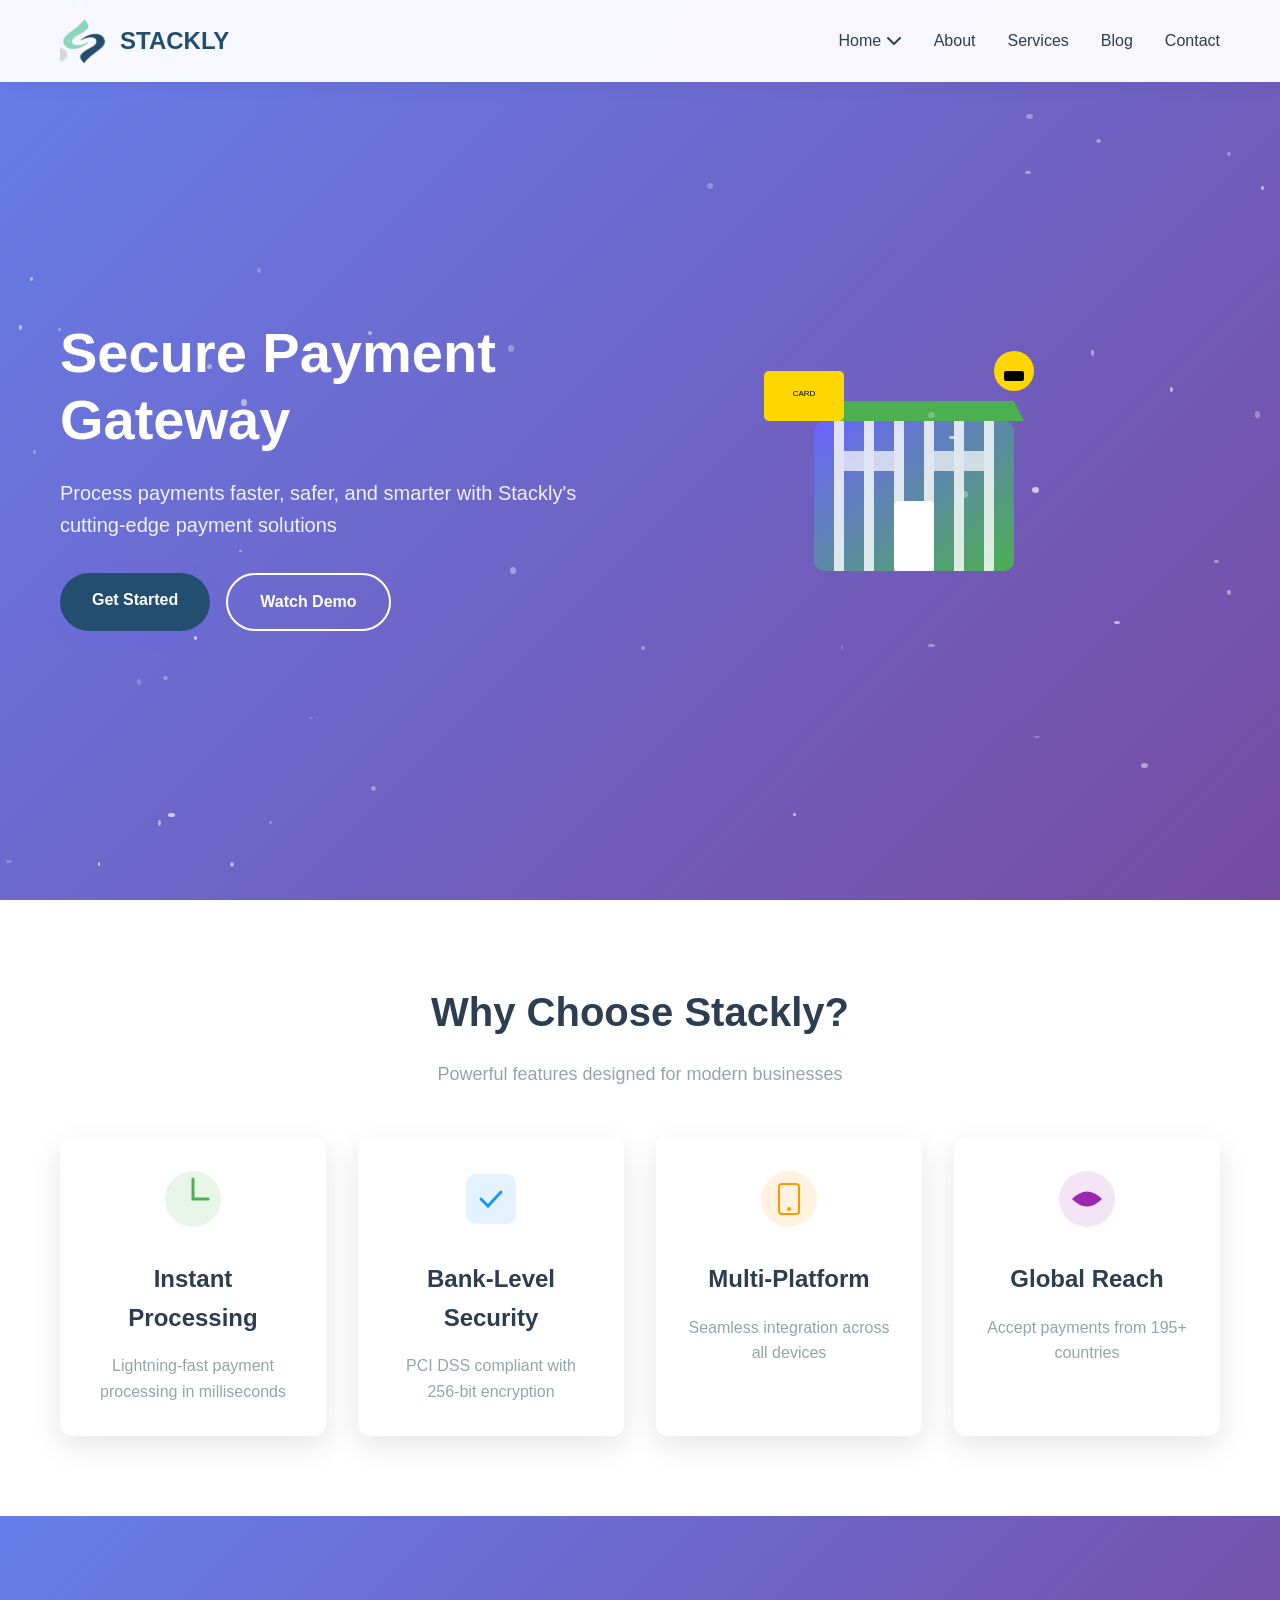
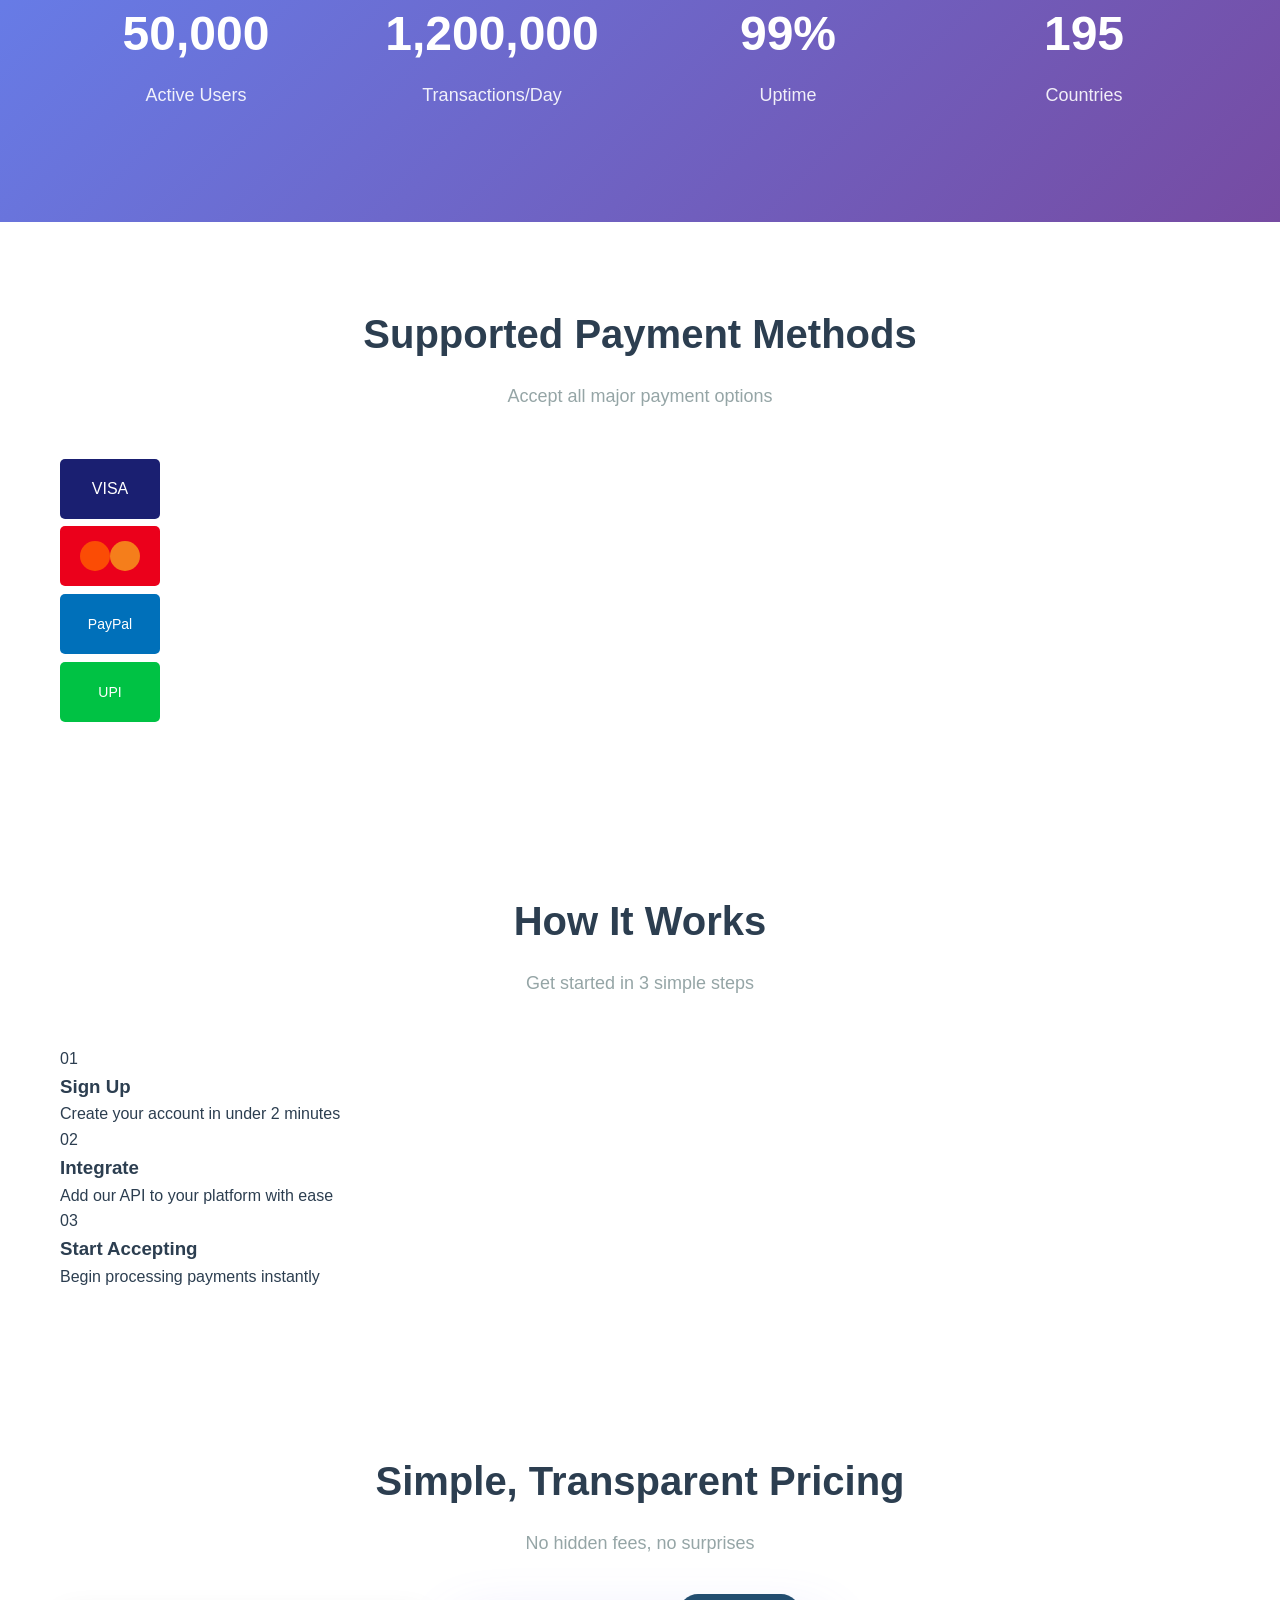
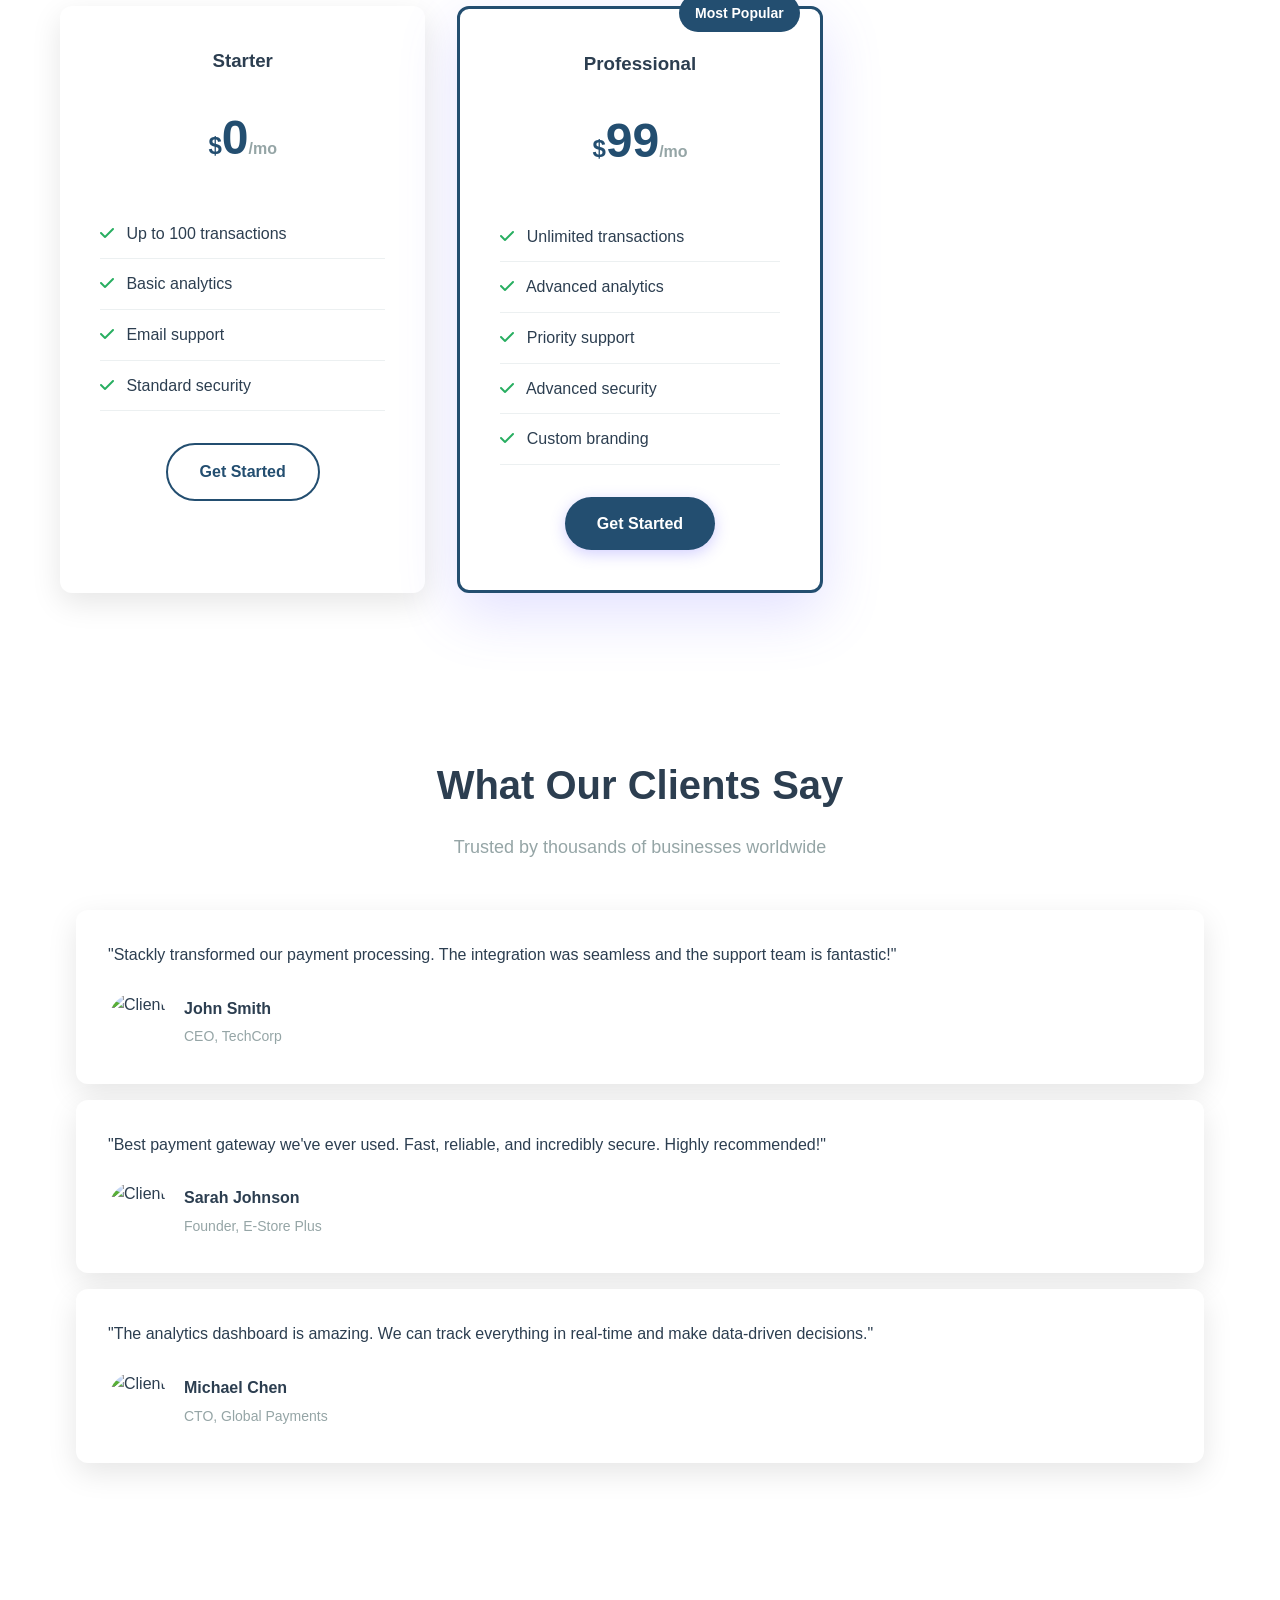
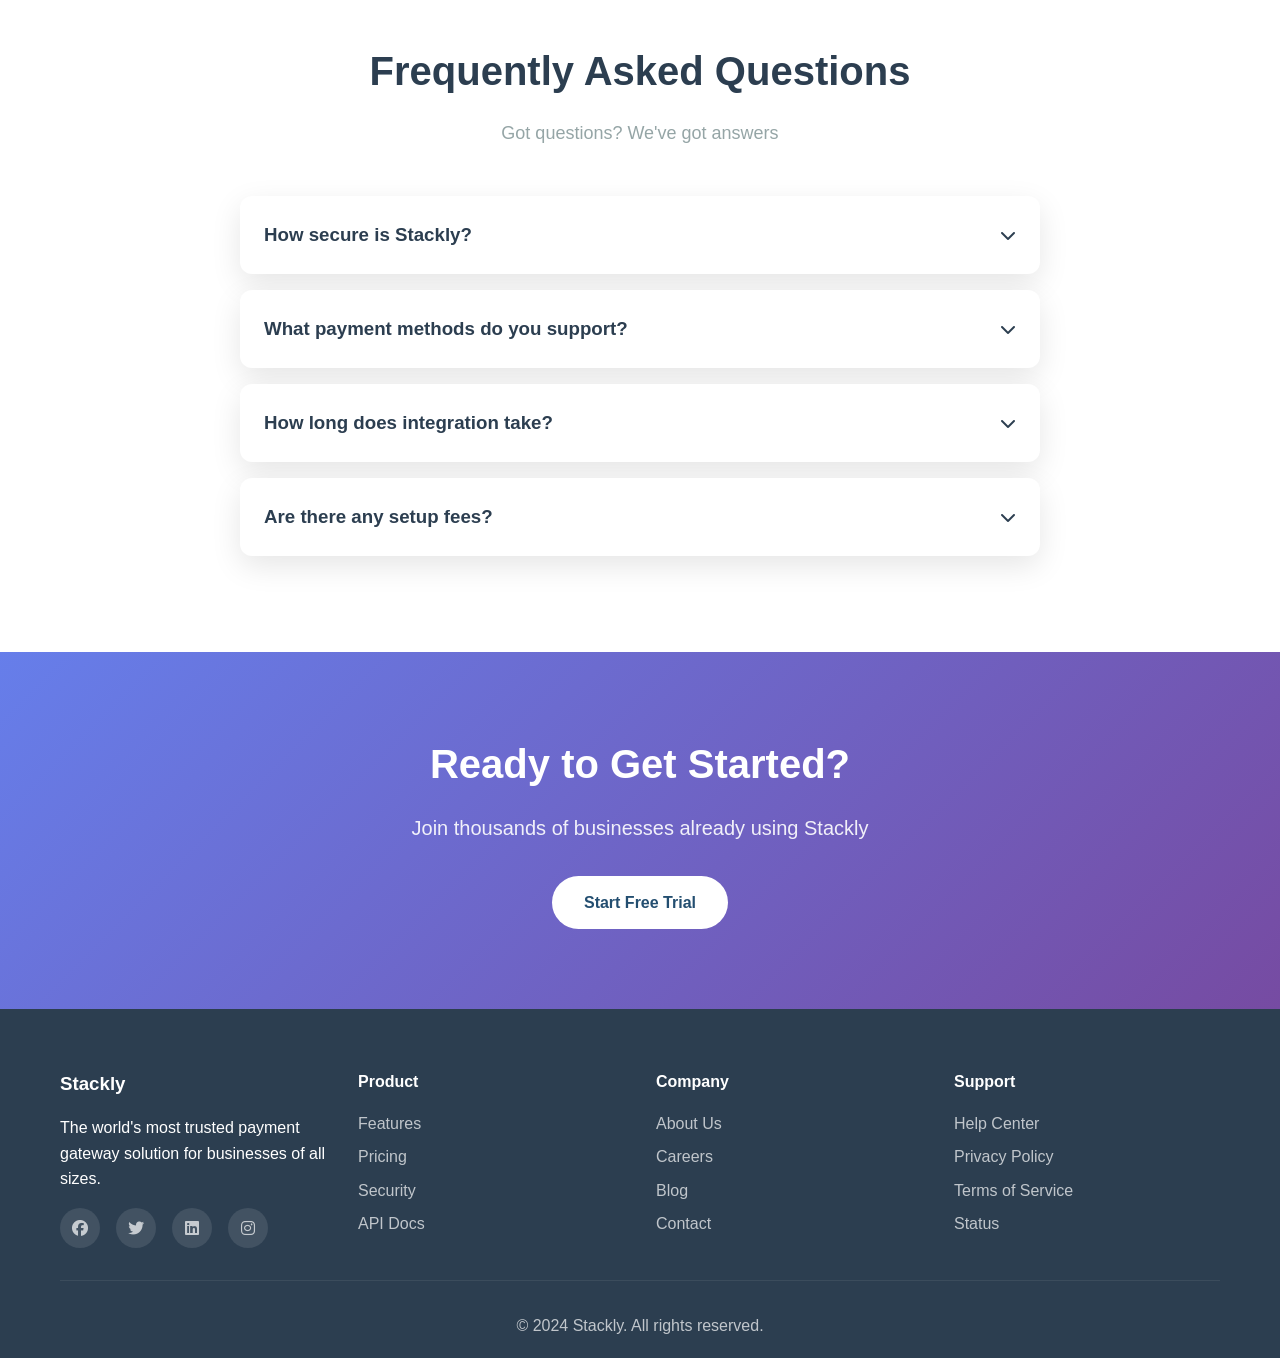
==== index.html @ dd0f03dd "initial" ====
<!DOCTYPE html>
<html lang="en">
<head>
    <meta charset="UTF-8">
    <meta name="viewport" content="width=device-width, initial-scale=1.0">
    <title>Stackly</title>
    <link rel="stylesheet" href="css/style.css">
    <link rel="stylesheet" href="https://cdnjs.cloudflare.com/ajax/libs/aos/2.3.4/aos.css">
    <link rel="stylesheet" href="https://cdnjs.cloudflare.com/ajax/libs/slick-carousel/1.8.1/slick.min.css">
    <link rel="stylesheet" href="https://cdnjs.cloudflare.com/ajax/libs/slick-carousel/1.8.1/slick-theme.min.css">
    <link rel="stylesheet" href="https://cdnjs.cloudflare.com/ajax/libs/owl-carousel/1.3.3/owl.carousel.min.css">
    <link rel="stylesheet" href="https://cdnjs.cloudflare.com/ajax/libs/magnific-popup.js/1.1.0/magnific-popup.min.css">
    <link rel="stylesheet" href="https://cdnjs.cloudflare.com/ajax/libs/font-awesome/6.4.0/css/all.min.css">
</head>
<body>
    <!-- Navigation -->
    <nav class="navbar" id="navbar">
        <div class="container">
            <div class="nav-wrapper">
                <div class="logo" data-aos="fade-right">
                    <img src="images/logo.webp" alt="Stackly Logo" class="logo-img" width="50" height="50">
                    <span class="logo-text">STACKLY</span>
                </div>
                
                <div class="hamburger" id="hamburger">
                    <span></span>
                    <span></span>
                    <span></span>
                </div>
                
                <ul class="nav-menu" id="navMenu">
                    <li class="nav-item dropdown">
                        <a href="#" class="nav-link">Home <i class="fas fa-chevron-down"></i></a>
                        <ul class="dropdown-menu">
                            <li><a href="home2.html">Home 2</a></li>
                        </ul>
                    </li>
                    <li class="nav-item"><a href="about.html" class="nav-link">About</a></li>
                    <li class="nav-item"><a href="services.html" class="nav-link">Services</a></li>
                    <li class="nav-item"><a href="blog.html" class="nav-link">Blog</a></li>
                    <li class="nav-item"><a href="contact.html" class="nav-link">Contact</a></li>
                </ul>
            </div>
        </div>
    </nav>

    <!-- Hero Section -->
    <section class="hero" id="hero">
        <div class="container">
            <div class="hero-content">
                <div class="hero-text" data-aos="fade-up">
                    <h1 class="hero-title">
                        <span class="text-wrapper">
                            <span class="letters">Secure Payment Gateway</span>
                        </span>
                    </h1>
                    <p class="hero-subtitle" data-aos="fade-up" data-aos-delay="200">
                        Process payments faster, safer, and smarter with Stackly's cutting-edge payment solutions
                    </p>
                    <div class="hero-buttons" data-aos="fade-up" data-aos-delay="400">
                        <a href="#features" class="btn btn-primary pulse-btn">Get Started</a>
                        <a href="#demo" class="btn btn-secondary">Watch Demo</a>
                    </div>
                </div>
                <div class="hero-image" data-aos="fade-left" data-aos-delay="300">
                    <svg viewBox="0 0 500 500" class="hero-svg">
                        <defs>
                            <linearGradient id="grad1" x1="0%" y1="0%" x2="100%" y2="100%">
                                <stop offset="0%" style="stop-color:#6C63FF;stop-opacity:1" />
                                <stop offset="100%" style="stop-color:#4CAF50;stop-opacity:1" />
                            </linearGradient>
                        </defs>
                        <!-- Bank Building -->
                        <rect x="150" y="200" width="200" height="150" fill="url(#grad1)" rx="10" class="card-float"/>
                        <!-- Pillars -->
                        <rect x="170" y="200" width="10" height="150" fill="#fff" opacity="0.8"/>
                        <rect x="200" y="200" width="10" height="150" fill="#fff" opacity="0.8"/>
                        <rect x="230" y="200" width="10" height="150" fill="#fff" opacity="0.8"/>
                        <rect x="260" y="200" width="10" height="150" fill="#fff" opacity="0.8"/>
                        <rect x="290" y="200" width="10" height="150" fill="#fff" opacity="0.8"/>
                        <rect x="320" y="200" width="10" height="150" fill="#fff" opacity="0.8"/>
                        <!-- Roof -->
                        <polygon points="140,200 360,200 350,180 150,180" fill="#4CAF50"/>
                        <!-- Door -->
                        <rect x="230" y="280" width="40" height="70" fill="#fff" rx="5"/>
                        <!-- Windows -->
                        <rect x="180" y="230" width="20" height="20" fill="#fff" opacity="0.7"/>
                        <rect x="210" y="230" width="20" height="20" fill="#fff" opacity="0.7"/>
                        <rect x="270" y="230" width="20" height="20" fill="#fff" opacity="0.7"/>
                        <rect x="300" y="230" width="20" height="20" fill="#fff" opacity="0.7"/>
                        <!-- Credit Card -->
                        <rect x="100" y="150" width="80" height="50" rx="5" fill="#FFD700" class="coin-spin"/>
                        <text x="140" y="175" text-anchor="middle" fill="#000" font-size="8">CARD</text>
                        <!-- Lock -->
                        <circle cx="350" cy="150" r="20" fill="#FFD700" class="coin-spin" style="animation-delay: 0.5s"/>
                        <rect x="340" y="150" width="20" height="10" fill="#000" rx="2"/>
                    </svg>
                </div>
            </div>
        </div>
        <div class="hero-particles" id="particles"></div>
    </section>

    <!-- Features Section -->
    <section class="features" id="features">
        <div class="container">
            <div class="section-header" data-aos="fade-up">
                <h2 class="section-title">Why Choose Stackly?</h2>
                <p class="section-subtitle">Powerful features designed for modern businesses</p>
            </div>
            <div class="features-grid">
                <div class="feature-card" data-aos="flip-left" data-aos-delay="100">
                    <div class="feature-icon">
                        <svg width="60" height="60" viewBox="0 0 60 60">
                            <circle cx="30" cy="30" r="28" fill="#E8F5E9"/>
                            <path d="M30 10 L30 30 L45 30" stroke="#4CAF50" stroke-width="3" fill="none" stroke-linecap="round"/>
                        </svg>
                    </div>
                    <h3>Instant Processing</h3>
                    <p>Lightning-fast payment processing in milliseconds</p>
                </div>
                <div class="feature-card" data-aos="flip-left" data-aos-delay="200">
                    <div class="feature-icon">
                        <svg width="60" height="60" viewBox="0 0 60 60">
                            <rect x="5" y="5" width="50" height="50" rx="10" fill="#E3F2FD"/>
                            <path d="M20 30 L27 37 L40 23" stroke="#2196F3" stroke-width="3" fill="none" stroke-linecap="round"/>
                        </svg>
                    </div>
                    <h3>Bank-Level Security</h3>
                    <p>PCI DSS compliant with 256-bit encryption</p>
                </div>
                <div class="feature-card" data-aos="flip-left" data-aos-delay="300">
                    <div class="feature-icon">
                        <svg width="60" height="60" viewBox="0 0 60 60">
                            <circle cx="30" cy="30" r="28" fill="#FFF3E0"/>
                            <rect x="20" y="15" width="20" height="30" rx="3" fill="none" stroke="#FF9800" stroke-width="2"/>
                            <circle cx="30" cy="40" r="2" fill="#FF9800"/>
                        </svg>
                    </div>
                    <h3>Multi-Platform</h3>
                    <p>Seamless integration across all devices</p>
                </div>
                <div class="feature-card" data-aos="flip-left" data-aos-delay="400">
                    <div class="feature-icon">
                        <svg width="60" height="60" viewBox="0 0 60 60">
                            <circle cx="30" cy="30" r="28" fill="#F3E5F5"/>
                            <path d="M15 30 Q30 15 45 30 Q30 45 15 30" fill="#9C27B0"/>
                        </svg>
                    </div>
                    <h3>Global Reach</h3>
                    <p>Accept payments from 195+ countries</p>
                </div>
            </div>
        </div>
    </section>

    <!-- Stats Section -->
    <section class="stats" id="stats">
        <div class="container">
            <div class="stats-grid">
                <div class="stat-item" data-aos="zoom-in" data-aos-delay="100">
                    <div class="stat-number counter" data-target="50000">0</div>
                    <div class="stat-label">Active Users</div>
                </div>
                <div class="stat-item" data-aos="zoom-in" data-aos-delay="200">
                    <div class="stat-number counter" data-target="1200000">0</div>
                    <div class="stat-label">Transactions/Day</div>
                </div>
                <div class="stat-item" data-aos="zoom-in" data-aos-delay="300">
                    <div class="stat-number"><span class="counter" data-target="99">0</span>%</div>
                    <div class="stat-label">Uptime</div>
                </div>
                <div class="stat-item" data-aos="zoom-in" data-aos-delay="400">
                    <div class="stat-number counter" data-target="195">0</div>
                    <div class="stat-label">Countries</div>
                </div>
            </div>
        </div>
    </section>

    <!-- Payment Methods Section -->
    <section class="payment-methods" id="payment-methods">
        <div class="container">
            <div class="section-header" data-aos="fade-up">
                <h2 class="section-title">Supported Payment Methods</h2>
                <p class="section-subtitle">Accept all major payment options</p>
            </div>
            <div class="payment-slider">
                <div class="payment-item" data-aos="fade-up" data-aos-delay="100">
                    <svg width="100" height="60" viewBox="0 0 100 60">
                        <rect width="100" height="60" rx="5" fill="#1A1F71"/>
                        <text x="50" y="35" font-size="16" fill="white" text-anchor="middle">VISA</text>
                    </svg>
                </div>
                <div class="payment-item" data-aos="fade-up" data-aos-delay="200">
                    <svg width="100" height="60" viewBox="0 0 100 60">
                        <rect width="100" height="60" rx="5" fill="#EB001B"/>
                        <circle cx="35" cy="30" r="15" fill="#FF5F00" opacity="0.8"/>
                        <circle cx="65" cy="30" r="15" fill="#F79E1B" opacity="0.8"/>
                    </svg>
                </div>
                <div class="payment-item" data-aos="fade-up" data-aos-delay="300">
                    <svg width="100" height="60" viewBox="0 0 100 60">
                        <rect width="100" height="60" rx="5" fill="#0070BA"/>
                        <text x="50" y="35" font-size="14" fill="white" text-anchor="middle">PayPal</text>
                    </svg>
                </div>
                <div class="payment-item" data-aos="fade-up" data-aos-delay="400">
                    <svg width="100" height="60" viewBox="0 0 100 60">
                        <rect width="100" height="60" rx="5" fill="#00C244"/>
                        <text x="50" y="35" font-size="14" fill="white" text-anchor="middle">UPI</text>
                    </svg>
                </div>
            </div>
        </div>
    </section>

    <!-- How It Works Section -->
    <section class="how-it-works" id="how-it-works">
        <div class="container">
            <div class="section-header" data-aos="fade-up">
                <h2 class="section-title">How It Works</h2>
                <p class="section-subtitle">Get started in 3 simple steps</p>
            </div>
            <div class="steps-container">
                <div class="step" data-aos="fade-right" data-aos-delay="100">
                    <div class="step-number">01</div>
                    <div class="step-content">
                        <h3>Sign Up</h3>
                        <p>Create your account in under 2 minutes</p>
                    </div>
                </div>
                <div class="step-line" data-aos="fade-right" data-aos-delay="200"></div>
                <div class="step" data-aos="fade-right" data-aos-delay="300">
                    <div class="step-number">02</div>
                    <div class="step-content">
                        <h3>Integrate</h3>
                        <p>Add our API to your platform with ease</p>
                    </div>
                </div>
                <div class="step-line" data-aos="fade-right" data-aos-delay="400"></div>
                <div class="step" data-aos="fade-right" data-aos-delay="500">
                    <div class="step-number">03</div>
                    <div class="step-content">
                        <h3>Start Accepting</h3>
                        <p>Begin processing payments instantly</p>
                    </div>
                </div>
            </div>
        </div>
    </section>

    <!-- Pricing Section -->
    <section class="pricing" id="pricing">
        <div class="container">
            <div class="section-header" data-aos="fade-up">
                <h2 class="section-title">Simple, Transparent Pricing</h2>
                <p class="section-subtitle">No hidden fees, no surprises</p>
            </div>
            <div class="pricing-grid">
                <div class="pricing-card" data-aos="fade-up" data-aos-delay="100">
                    <div class="pricing-header">
                        <h3>Starter</h3>
                        <div class="price"><span class="currency">$</span>0<span class="period">/mo</span></div>
                    </div>
                    <ul class="pricing-features">
                        <li><i class="fas fa-check"></i> Up to 100 transactions</li>
                        <li><i class="fas fa-check"></i> Basic analytics</li>
                        <li><i class="fas fa-check"></i> Email support</li>
                        <li><i class="fas fa-check"></i> Standard security</li>
                    </ul>
                    <a href="404.html" class="btn btn-outline">Get Started</a>
                </div>
                <div class="pricing-card featured" data-aos="fade-up" data-aos-delay="200">
                    <div class="popular-badge">Most Popular</div>
                    <div class="pricing-header">
                        <h3>Professional</h3>
                        <div class="price"><span class="currency">$</span>99<span class="period">/mo</span></div>
                    </div>
                    <ul class="pricing-features">
                        <li><i class="fas fa-check"></i> Unlimited transactions</li>
                        <li><i class="fas fa-check"></i> Advanced analytics</li>
                        <li><i class="fas fa-check"></i> Priority support</li>
                        <li><i class="fas fa-check"></i> Advanced security</li>
                        <li><i class="fas fa-check"></i> Custom branding</li>
                    </ul>
                    <a href="404.html" class="btn btn-primary">Get Started</a>
                </div>
                <div class="pricing-card" data-aos="fade-up" data-aos-delay="300">
                    <div class="pricing-header">
                        <h3>Enterprise</h3>
                        <div class="price">Custom</div>
                    </div>
                    <ul class="pricing-features">
                        <li><i class="fas fa-check"></i> Everything in Pro</li>
                        <li><i class="fas fa-check"></i> Dedicated account manager</li>
                        <li><i class="fas fa-check"></i> 24/7 phone support</li>
                        <li><i class="fas fa-check"></i> Custom integrations</li>
                        <li><i class="fas fa-check"></i> SLA guarantee</li>
                    </ul>
                    <a href="404.html" class="btn btn-outline">Contact Sales</a>
                </div>
            </div>
        </div>
    </section>

    <!-- Testimonials Section -->
    <section class="testimonials" id="testimonials">
        <div class="container">
            <div class="section-header" data-aos="fade-up">
                <h2 class="section-title">What Our Clients Say</h2>
                <p class="section-subtitle">Trusted by thousands of businesses worldwide</p>
            </div>
            <div class="testimonials-slider" id="testimonialsSlider">
                <div class="testimonial-card" data-aos="fade-up">
                    <div class="testimonial-content">
                        <p>"Stackly transformed our payment processing. The integration was seamless and the support team is fantastic!"</p>
                    </div>
                    <div class="testimonial-author">
                        <img src="https://i.pravatar.cc/100?img=1" alt="Client">
                        <div>
                            <h4>John Smith</h4>
                            <p>CEO, TechCorp</p>
                        </div>
                    </div>
                </div>
                <div class="testimonial-card" data-aos="fade-up">
                    <div class="testimonial-content">
                        <p>"Best payment gateway we've ever used. Fast, reliable, and incredibly secure. Highly recommended!"</p>
                    </div>
                    <div class="testimonial-author">
                        <img src="https://i.pravatar.cc/100?img=5" alt="Client">
                        <div>
                            <h4>Sarah Johnson</h4>
                            <p>Founder, E-Store Plus</p>
                        </div>
                    </div>
                </div>
                <div class="testimonial-card" data-aos="fade-up">
                    <div class="testimonial-content">
                        <p>"The analytics dashboard is amazing. We can track everything in real-time and make data-driven decisions."</p>
                    </div>
                    <div class="testimonial-author">
                        <img src="https://i.pravatar.cc/100?img=8" alt="Client">
                        <div>
                            <h4>Michael Chen</h4>
                            <p>CTO, Global Payments</p>
                        </div>
                    </div>
                </div>
            </div>
        </div>
    </section>

    <!-- FAQ Section -->
    <section class="faq" id="faq">
        <div class="container">
            <div class="section-header" data-aos="fade-up">
                <h2 class="section-title">Frequently Asked Questions</h2>
                <p class="section-subtitle">Got questions? We've got answers</p>
            </div>
            <div class="faq-container">
                <div class="faq-item" data-aos="fade-up" data-aos-delay="100">
                    <div class="faq-question">
                        <h3>How secure is Stackly?</h3>
                        <i class="fas fa-chevron-down"></i>
                    </div>
                    <div class="faq-answer">
                        <p>Stackly uses bank-level security with 256-bit encryption and is fully PCI DSS compliant. All transactions are monitored 24/7 for fraud prevention.</p>
                    </div>
                </div>
                <div class="faq-item" data-aos="fade-up" data-aos-delay="200">
                    <div class="faq-question">
                        <h3>What payment methods do you support?</h3>
                        <i class="fas fa-chevron-down"></i>
                    </div>
                    <div class="faq-answer">
                        <p>We support all major credit cards (Visa, MasterCard, Amex), PayPal, UPI, net banking, and digital wallets.</p>
                    </div>
                </div>
                <div class="faq-item" data-aos="fade-up" data-aos-delay="300">
                    <div class="faq-question">
                        <h3>How long does integration take?</h3>
                        <i class="fas fa-chevron-down"></i>
                    </div>
                    <div class="faq-answer">
                        <p>Most integrations can be completed in under an hour with our comprehensive documentation and SDK support.</p>
                    </div>
                </div>
                <div class="faq-item" data-aos="fade-up" data-aos-delay="400">
                    <div class="faq-question">
                        <h3>Are there any setup fees?</h3>
                        <i class="fas fa-chevron-down"></i>
                    </div>
                    <div class="faq-answer">
                        <p>No! We have no setup fees, no monthly minimums, and no hidden charges. You only pay for successful transactions.</p>
                    </div>
                </div>
            </div>
        </div>
    </section>

    <!-- CTA Section -->
    <section class="cta" id="cta">
        <div class="container">
            <div class="cta-content" data-aos="zoom-in">
                <h2>Ready to Get Started?</h2>
                <p>Join thousands of businesses already using Stackly</p>
                <a href="404.html" class="btn btn-light btn-large">Start Free Trial</a>
            </div>
        </div>
    </section>

    <!-- Footer -->
    <footer class="footer">
        <div class="container">
            <div class="footer-content">
                <div class="footer-col" data-aos="fade-up" data-aos-delay="100">
                    <h3>Stackly</h3>
                    <p>The world's most trusted payment gateway solution for businesses of all sizes.</p>
                    <div class="social-links">
                        <a href="404.html"><i class="fab fa-facebook"></i></a>
                        <a href="404.html"><i class="fab fa-twitter"></i></a>
                        <a href="404.html"><i class="fab fa-linkedin"></i></a>
                        <a href="404.html"><i class="fab fa-instagram"></i></a>
                    </div>
                </div>
                <div class="footer-col" data-aos="fade-up" data-aos-delay="200">
                    <h4>Product</h4>
                    <ul>
                        <li><a href="404.html">Features</a></li>
                        <li><a href="404.html">Pricing</a></li>
                        <li><a href="404.html">Security</a></li>
                        <li><a href="404.html">API Docs</a></li>
                    </ul>
                </div>
                <div class="footer-col" data-aos="fade-up" data-aos-delay="300">
                    <h4>Company</h4>
                    <ul>
                        <li><a href="about.html">About Us</a></li>
                        <li><a href="404.html">Careers</a></li>
                        <li><a href="blog.html">Blog</a></li>
                        <li><a href="contact.html">Contact</a></li>
                    </ul>
                </div>
                <div class="footer-col" data-aos="fade-up" data-aos-delay="400">
                    <h4>Support</h4>
                    <ul>
                        <li><a href="404.html">Help Center</a></li>
                        <li><a href="404.html">Privacy Policy</a></li>
                        <li><a href="404.html">Terms of Service</a></li>
                        <li><a href="404.html">Status</a></li>
                    </ul>
                </div>
            </div>
            <div class="footer-bottom">
                <p>&copy; 2024 Stackly. All rights reserved.</p>
            </div>
        </div>
    </footer>

    <!-- Scripts -->
    <script src="https://cdnjs.cloudflare.com/ajax/libs/jquery/3.6.0/jquery.min.js"></script>
    <script src="https://cdnjs.cloudflare.com/ajax/libs/gsap/3.12.2/gsap.min.js"></script>
    <script src="https://cdnjs.cloudflare.com/ajax/libs/aos/2.3.4/aos.js"></script>
    <script src="https://cdnjs.cloudflare.com/ajax/libs/slick-carousel/1.8.1/slick.min.js"></script>
    <script src="https://cdnjs.cloudflare.com/ajax/libs/magnific-popup.js/1.1.0/jquery.magnific-popup.min.js"></script>
    <script src="https://cdnjs.cloudflare.com/ajax/libs/jquery.appear/0.4.1/jquery.appear.min.js"></script>
    <script src="https://cdnjs.cloudflare.com/ajax/libs/circletype/2.3.0/circletype.min.js"></script>
    <script src="js/main.js"></script>
</body>
</html>
---- css/style.css ----
/* ========================================
   STACKLY PAYMENT GATEWAY - MASTER STYLES
   Responsive from 320px with Advanced Animations
   ======================================== */

/* CSS Variables */

html, body{
max-width:100%;
overflow-x:hidden;
}

:root {
    --primary-color: #234E70;
    --secondary-color: #4CAF50;
    --accent-color: #FF6B6B;
    --dark-color: #2C3E50;
    --light-color: #ECF0F1;
    --white: #FFFFFF;
    --gray: #95A5A6;
    --success: #27AE60;
    --warning: #F39C12;
    --danger: #E74C3C;
    --info: #3498DB;
    --shadow: 0 10px 30px rgba(0, 0, 0, 0.1);
    --shadow-lg: 0 20px 60px rgba(0, 0, 0, 0.15);
    --transition: all 0.3s cubic-bezier(0.4, 0, 0.2, 1);
    --border-radius: 12px;
}

/* Reset & Base Styles */
* {
    margin: 0;
    padding: 0;
    box-sizing: border-box;
}

html {
    scroll-behavior: smooth;
    font-size: 16px;
}

body {
    font-family: 'Segoe UI', Tahoma, Geneva, Verdana, sans-serif;
    line-height: 1.6;
    color: var(--dark-color);
    background: var(--white);
    overflow-x: hidden;
}

/* Container */
.container {
    width: 100%;
    max-width: 1200px;
    margin: 0 auto;
    padding: 0 20px;
}

/* ========================================
   NAVIGATION
   ======================================== */
.navbar {
    position: fixed;
    top: 0;
    left: 0;
    right: 0;
    background: rgba(255, 255, 255, 0.95);
    backdrop-filter: blur(10px);
    box-shadow: 0 2px 20px rgba(0, 0, 0, 0.05);
    z-index: 1000;
    transition: var(--transition);
}

.navbar.scrolled {
    box-shadow: 0 4px 30px rgba(0, 0, 0, 0.1);
}

.nav-wrapper {
    display: flex;
    justify-content: space-between;
    align-items: center;
    padding: 1rem 0;
}

.logo {
    display: flex;
    align-items: center;
    gap: 10px;
    font-size: 1.5rem;
    font-weight: 700;
    color: var(--primary-color);
    text-decoration: none;
}

.logo-svg {
    animation: rotateLogo 20s linear infinite;
}

.nav-menu {
    display: flex;
    list-style: none;
    gap: 2rem;
    align-items: center;
}

.nav-link {
    color: var(--dark-color);
    text-decoration: none;
    font-weight: 500;
    transition: var(--transition);
    position: relative;
    padding: 0.5rem 0;
}

.nav-link::after {
    content: '';
    position: absolute;
    bottom: 0;
    left: 0;
    width: 0;
    height: 2px;
    background: var(--primary-color);
    transition: var(--transition);
}

.nav-link:hover::after,
.nav-item.active .nav-link::after {
    width: 100%;
}

.dropdown {
    position: relative;
}

.dropdown-menu {
    position: absolute;
    top: 100%;
    left: 0;
    background: white;
    box-shadow: var(--shadow);
    border-radius: var(--border-radius);
    opacity: 0;
    visibility: hidden;
    transform: translateY(-10px);
    transition: var(--transition);
    list-style: none;
    min-width: 200px;
    padding: 0.5rem 0;
}

.dropdown:hover .dropdown-menu {
    opacity: 1;
    visibility: visible;
    transform: translateY(0);
}

.dropdown-menu li {
    padding: 0;
}

.dropdown-menu a {
    display: block;
    padding: 0.75rem 1.5rem;
    color: var(--dark-color);
    text-decoration: none;
    transition: var(--transition);
}

.dropdown-menu a:hover {
    background: var(--light-color);
    color: var(--primary-color);
}

.hamburger {
    display: none;
    flex-direction: column;
    gap: 5px;
    cursor: pointer;
    padding: 5px;
}

.hamburger span {
    width: 25px;
    height: 3px;
    background: var(--dark-color);
    transition: var(--transition);
    border-radius: 3px;
}

.btn-login {
    background: var(--primary-color);
    color: white !important;
    padding: 0.5rem 1.5rem !important;
    border-radius: 25px;
}

/* ========================================
   HERO SECTIONS
   ======================================== */
.hero {
    min-height: 100vh;
    display: flex;
    align-items: center;
    padding: 100px 0 50px;
    position: relative;
    overflow: hidden;
    background: linear-gradient(135deg, #667eea 0%, #764ba2 100%);
}

.hero-content {
    display: grid;
    grid-template-columns: 1fr 1fr;
    gap: 3rem;
    align-items: center;
}

.hero-title {
    font-size: 3.5rem;
    font-weight: 800;
    margin-bottom: 1.5rem;
    color: white;
    line-height: 1.2;
}

.hero-subtitle {
    font-size: 1.25rem;
    color: rgba(255, 255, 255, 0.9);
    margin-bottom: 2rem;
}

.hero-buttons {
    display: flex;
    gap: 1rem;
    flex-wrap: wrap;
}

.hero-svg {
    width: 100%;
    max-width: 500px;
}

/* ========================================
   BUTTONS
   ======================================== */
.btn {
    display: inline-block;
    padding: 0.875rem 2rem;
    font-size: 1rem;
    font-weight: 600;
    text-decoration: none;
    border-radius: 50px;
    transition: var(--transition);
    border: none;
    cursor: pointer;
    text-align: center;
}

.btn-primary {
    background: var(--primary-color);
    color: white;
    box-shadow: 0 4px 15px rgba(108, 99, 255, 0.3);
}

.btn-primary:hover {
    background: #5b52d6;
    transform: translateY(-2px);
    box-shadow: 0 6px 20px rgba(108, 99, 255, 0.4);
}

.btn-secondary {
    background: transparent;
    color: white;
    border: 2px solid white;
}

.btn-secondary:hover {
    background: white;
    color: var(--primary-color);
}

.btn-outline {
    background: transparent;
    color: var(--primary-color);
    border: 2px solid var(--primary-color);
}

.btn-outline:hover {
    background: var(--primary-color);
    color: white;
}

.btn-light {
    background: white;
    color: var(--primary-color);
}

.btn-lg {
    padding: 1.125rem 2.5rem;
    font-size: 1.125rem;
}

.pulse-btn {
    animation: pulse 2s infinite;
}

/* ========================================
   SECTIONS
   ======================================== */
section {
    padding: 80px 0;
}

.section-header {
    text-align: center;
    margin-bottom: 3rem;
}

.section-label {
    display: inline-block;
    padding: 0.5rem 1.5rem;
    background: rgba(108, 99, 255, 0.1);
    color: var(--primary-color);
    border-radius: 50px;
    font-weight: 600;
    margin-bottom: 1rem;
}

.section-title {
    font-size: 2.5rem;
    font-weight: 700;
    margin-bottom: 1rem;
    color: var(--dark-color);
}

.section-subtitle,
.section-description {
    font-size: 1.125rem;
    color: var(--gray);
    max-width: 600px;
    margin: 0 auto;
}

/* ========================================
   FEATURES
   ======================================== */
.features-grid,
.features-grid-layout {
    display: grid;
    grid-template-columns: repeat(auto-fit, minmax(250px, 1fr));
    gap: 2rem;
}

.feature-card,
.feature-box {
    background: white;
    padding: 2rem;
    border-radius: var(--border-radius);
    box-shadow: var(--shadow);
    transition: var(--transition);
    text-align: center;
}

.feature-card:hover,
.feature-box:hover {
    transform: translateY(-10px);
    box-shadow: var(--shadow-lg);
}

.feature-icon,
.feature-icon-wrapper {
    margin-bottom: 1.5rem;
}

.feature-card h3,
.feature-box h3 {
    font-size: 1.5rem;
    margin-bottom: 1rem;
    color: var(--dark-color);
}

.feature-card p,
.feature-box p {
    color: var(--gray);
}

/* ========================================
   STATS SECTION
   ======================================== */
.stats {
    background: linear-gradient(135deg, #667eea 0%, #764ba2 100%);
    color: white;
}

.stats-grid {
    display: grid;
    grid-template-columns: repeat(auto-fit, minmax(200px, 1fr));
    gap: 2rem;
}

.stat-item {
    text-align: center;
}

.stat-number {
    font-size: 3rem;
    font-weight: 700;
    display: block;
    margin-bottom: 0.5rem;
}

.stat-label {
    font-size: 1.125rem;
    opacity: 0.9;
}

/* ========================================
   PRICING
   ======================================== */
.pricing-grid,
.pricing-cards,
.pricing-wrapper {
    display: grid;
    grid-template-columns: repeat(auto-fit, minmax(280px, 1fr));
    gap: 2rem;
}

.pricing-card,
.price-card,
.plan-card {
    background: white;
    padding: 2.5rem;
    border-radius: var(--border-radius);
    box-shadow: var(--shadow);
    transition: var(--transition);
    position: relative;
    text-align: center;
}

.pricing-card.featured,
.price-card.featured,
.plan-card.featured {
    transform: scale(1.05);
    border: 3px solid var(--primary-color);
    box-shadow: 0 20px 60px rgba(108, 99, 255, 0.2);
}

.popular-badge,
.popular-tag,
.best-value {
    position: absolute;
    top: -15px;
    right: 20px;
    background: var(--primary-color);
    color: white;
    padding: 0.5rem 1rem;
    border-radius: 50px;
    font-size: 0.875rem;
    font-weight: 600;
}

.price,
.price-amount,
.plan-price {
    font-size: 3rem;
    font-weight: 700;
    color: var(--primary-color);
    margin: 1.5rem 0;
}

.currency,
.dollar {
    font-size: 1.5rem;
}

.period,
.duration {
    font-size: 1rem;
    color: var(--gray);
}

.pricing-features,
.price-features,
.plan-features {
    list-style: none;
    margin: 2rem 0;
    text-align: left;
}

.pricing-features li,
.price-features li,
.plan-features li {
    padding: 0.75rem 0;
    border-bottom: 1px solid var(--light-color);
}

.pricing-features i,
.price-features i,
.plan-features i {
    color: var(--success);
    margin-right: 0.5rem;
}

/* ========================================
   TESTIMONIALS
   ======================================== */
.testimonial-card,
.testimonial-item {
    background: white;
    padding: 2rem;
    border-radius: var(--border-radius);
    box-shadow: var(--shadow);
    margin: 1rem;
}

.testimonial-content,
.testimonial-text {
    margin-bottom: 1.5rem;
}

.testimonial-content i,
.testimonial-text i {
    font-size: 2rem;
    color: var(--primary-color);
    opacity: 0.3;
}

.testimonial-author,
.testimonial-author-info {
    display: flex;
    align-items: center;
    gap: 1rem;
}

.testimonial-author img,
.testimonial-author-info img {
    width: 60px;
    height: 60px;
    border-radius: 50%;
}

.testimonial-author h4,
.testimonial-author-info h4 {
    margin-bottom: 0.25rem;
}

.testimonial-author p,
.testimonial-author-info p {
    color: var(--gray);
    font-size: 0.875rem;
}

.testimonials-grid {
    display: grid;
    grid-template-columns: repeat(auto-fit, minmax(300px, 1fr));
    gap: 2rem;
}

/* ========================================
   FAQ
   ======================================== */
.faq-container,
.faq-wrapper {
    max-width: 800px;
    margin: 0 auto;
}

.faq-item,
.faq-block {
    background: white;
    padding: 1.5rem;
    border-radius: var(--border-radius);
    box-shadow: var(--shadow);
    margin-bottom: 1rem;
    cursor: pointer;
    transition: var(--transition);
}

.faq-question,
.faq-question-header {
    display: flex;
    justify-content: space-between;
    align-items: center;
    font-weight: 600;
}

.faq-question i,
.faq-question-header i {
    transition: var(--transition);
}

.faq-item.active .faq-question i,
.faq-block.active .faq-question-header i {
    transform: rotate(180deg);
}

.faq-answer,
.faq-answer-content {
    max-height: 0;
    overflow: hidden;
    transition: var(--transition);
    padding-top: 0;
}

.faq-item.active .faq-answer,
.faq-block.active .faq-answer-content {
    max-height: 500px;
    padding-top: 1rem;
}

/* ========================================
   CTA SECTION
   ======================================== */
.cta,
.cta-banner {
    background: linear-gradient(135deg, #667eea 0%, #764ba2 100%);
    color: white;
    text-align: center;
}

.cta-content h2 {
    font-size: 2.5rem;
    margin-bottom: 1rem;
}

.cta-content p {
    font-size: 1.25rem;
    margin-bottom: 2rem;
    opacity: 0.9;
}

/* ========================================
   FOOTER
   ======================================== */
.footer {
    background: var(--dark-color);
    color: white;
    padding: 60px 0 20px;
}

.footer-content {
    display: grid;
    grid-template-columns: repeat(auto-fit, minmax(250px, 1fr));
    gap: 2rem;
    margin-bottom: 2rem;
}

.footer-col h3,
.footer-col h4 {
    margin-bottom: 1rem;
}

.footer-col ul {
    list-style: none;
}

.footer-col ul li {
    margin-bottom: 0.5rem;
}

.footer-col a {
    color: rgba(255, 255, 255, 0.7);
    text-decoration: none;
    transition: var(--transition);
}

.footer-col a:hover {
    color: white;
}

.social-links {
    display: flex;
    gap: 1rem;
    margin-top: 1rem;
}

.social-links a {
    width: 40px;
    height: 40px;
    display: flex;
    align-items: center;
    justify-content: center;
    background: rgba(255, 255, 255, 0.1);
    border-radius: 50%;
    transition: var(--transition);
}

.social-links a:hover {
    background: var(--primary-color);
    transform: translateY(-3px);
}

.footer-bottom {
    text-align: center;
    padding-top: 2rem;
    border-top: 1px solid rgba(255, 255, 255, 0.1);
    opacity: 0.7;
}

/* ========================================
   PAGE HERO
   ======================================== */
.page-hero {
    background: linear-gradient(135deg, #667eea 0%, #764ba2 100%);
    color: white;
    text-align: center;
    padding: 120px 20px 80px;
}

.page-hero h1 {
    font-size: 3rem;
    margin-bottom: 1rem;
}

/* ========================================
   BLOG
   ======================================== */
.blog-grid {
    display: grid;
    grid-template-columns: repeat(auto-fill, minmax(350px, 1fr));
    gap: 2rem;
}

.blog-card {
    background: white;
    border-radius: var(--border-radius);
    overflow: hidden;
    box-shadow: var(--shadow);
    transition: var(--transition);
}

.blog-card:hover {
    transform: translateY(-10px);
    box-shadow: var(--shadow-lg);
}

.blog-image {
    position: relative;
    overflow: hidden;
    height: 250px;
}

.blog-image img {
    width: 100%;
    height: 100%;
    object-fit: cover;
    transition: var(--transition);
}

.blog-card:hover .blog-image img {
    transform: scale(1.1);
}

.blog-category {
    position: absolute;
    top: 1rem;
    left: 1rem;
    background: var(--primary-color);
    color: white;
    padding: 0.5rem 1rem;
    border-radius: 50px;
    font-size: 0.875rem;
}

.blog-content-area {
    padding: 1.5rem;
}

.blog-meta {
    display: flex;
    gap: 1rem;
    margin-bottom: 1rem;
    font-size: 0.875rem;
    color: var(--gray);
}

.blog-content-area h3 {
    margin-bottom: 0.75rem;
}

.read-more {
    color: var(--primary-color);
    text-decoration: none;
    font-weight: 600;
    display: inline-flex;
    align-items: center;
    gap: 0.5rem;
    margin-top: 1rem;
    transition: var(--transition);
}

.read-more:hover {
    gap: 1rem;
}

/* ========================================
   CONTACT
   ======================================== */
.contact-layout,
.contact-grid {
    display: grid;
    grid-template-columns: 1fr 1fr;
    gap: 3rem;
}

.contact-info-item,
.contact-item {
    display: flex;
    gap: 1rem;
    margin-bottom: 2rem;
}

.contact-icon {
    width: 50px;
    height: 50px;
    background: var(--primary-color);
    color: white;
    display: flex;
    align-items: center;
    justify-content: center;
    border-radius: 50%;
    flex-shrink: 0;
}

.contact-form,
.contact-form-main {
    background: white;
    padding: 2rem;
    border-radius: var(--border-radius);
    box-shadow: var(--shadow);
}

.form-group {
    margin-bottom: 1.5rem;
}

.form-group label {
    display: block;
    margin-bottom: 0.5rem;
    font-weight: 600;
}

.form-group input,
.form-group select,
.form-group textarea,
.form-select {
    width: 100%;
    padding: 0.875rem;
    border: 2px solid var(--light-color);
    border-radius: var(--border-radius);
    font-size: 1rem;
    transition: var(--transition);
}

.form-group input:focus,
.form-group select:focus,
.form-group textarea:focus {
    outline: none;
    border-color: var(--primary-color);
}

.btn-block {
    width: 100%;
}

.form-row {
    display: grid;
    grid-template-columns: 1fr 1fr;
    gap: 1rem;
}

/* ========================================
   LOGIN PAGE
   ======================================== */
.login-page {
    min-height: 100vh;
    display: flex;
    align-items: center;
    background: linear-gradient(135deg, #667eea 0%, #764ba2 100%);
}

.login-container {
    display: grid;
    grid-template-columns: 1fr 1fr;
    max-width: 1200px;
    margin: 0 auto;
    background: white;
    border-radius: var(--border-radius);
    overflow: hidden;
    box-shadow: var(--shadow-lg);
}

.login-left {
    background: linear-gradient(135deg, #667eea 0%, #764ba2 100%);
    color: white;
    padding: 3rem;
    display: flex;
    flex-direction: column;
    justify-content: center;
}

.login-branding {
    text-align: center;
}

.logo-large {
    margin-bottom: 2rem;
}

.logo-large h1 {
    font-size: 2.5rem;
    margin-top: 1rem;
}

.login-tagline {
    font-size: 1.25rem;
    opacity: 0.9;
    margin-bottom: 2rem;
}

.login-features {
    display: flex;
    flex-direction: column;
    gap: 1rem;
}

.login-feature {
    display: flex;
    align-items: center;
    gap: 1rem;
}

.login-right {
    padding: 3rem;
}

.login-form-container {
    max-width: 400px;
    margin: 0 auto;
}

.login-form h2 {
    margin-bottom: 0.5rem;
}

.login-subtitle {
    color: var(--gray);
    margin-bottom: 2rem;
}

.input-with-icon {
    position: relative;
}

.input-with-icon i {
    position: absolute;
    left: 1rem;
    top: 50%;
    transform: translateY(-50%);
    color: var(--gray);
}

.input-with-icon input {
    padding-left: 3rem;
}

.toggle-password {
    left: auto;
    right: 1rem;
    cursor: pointer;
}

.form-options {
    display: flex;
    justify-content: space-between;
    align-items: center;
    margin-bottom: 1.5rem;
}

.checkbox-label {
    display: flex;
    align-items: center;
    gap: 0.5rem;
    cursor: pointer;
}

.forgot-password {
    color: var(--primary-color);
    text-decoration: none;
}

.divider {
    text-align: center;
    margin: 1.5rem 0;
    position: relative;
}

.divider::before,
.divider::after {
    content: '';
    position: absolute;
    top: 50%;
    width: 45%;
    height: 1px;
    background: var(--light-color);
}

.divider::before {
    left: 0;
}

.divider::after {
    right: 0;
}

.btn-google {
    background: white;
    color: var(--dark-color);
    border: 2px solid var(--light-color);
    width: 100%;
}

.btn-google:hover {
    background: var(--light-color);
}

.signup-link {
    text-align: center;
    margin-top: 1.5rem;
}

.signup-link a {
    color: var(--primary-color);
    text-decoration: none;
    font-weight: 600;
}

.back-home {
    display: inline-flex;
    align-items: center;
    gap: 0.5rem;
    color: var(--gray);
    text-decoration: none;
    margin-bottom: 2rem;
}

/* ========================================
   DASHBOARD
   ======================================== */
.dashboard-body {
    background: #f5f7fa;
}

.dashboard-wrapper {
    display: flex;
    min-height: 100vh;
}

.dashboard-sidebar {
    width: 260px;
    background: var(--dark-color);
    color: white;
    position: fixed;
    height: 100vh;
    overflow-y: auto;
    transition: var(--transition);
}

.sidebar-header {
    padding: 1.5rem;
    border-bottom: 1px solid rgba(255, 255, 255, 0.1);
    display: flex;
    justify-content: space-between;
    align-items: center;
}

.sidebar-toggle {
    background: none;
    border: none;
    color: white;
    font-size: 1.5rem;
    cursor: pointer;
    display: none;
}

.sidebar-nav {
    padding: 1rem 0;
}

.sidebar-nav .nav-item {
    display: flex;
    align-items: center;
    gap: 1rem;
    padding: 1rem 1.5rem;
    color: rgba(255, 255, 255, 0.7);
    text-decoration: none;
    transition: var(--transition);
}

.sidebar-nav .nav-item:hover,
.sidebar-nav .nav-item.active {
    background: rgba(255, 255, 255, 0.1);
    color: white;
}

.dashboard-main {
    flex: 1;
    margin-left: 260px;
    transition: var(--transition);
}

.dashboard-header {
    background: white;
    padding: 1.5rem 2rem;
    display: flex;
    justify-content: space-between;
    align-items: center;
    box-shadow: 0 2px 10px rgba(0, 0, 0, 0.05);
}

.header-right {
    display: flex;
    align-items: center;
    gap: 1.5rem;
}

.header-search {
    position: relative;
}

.header-search input {
    padding: 0.5rem 1rem 0.5rem 2.5rem;
    border: 2px solid var(--light-color);
    border-radius: 50px;
    width: 250px;
}

.header-search i {
    position: absolute;
    left: 1rem;
    top: 50%;
    transform: translateY(-50%);
    color: var(--gray);
}

.notification-btn {
    position: relative;
    background: none;
    border: none;
    font-size: 1.25rem;
    cursor: pointer;
    color: var(--dark-color);
}

.notification-btn .badge {
    position: absolute;
    top: -5px;
    right: -5px;
    background: var(--danger);
    color: white;
    width: 18px;
    height: 18px;
    border-radius: 50%;
    font-size: 0.75rem;
    display: flex;
    align-items: center;
    justify-content: center;
}

.header-profile {
    display: flex;
    align-items: center;
    gap: 0.75rem;
}

.header-profile img {
    width: 40px;
    height: 40px;
    border-radius: 50%;
}

.dashboard-content {
    padding: 2rem;
}

.stats-grid {
    display: grid;
    grid-template-columns: repeat(auto-fit, minmax(250px, 1fr));
    gap: 1.5rem;
    margin-bottom: 2rem;
}

.stat-card {
    background: white;
    padding: 1.5rem;
    border-radius: var(--border-radius);
    box-shadow: var(--shadow);
    display: flex;
    align-items: center;
    gap: 1.5rem;
}

.stat-icon {
    width: 60px;
    height: 60px;
    border-radius: 50%;
    display: flex;
    align-items: center;
    justify-content: center;
    font-size: 1.5rem;
    flex-shrink: 0;
}

.stat-icon.blue {
    background: rgba(52, 152, 219, 0.1);
    color: var(--info);
}

.stat-icon.green {
    background: rgba(76, 175, 80, 0.1);
    color: var(--success);
}

.stat-icon.purple {
    background: rgba(108, 99, 255, 0.1);
    color: var(--primary-color);
}

.stat-icon.orange {
    background: rgba(243, 156, 18, 0.1);
    color: var(--warning);
}

.stat-icon.red {
    background: rgba(231, 76, 60, 0.1);
    color: var(--danger);
}

.stat-details h3 {
    font-size: 2rem;
    margin-bottom: 0.25rem;
}

.stat-details p {
    color: var(--gray);
    font-size: 0.875rem;
}

.stat-change {
    font-size: 0.875rem;
    font-weight: 600;
    display: inline-flex;
    align-items: center;
    gap: 0.25rem;
}

.stat-change.positive {
    color: var(--success);
}

.stat-change.negative {
    color: var(--danger);
}

.charts-row,
.activity-row {
    display: grid;
    grid-template-columns: 2fr 1fr;
    gap: 1.5rem;
    margin-bottom: 2rem;
}

.chart-card,
.table-card,
.activity-card,
.alerts-card {
    background: white;
    padding: 1.5rem;
    border-radius: var(--border-radius);
    box-shadow: var(--shadow);
}

.card-header {
    display: flex;
    justify-content: space-between;
    align-items: center;
    margin-bottom: 1.5rem;
    padding-bottom: 1rem;
    border-bottom: 1px solid var(--light-color);
}

.card-header h3 {
    font-size: 1.25rem;
}

.view-all {
    color: var(--primary-color);
    text-decoration: none;
    font-weight: 600;
}

.period-select {
    padding: 0.5rem 1rem;
    border: 2px solid var(--light-color);
    border-radius: var(--border-radius);
}

.chart-container {
    position: relative;
    height: 300px;
}

.table-responsive {
    overflow-x: auto;
}

.dashboard-table {
    width: 100%;
    border-collapse: collapse;
}

.dashboard-table thead {
    background: var(--light-color);
}

.dashboard-table th,
.dashboard-table td {
    padding: 1rem;
    text-align: left;
    border-bottom: 1px solid var(--light-color);
}

.status-badge {
    padding: 0.25rem 0.75rem;
    border-radius: 50px;
    font-size: 0.875rem;
    font-weight: 600;
}

.status-badge.success {
    background: rgba(76, 175, 80, 0.1);
    color: var(--success);
}

.status-badge.pending {
    background: rgba(243, 156, 18, 0.1);
    color: var(--warning);
}

.status-badge.failed {
    background: rgba(231, 76, 60, 0.1);
    color: var(--danger);
}

.status-badge.warning {
    background: rgba(243, 156, 18, 0.1);
    color: var(--warning);
}

.merchant-info {
    display: flex;
    align-items: center;
    gap: 0.75rem;
}

.merchant-info img {
    width: 35px;
    height: 35px;
    border-radius: 50%;
}

.btn-action {
    padding: 0.5rem 1rem;
    background: var(--primary-color);
    color: white;
    border: none;
    border-radius: var(--border-radius);
    cursor: pointer;
    transition: var(--transition);
}

.btn-action:hover {
    background: #5b52d6;
}

/* ========================================
   ERROR PAGE (404)
   ======================================== */
.error-page {
    max-height: 100vh;
    display: flex;
    align-items: center;
    justify-content: center;
    background: linear-gradient(135deg, #667eea 0%, #764ba2 100%);
}

.error-container {
    text-align: center;
    color: white;
    padding: 2rem;
    margin-top: 20px;
}

.error-number {
    font-size: 8rem;
    font-weight: 900;
    fill: white;
    opacity: 0.3;
}

.error-title {
    font-size: 2.5rem;
    margin-bottom: 1rem;
    margin-top: -8rem;

}

.error-message {
    font-size: 1.125rem;
    margin-bottom: 2rem;
    opacity: 0.9;
}

.error-actions {
    display: flex;
    gap: 1rem;
    justify-content: center;
    margin-bottom: 3rem;
}

.error-links h3 {
    margin-bottom: 1rem;
}

.quick-links {
    display: flex;
    flex-wrap: wrap;
    gap: 1rem;
    justify-content: center;
}

.quick-links a {
    background: rgba(255, 255, 255, 0.2);
    color: white;
    padding: 0.75rem 1.5rem;
    border-radius: 50px;
    text-decoration: none;
    transition: var(--transition);
}

.quick-links a:hover {
    background: rgba(255, 255, 255, 0.3);
}

.error-footer {
    margin-top: 3rem;
    opacity: 0.7;
}

.logo-small {
    display: flex;
    align-items: center;
    gap: 0.5rem;
    justify-content: center;
    margin-bottom: 0.5rem;
}

/* ========================================
   ANIMATIONS
   ======================================== */
@keyframes rotateLogo {
    from {
        transform: rotate(0deg);
    }
    to {
        transform: rotate(360deg);
    }
}

@keyframes pulse {
    0%, 100% {
        transform: scale(1);
    }
    50% {
        transform: scale(1.05);
    }
}

@keyframes fadeIn {
    from {
        opacity: 0;
        transform: translateY(20px);
    }
    to {
        opacity: 1;
        transform: translateY(0);
    }
}

@keyframes slideIn {
    from {
        opacity: 0;
        transform: translateX(-50px);
    }
    to {
        opacity: 1;
        transform: translateX(0);
    }
}

@keyframes float {
    0%, 100% {
        transform: translateY(0);
    }
    50% {
        transform: translateY(-20px);
    }
}

.card-float {
    animation: float 3s ease-in-out infinite;
}

.coin-spin {
    animation: pulse 2s ease-in-out infinite;
}

.wave-line {
    stroke-dasharray: 200;
    stroke-dashoffset: 200;
    animation: drawLine 2s ease forwards;
}

@keyframes drawLine {
    to {
        stroke-dashoffset: 0;
    }
}

.pulse-dot {
    animation: pulseDot 2s ease-in-out infinite;
}

@keyframes pulseDot {
    0%, 100% {
        r: 5;
        opacity: 1;
    }
    50% {
        r: 15;
        opacity: 0;
    }
}

.floating-circle {
    animation: floatCircle 3s ease-in-out infinite;
}

@keyframes floatCircle {
    0%, 100% {
        transform: translateY(0);
    }
    50% {
        transform: translateY(-20px);
    }
}

.rotate-circle {
    animation: rotateCircle 3s linear infinite;
    transform-origin: center;
}

@keyframes rotateCircle {
    from {
        transform: rotate(0deg);
    }
    to {
        transform: rotate(360deg);
    }
}

.pulse-circle {
    animation: pulseCircle 2s ease-in-out infinite;
}

@keyframes pulseCircle {
    0%, 100% {
        r: 80;
        opacity: 0.2;
    }
    50% {
        r: 100;
        opacity: 0.1;
    }
}

.clock-hand {
    transform-origin: 200px 200px;
    animation: rotateClock 4s linear infinite;
}

@keyframes rotateClock {
    from {
        transform: rotate(0deg);
    }
    to {
        transform: rotate(360deg);
    }
}

/* Text Animations */
.text-gradient {
    background: linear-gradient(45deg, #667eea, #764ba2);
    -webkit-background-clip: text;
    -webkit-text-fill-color: transparent;
    background-clip: text;
}

.text-animate {
    display: inline-block;
    animation: textBounce 1s ease-in-out;
}

@keyframes textBounce {
    0%, 100% {
        transform: translateY(0);
    }
    50% {
        transform: translateY(-10px);
    }
}

/* ========================================
   RESPONSIVE DESIGN - FROM 320PX
   ======================================== */

/* 320px - 480px (Small Mobile) */
@media (max-width: 480px) {
    html {
        font-size: 14px;
    }

    .container {
        padding: 0 15px;
    }

    .hamburger {
        display: flex;
    }

    .nav-menu {
        position: fixed;
        top: 70px;
        left: -100%;
        flex-direction: column;
        background: white;
        width: 100%;
        padding: 2rem;
        box-shadow: var(--shadow);
        transition: var(--transition);
        align-items: flex-start;
        gap: 0;
    }

    .nav-menu.active {
        left: 0;
    }

    .nav-item {
        width: 100%;
        padding: 1rem 0;
        border-bottom: 1px solid var(--light-color);
    }

    .dropdown-menu {
        position: static;
        opacity: 1;
        visibility: visible;
        transform: none;
        box-shadow: none;
        padding-left: 1rem;
        display: none;
    }

    .dropdown.active .dropdown-menu {
        display: block;
    }

    .hero-content {
        grid-template-columns: 1fr;
        gap: 2rem;
    }

    .hero-title {
        font-size: 2rem;
    }

    .hero-subtitle {
        font-size: 1rem;
    }

    .section-title {
        font-size: 1.75rem;
    }

    .features-grid,
    .features-grid-layout,
    .pricing-grid,
    .pricing-cards,
    .pricing-wrapper,
    .testimonials-grid {
        grid-template-columns: 1fr;
    }

    .stats-grid {
        grid-template-columns: 1fr;
    }

    .blog-grid {
        grid-template-columns: 1fr;
    }

    .contact-layout,
    .contact-grid {
        grid-template-columns: 1fr;
    }

    .login-container {
        grid-template-columns: 1fr;
    }

    .login-left {
        display: none;
    }

    .dashboard-sidebar {
        left: -260px;
    }

    .dashboard-sidebar.active {
        left: 0;
    }

    .dashboard-main {
        margin-left: 0;
        width: 100%;
    }

    .sidebar-toggle {
        display: block;
    }

    .header-right {
        gap: 0.75rem;
    }

    .header-search {
        display: none;
    }

    .stats-grid {
        grid-template-columns: 1fr;
    }

    .charts-row,
    .activity-row {
        grid-template-columns: 1fr;
    }

    .form-row {
        grid-template-columns: 1fr;
    }

    .error-number {
        font-size: 4rem;
    }

    .error-title {
        font-size: 1.5rem;
    }

    .error-actions {
        flex-direction: column;
    }
    .about-image img{
        width: 300px;
        height: 200px;
        border-radius: 10px;
    }
    .dashboard-mockup img{
        width: 300px;
        height: 200px;
        border-radius: 10px;
    }
    .story-image img{
        width: 300px;
        height: 200px;
        border-radius: 10px;
    }
}

/* 481px - 768px (Tablets) */
@media (min-width: 481px) and (max-width: 768px) {
    .hero-content {
        grid-template-columns: 1fr;
    }

    .hero-title {
        font-size: 2.5rem;
    }

    .features-grid,
    .features-grid-layout {
        grid-template-columns: repeat(2, 1fr);
    }

    .pricing-grid,
    .pricing-cards,
    .pricing-wrapper {
        grid-template-columns: 1fr;
    }

    .contact-layout,
    .contact-grid {
        grid-template-columns: 1fr;
    }

    .login-container {
        grid-template-columns: 1fr;
    }

    .login-left {
        padding: 2rem;
    }

    .charts-row,
    .activity-row {
        grid-template-columns: 1fr;
    }
}

/* 769px - 1024px (Landscape Tablets & Small Desktops) */
@media (min-width: 769px) and (max-width: 1024px) {
    .hero-title {
        font-size: 3rem;
    }

    .features-grid,
    .features-grid-layout {
        grid-template-columns: repeat(2, 1fr);
    }
}

/* Smooth Scroll */
.smooth-scroll {
    scroll-behavior: smooth;
}

/* Utility Classes */
.text-center {
    text-align: center;
}

.mb-1 { margin-bottom: 0.5rem; }
.mb-2 { margin-bottom: 1rem; }
.mb-3 { margin-bottom: 1.5rem; }
.mb-4 { margin-bottom: 2rem; }

.mt-1 { margin-top: 0.5rem; }
.mt-2 { margin-top: 1rem; }
.mt-3 { margin-top: 1.5rem; }
.mt-4 { margin-top: 2rem; }

/* Performance Metrics */
.performance-metrics {
    display: flex;
    flex-direction: column;
    gap: 1.5rem;
}

.metric-item {
    padding: 1rem;
}

.metric-label {
    display: flex;
    justify-content: space-between;
    margin-bottom: 0.5rem;
}

.progress-bar {
    width: 100%;
    height: 8px;
    background: var(--light-color);
    border-radius: 50px;
    overflow: hidden;
}

.progress {
    height: 100%;
    background: var(--primary-color);
    border-radius: 50px;
    transition: width 1s ease;
}

/* Activity List */
.activity-list {
    display: flex;
    flex-direction: column;
    gap: 1rem;
}

.activity-item {
    display: flex;
    gap: 1rem;
    padding: 1rem;
    background: var(--light-color);
    border-radius: var(--border-radius);
}

.activity-icon {
    width: 40px;
    height: 40px;
    border-radius: 50%;
    display: flex;
    align-items: center;
    justify-content: center;
    color: white;
    flex-shrink: 0;
}

.activity-time {
    font-size: 0.875rem;
    color: var(--gray);
}

.alerts-list {
    display: flex;
    flex-direction: column;
    gap: 1rem;
}

.alert-item {
    display: flex;
    align-items: center;
    gap: 1rem;
    padding: 1rem;
    border-radius: var(--border-radius);
}

.alert-item.critical {
    background: rgba(231, 76, 60, 0.1);
    color: var(--danger);
}

.alert-item.warning {
    background: rgba(243, 156, 18, 0.1);
    color: var(--warning);
}

.alert-item.info {
    background: rgba(52, 152, 219, 0.1);
    color: var(--info);
}

/* Print Styles */
@media print {
    .navbar,
    .footer,
    .dashboard-sidebar,
    .btn {
        display: none;
    }
}
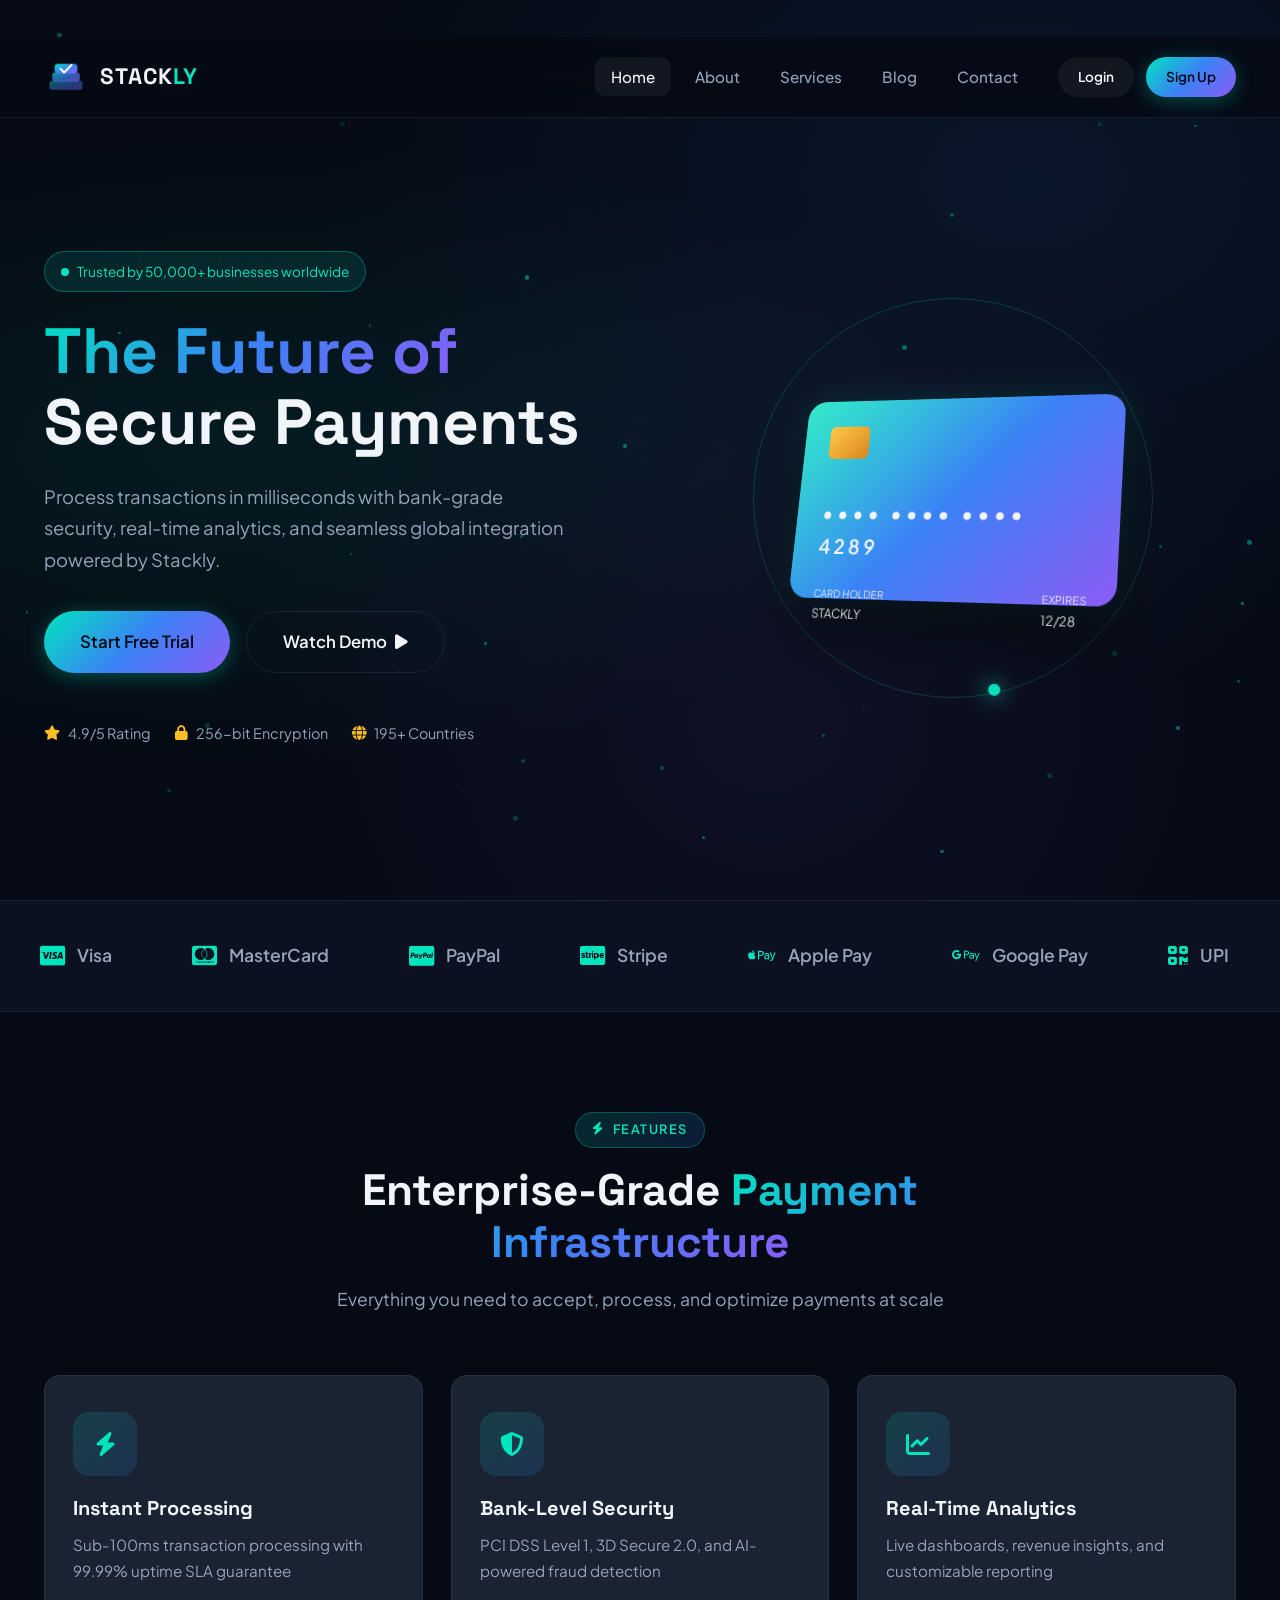
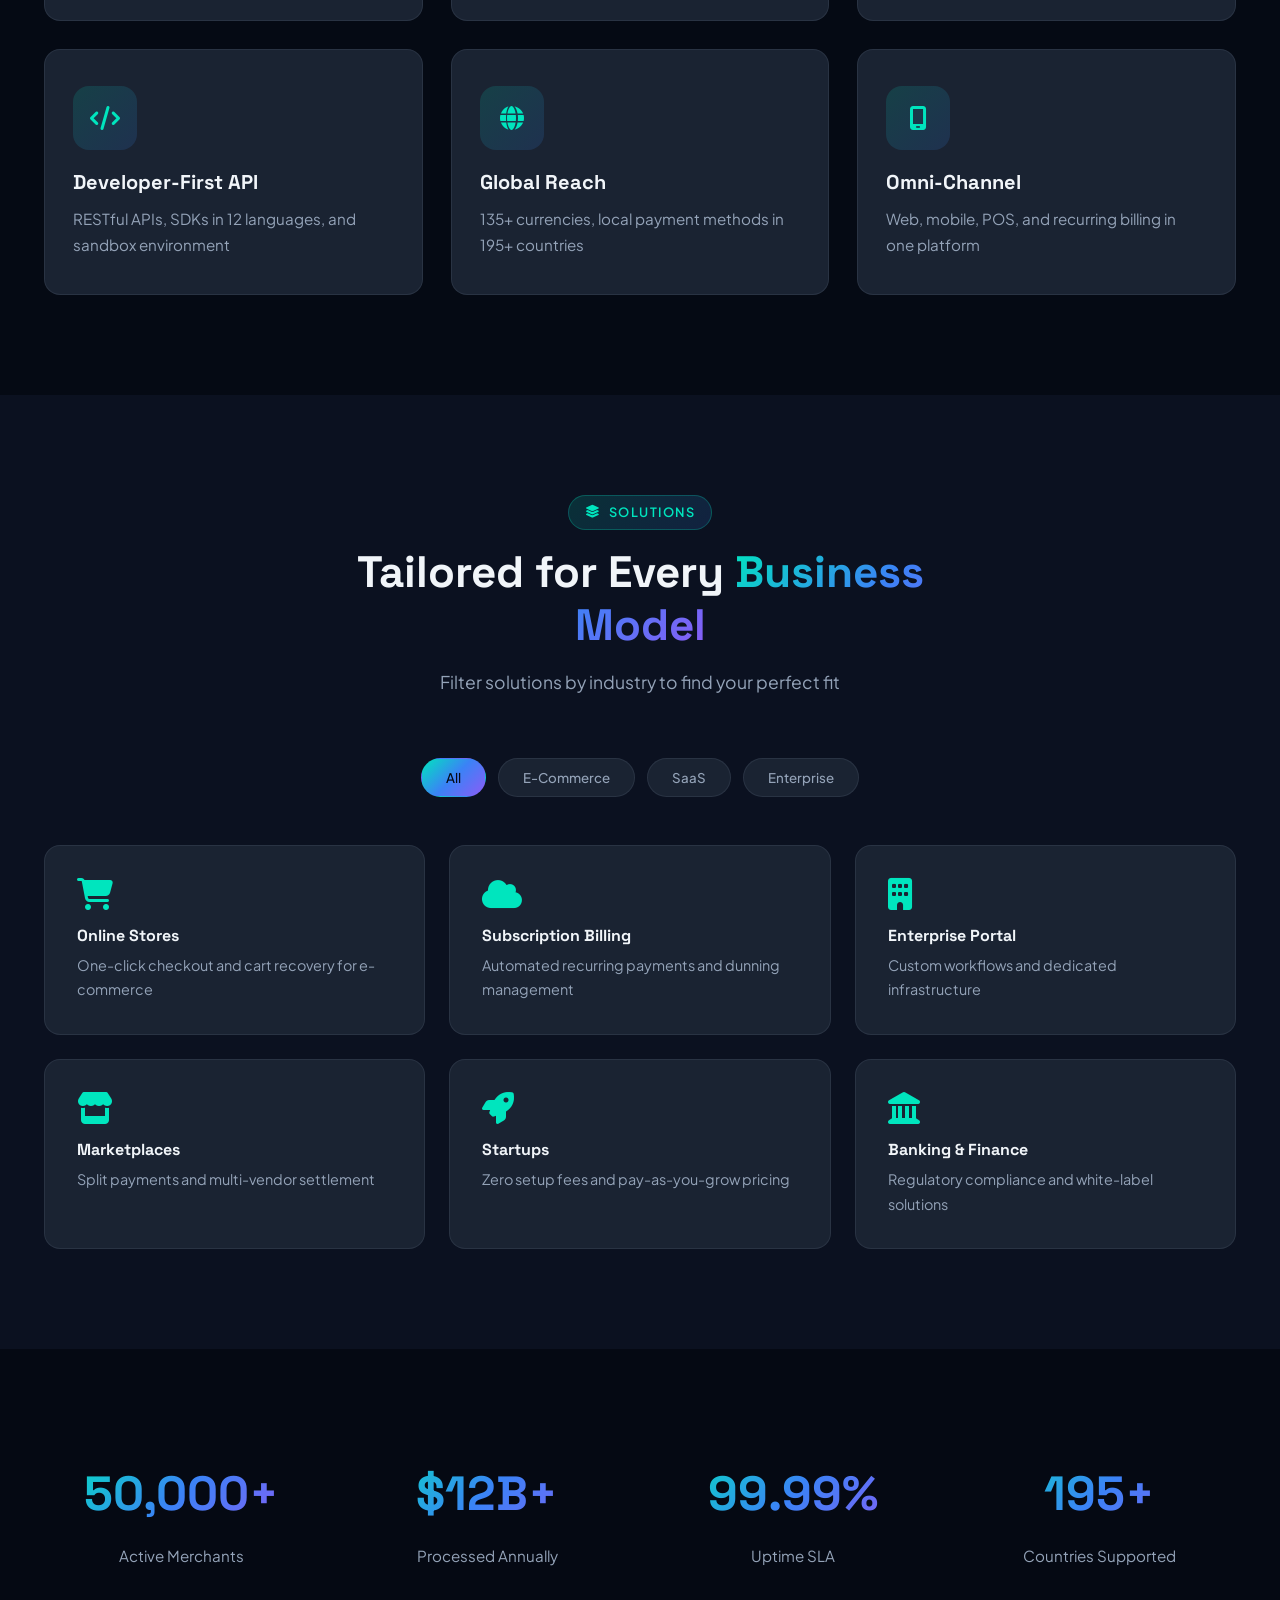
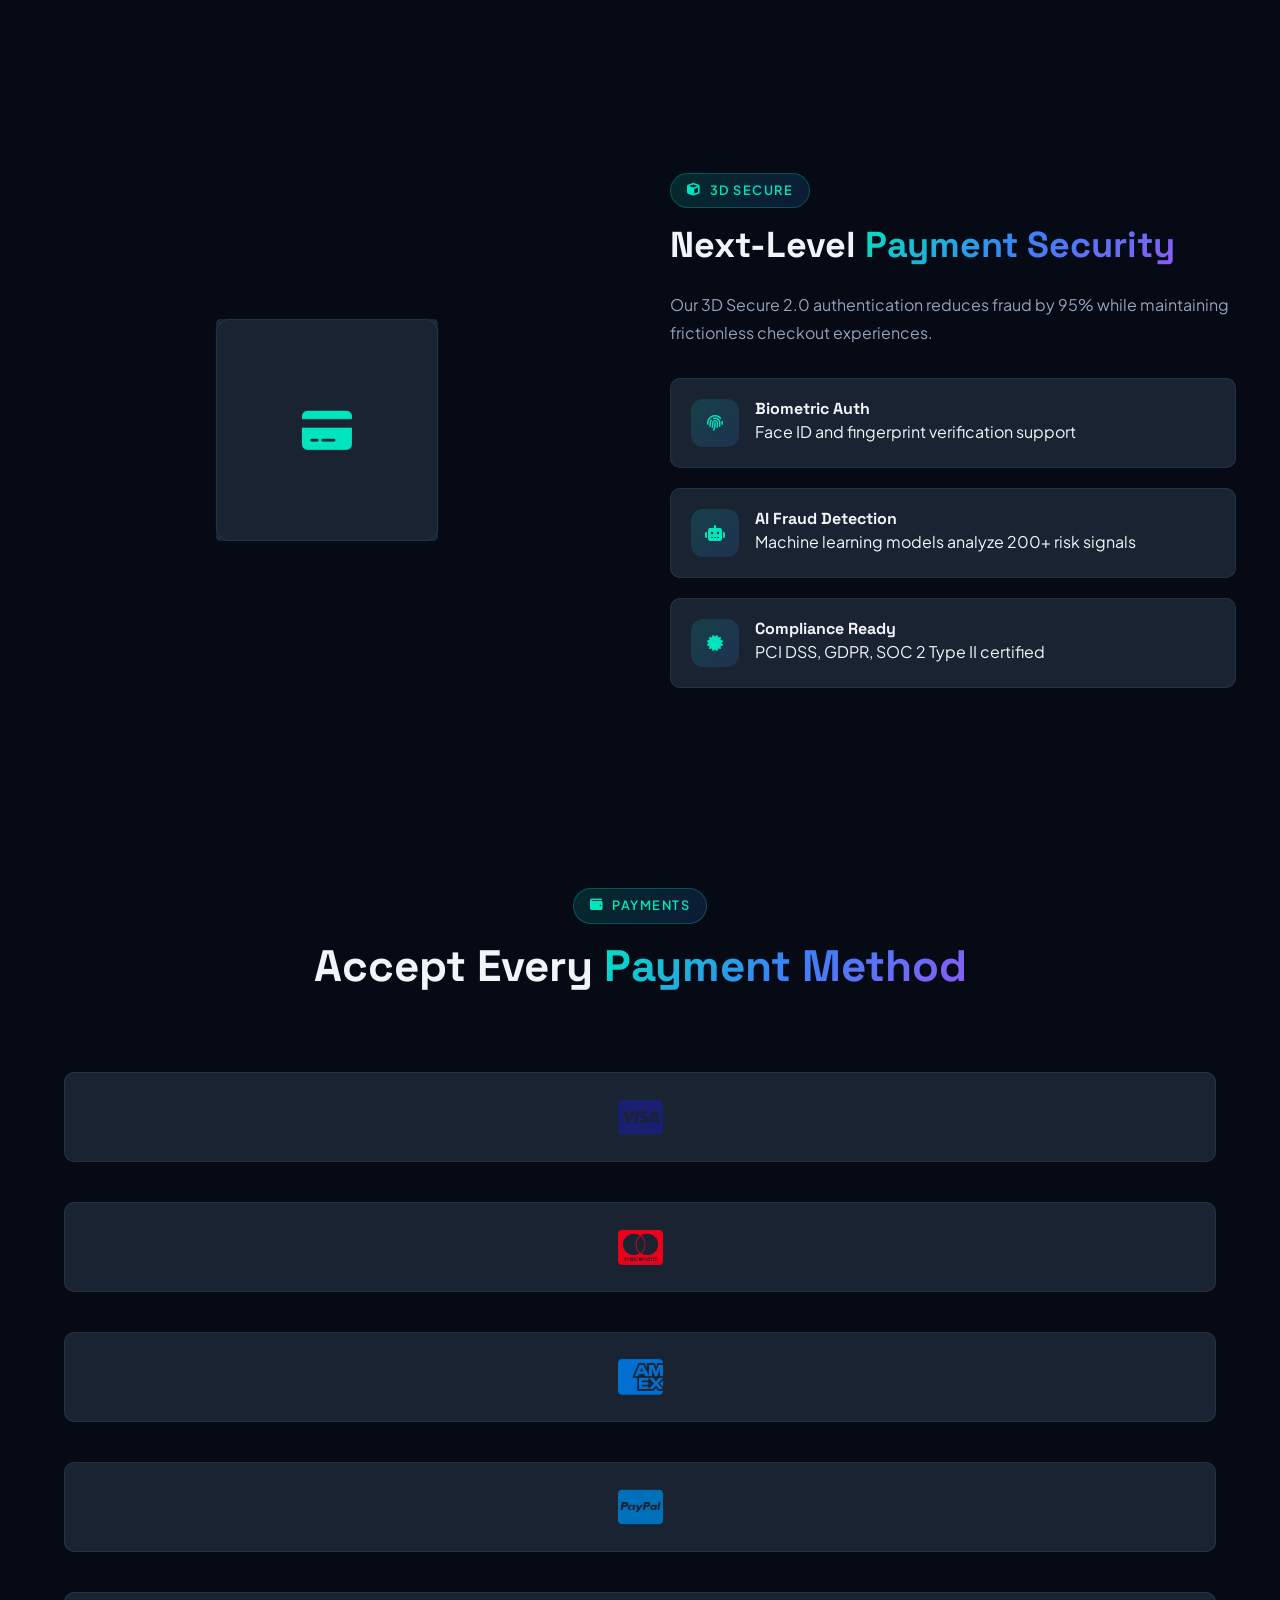
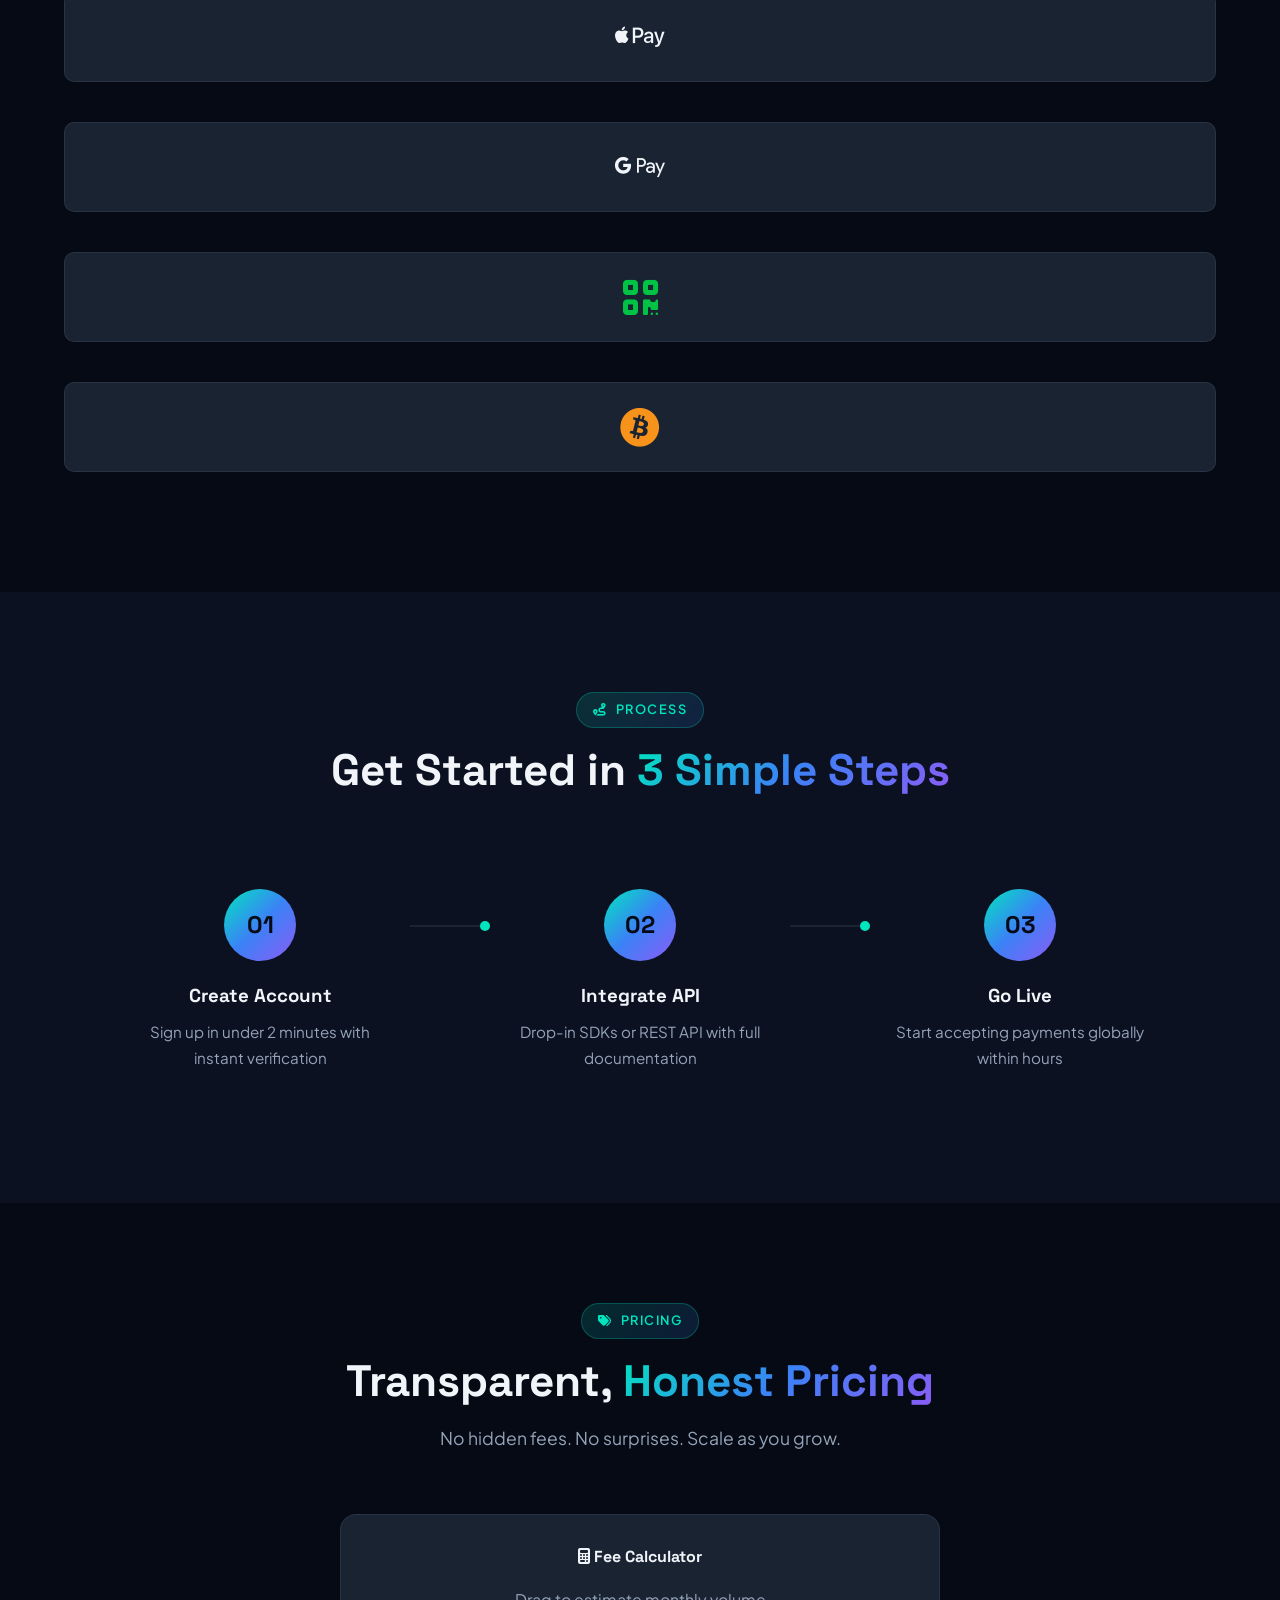
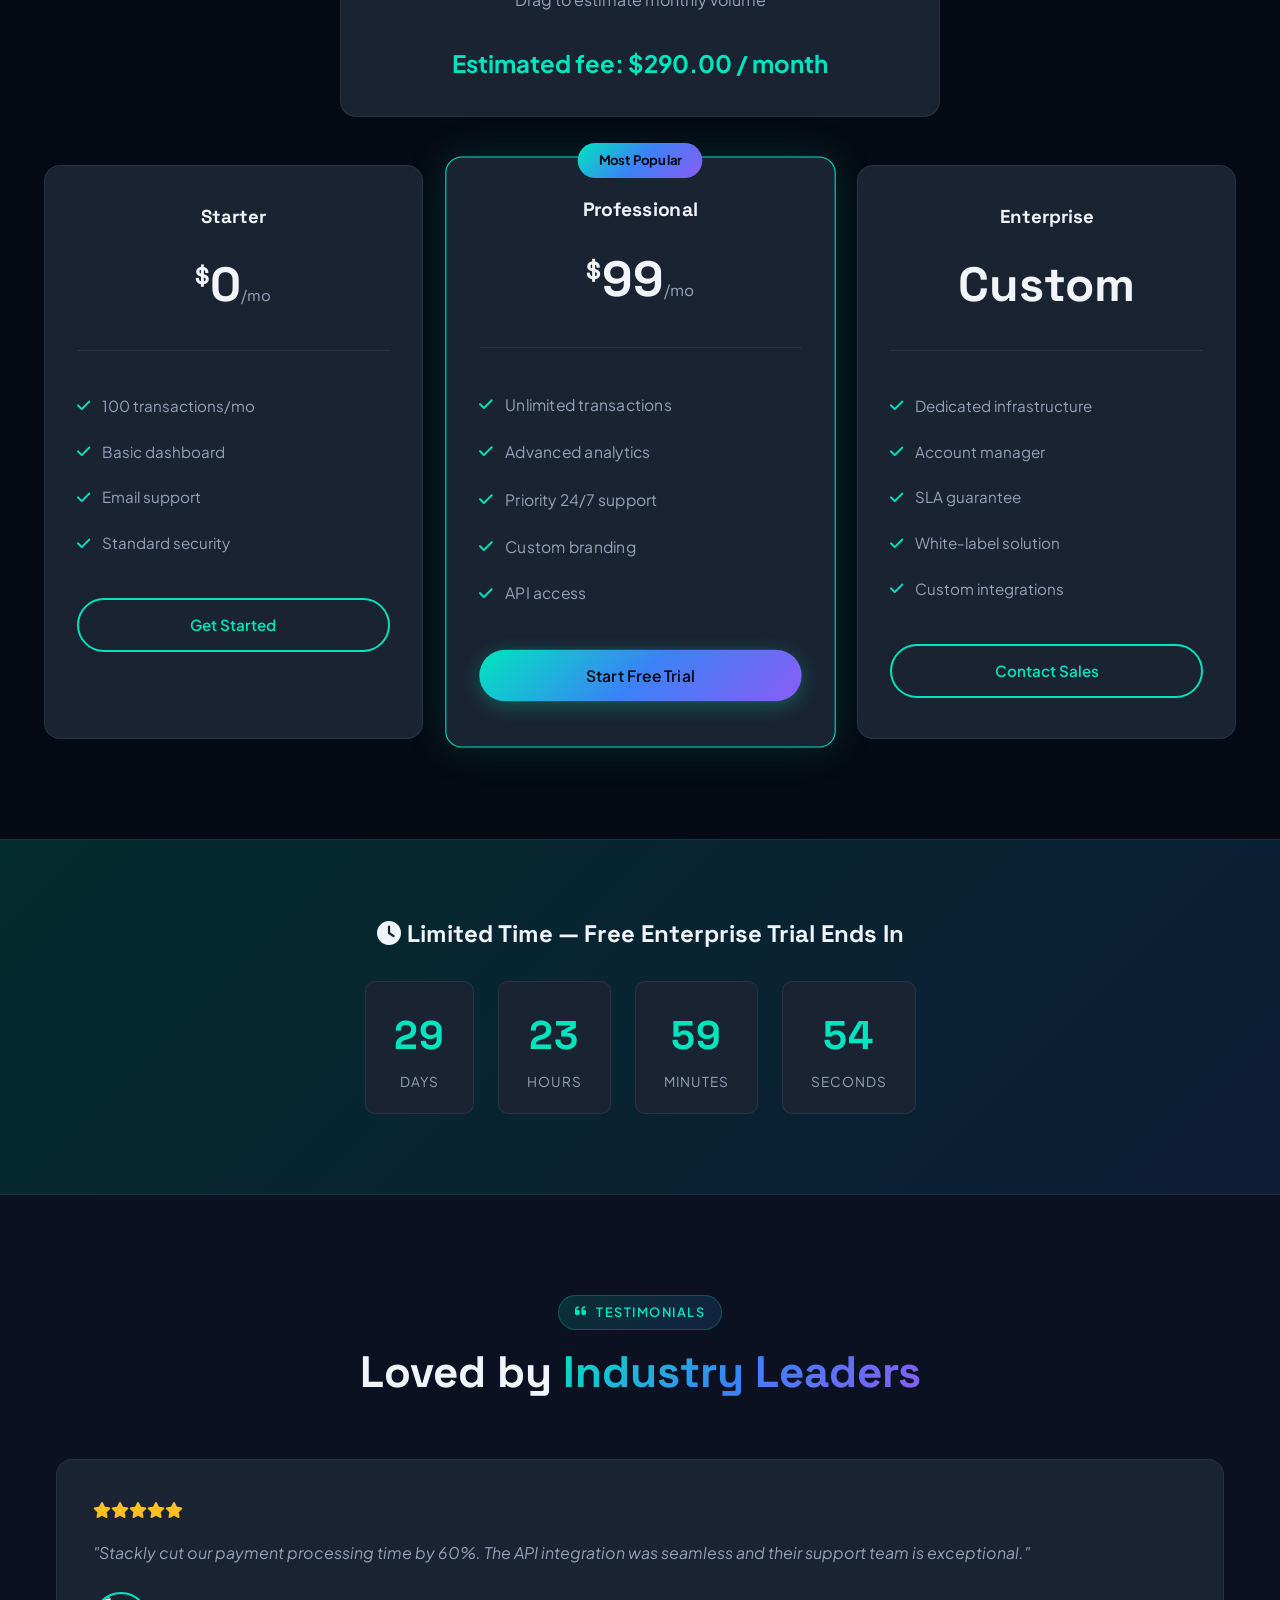
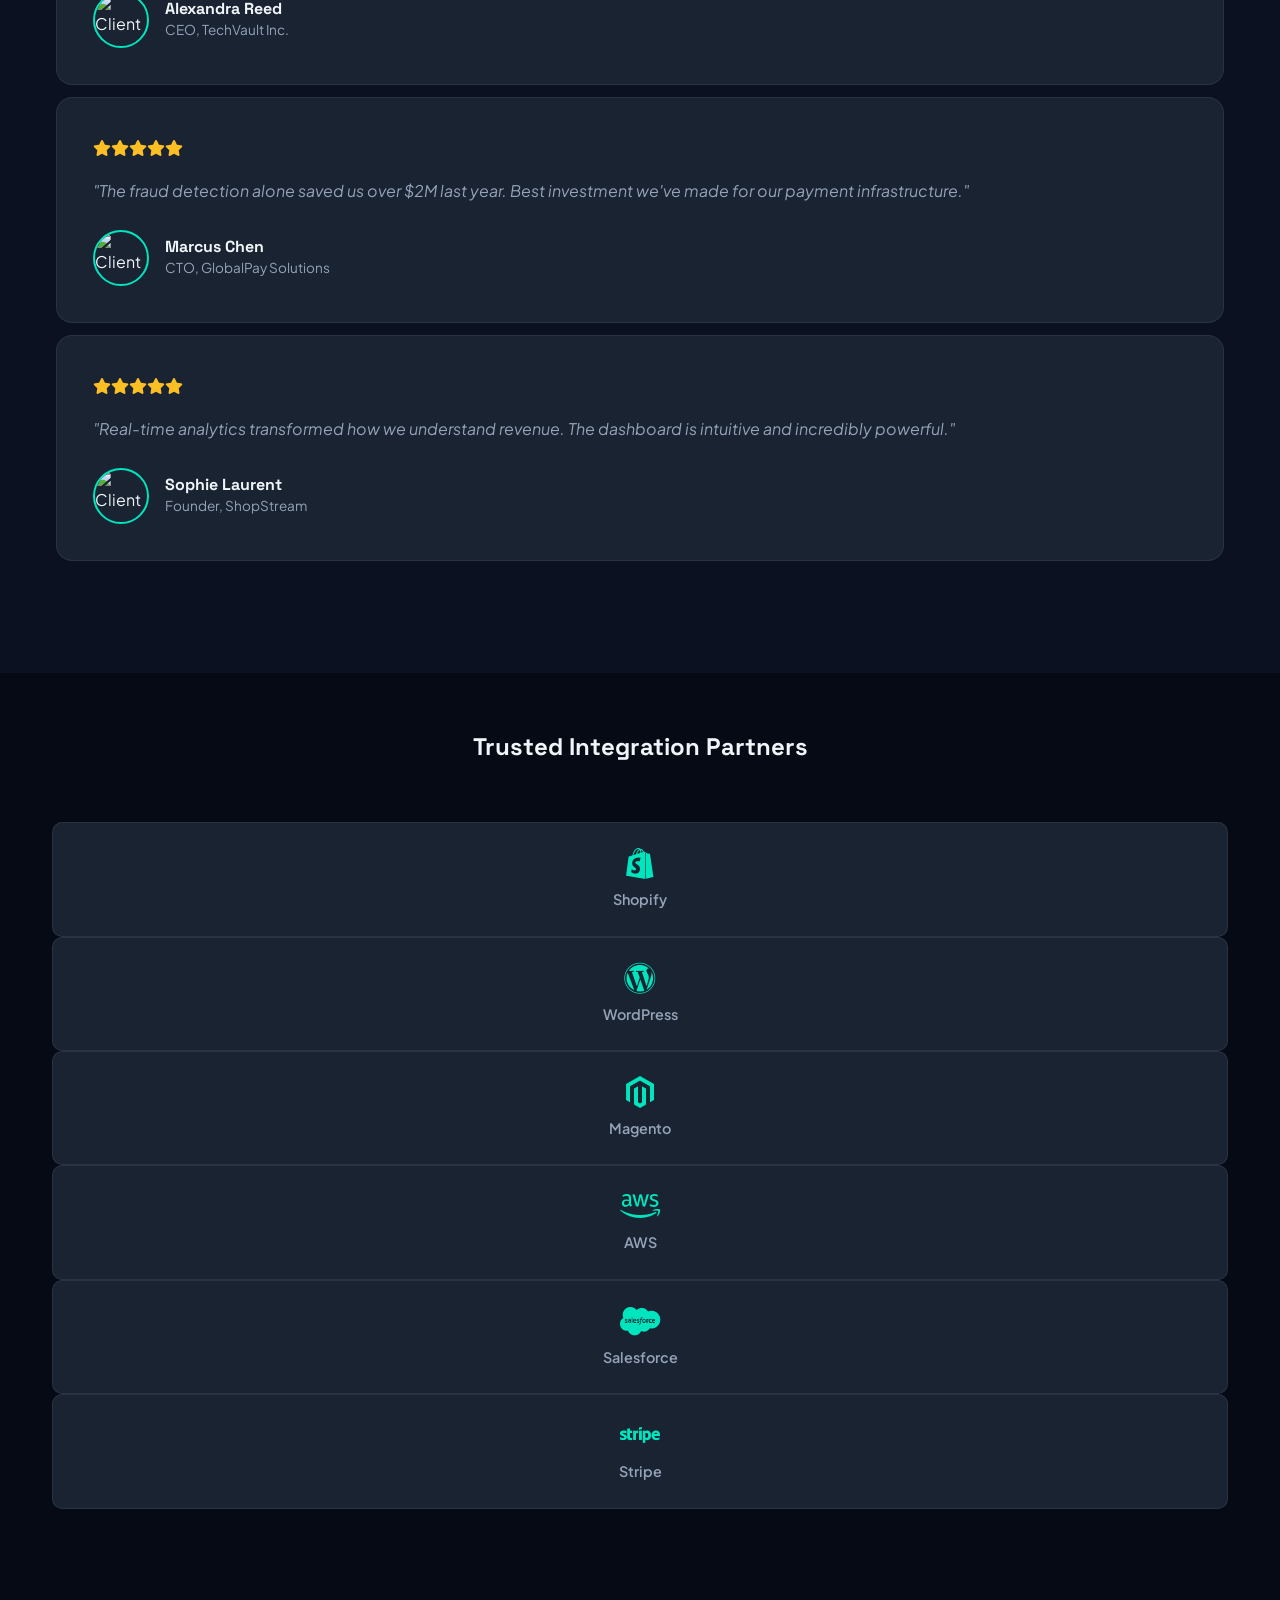
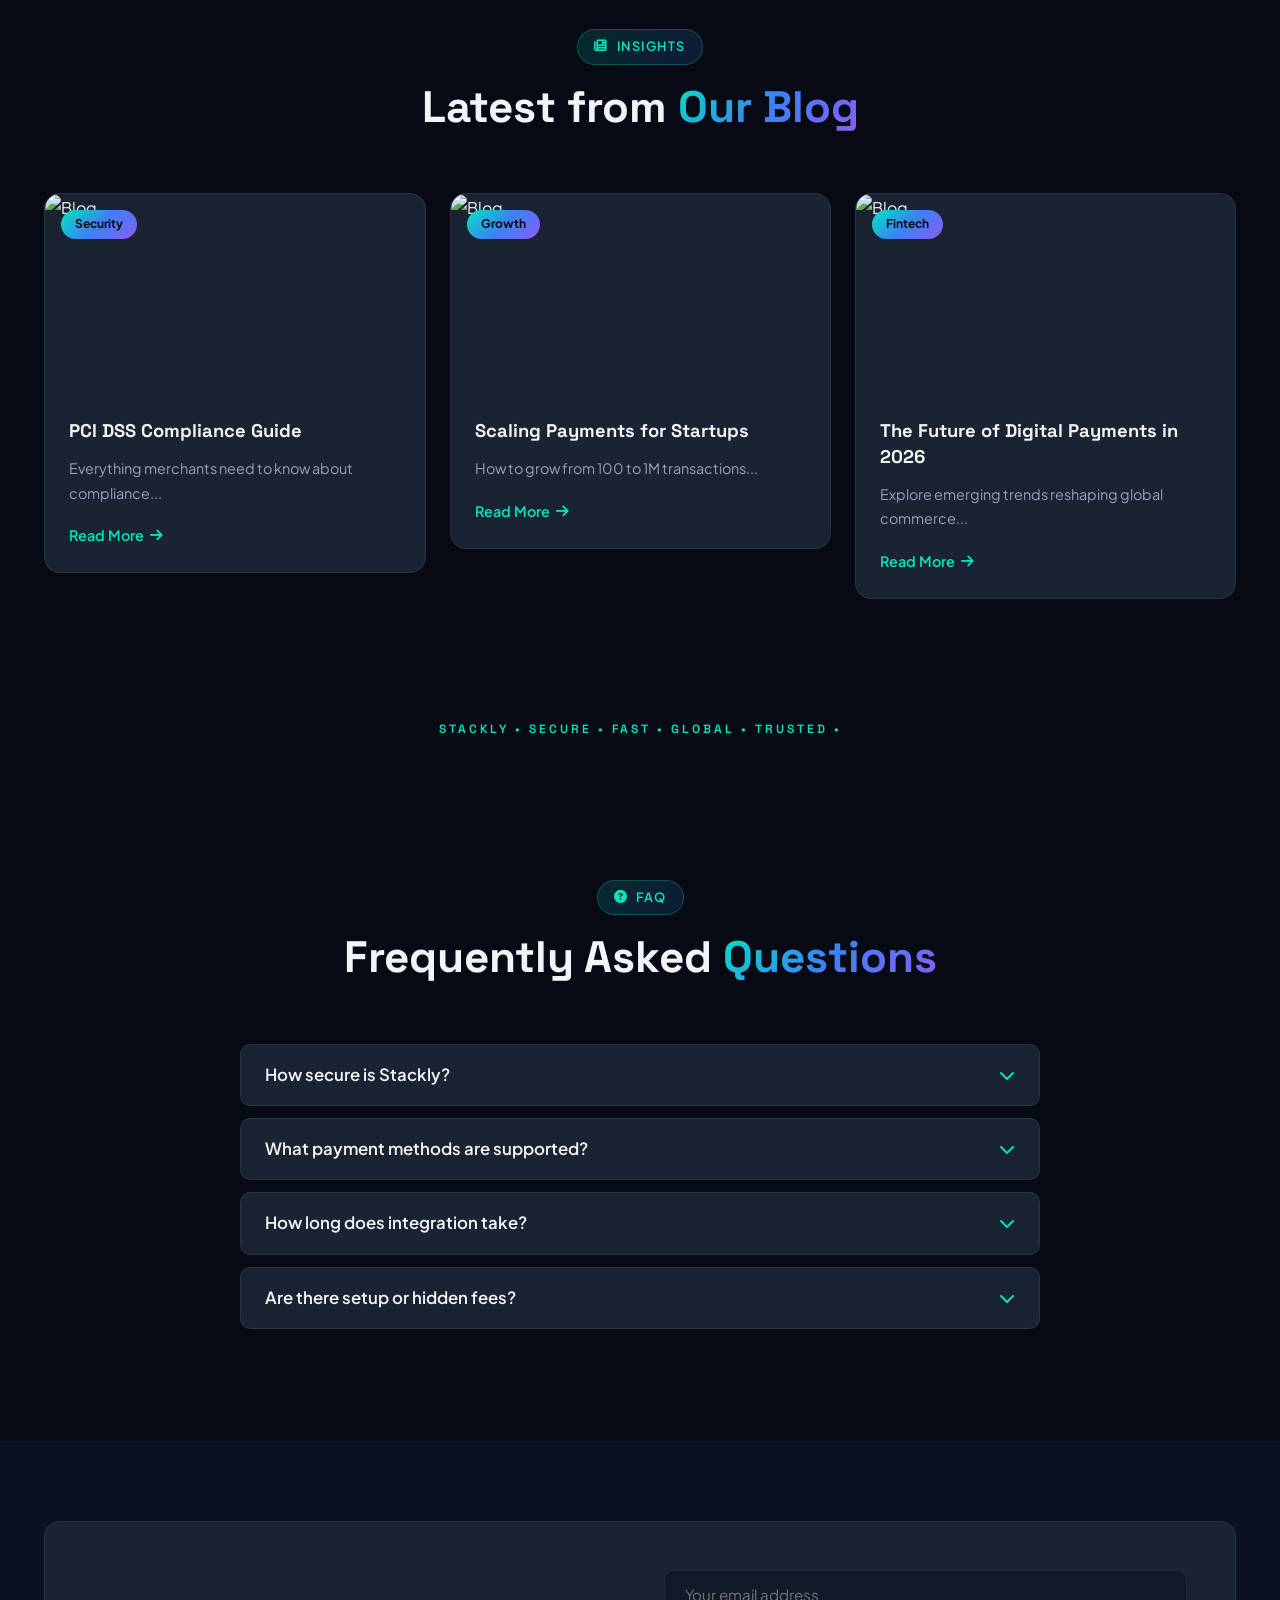
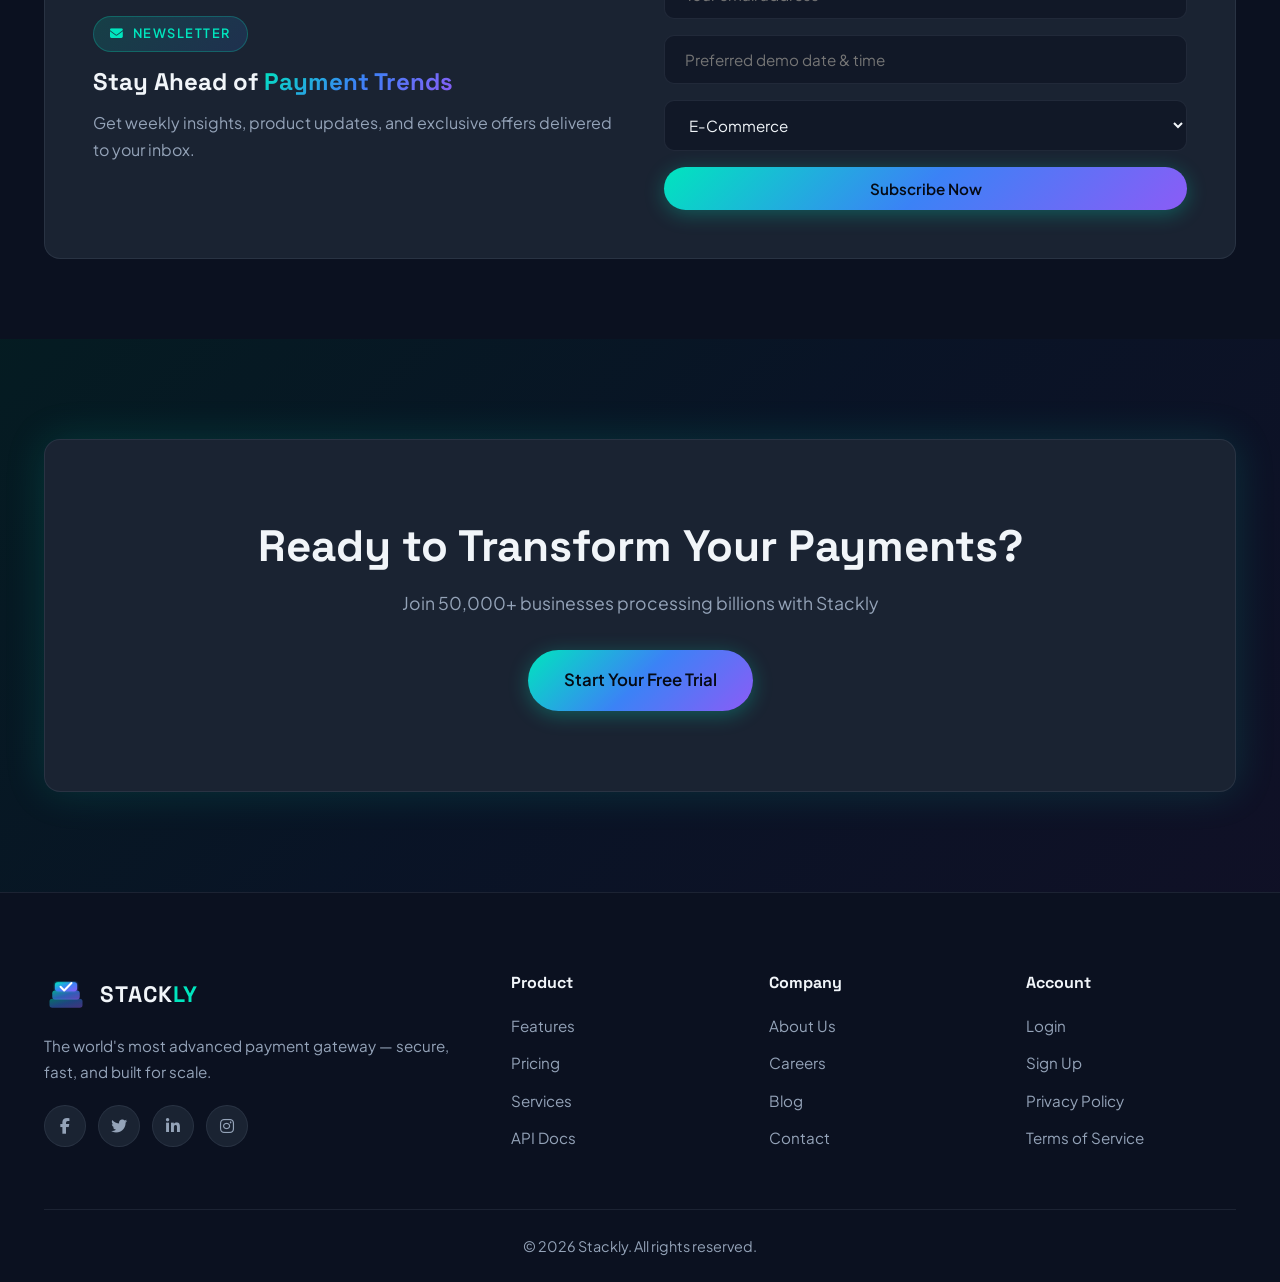
==== commit ba993ed4: "full rework" ====
--- a/index.html
+++ b/index.html
@@ -4,409 +4,455 @@
     <meta charset="UTF-8">
     <meta name="viewport" content="width=device-width, initial-scale=1.0">
     <title>Stackly</title>
+    <link rel="icon" href="images/logo.svg" type="image/svg+xml">
     <link rel="stylesheet" href="css/style.css">
+    <link rel="stylesheet" href="https://cdnjs.cloudflare.com/ajax/libs/animate.css/4.1.1/animate.min.css">
     <link rel="stylesheet" href="https://cdnjs.cloudflare.com/ajax/libs/aos/2.3.4/aos.css">
+    <link rel="stylesheet" href="https://cdn.jsdelivr.net/npm/bootstrap-select@1.14.0-beta3/dist/css/bootstrap-select.min.css">
+    <link rel="stylesheet" href="https://cdnjs.cloudflare.com/ajax/libs/jqueryui/1.13.2/themes/base/jquery-ui.min.css">
+    <link rel="stylesheet" href="https://cdn.jsdelivr.net/npm/flatpickr/dist/flatpickr.min.css">
+    <link rel="stylesheet" href="https://cdnjs.cloudflare.com/ajax/libs/magnific-popup.js/1.1.0/magnific-popup.min.css">
+    <link rel="stylesheet" href="https://cdnjs.cloudflare.com/ajax/libs/OwlCarousel2/2.3.4/assets/owl.carousel.min.css">
+    <link rel="stylesheet" href="https://cdnjs.cloudflare.com/ajax/libs/OwlCarousel2/2.3.4/assets/owl.theme.default.min.css">
     <link rel="stylesheet" href="https://cdnjs.cloudflare.com/ajax/libs/slick-carousel/1.8.1/slick.min.css">
     <link rel="stylesheet" href="https://cdnjs.cloudflare.com/ajax/libs/slick-carousel/1.8.1/slick-theme.min.css">
-    <link rel="stylesheet" href="https://cdnjs.cloudflare.com/ajax/libs/owl-carousel/1.3.3/owl.carousel.min.css">
-    <link rel="stylesheet" href="https://cdnjs.cloudflare.com/ajax/libs/magnific-popup.js/1.1.0/magnific-popup.min.css">
-    <link rel="stylesheet" href="https://cdnjs.cloudflare.com/ajax/libs/font-awesome/6.4.0/css/all.min.css">
+    <link rel="stylesheet" href="https://cdnjs.cloudflare.com/ajax/libs/tiny-slider/2.9.4/tiny-slider.css">
+    <link rel="stylesheet" href="https://cdn.jsdelivr.net/npm/nouislider@15.7.1/distribute/nouislider.min.css">
+    <link rel="stylesheet" href="https://cdnjs.cloudflare.com/ajax/libs/font-awesome/6.5.1/css/all.min.css">
 </head>
-<body>
+<body class="has-topbar">
+
+    <!-- Preloader -->
+    <div class="preloader">
+        <img src="images/logo.svg" alt="Stackly" class="preloader-logo">
+        <div class="preloader-bar"><span></span></div>
+    </div>
+
+    
+
     <!-- Navigation -->
     <nav class="navbar" id="navbar">
         <div class="container">
             <div class="nav-wrapper">
-                <div class="logo" data-aos="fade-right">
-                    <img src="images/logo.webp" alt="Stackly Logo" class="logo-img" width="50" height="50">
-                    <span class="logo-text">STACKLY</span>
-                </div>
-                
-                <div class="hamburger" id="hamburger">
-                    <span></span>
-                    <span></span>
-                    <span></span>
-                </div>
-                
+                <a href="index.html" class="logo" data-aos="fade-right">
+                    <img src="images/logo.svg" alt="Stackly" class="logo-img" width="44" height="44">
+                    <span class="logo-text">STACK<span>LY</span></span>
+                </a>
+                <div class="hamburger" id="hamburger"><span></span><span></span><span></span></div>
                 <ul class="nav-menu" id="navMenu">
-                    <li class="nav-item dropdown">
-                        <a href="#" class="nav-link">Home <i class="fas fa-chevron-down"></i></a>
+                    <li class="nav-item dropdown active">
+                        <a href="#" class="nav-link">Home </i></a>
                         <ul class="dropdown-menu">
-                            <li><a href="home2.html">Home 2</a></li>
+                            
+                            <li><a href="home2.html">Home Modern</a></li>
                         </ul>
                     </li>
                     <li class="nav-item"><a href="about.html" class="nav-link">About</a></li>
                     <li class="nav-item"><a href="services.html" class="nav-link">Services</a></li>
                     <li class="nav-item"><a href="blog.html" class="nav-link">Blog</a></li>
                     <li class="nav-item"><a href="contact.html" class="nav-link">Contact</a></li>
+                    <li class="nav-actions">
+                        <a href="login.html" class="btn btn-ghost btn-sm">Login</a>
+                        <a href="signup.html" class="btn btn-primary btn-sm">Sign Up</a>
+                    </li>
                 </ul>
             </div>
         </div>
     </nav>
 
-    <!-- Hero Section -->
+    <!-- Hero -->
     <section class="hero" id="hero">
+        <div class="hero-bg"></div>
+        <div class="hero-grid-bg"></div>
+        <div class="hero-particles" id="particles"></div>
         <div class="container">
             <div class="hero-content">
-                <div class="hero-text" data-aos="fade-up">
+                <div class="hero-text">
+                    <div class="hero-badge">
+                        <span class="pulse-dot"></span> Trusted by 50,000+ businesses worldwide
+                    </div>
                     <h1 class="hero-title">
-                        <span class="text-wrapper">
-                            <span class="letters">Secure Payment Gateway</span>
-                        </span>
+                        <span class="letters text-gradient">The Future of</span><br>
+                        <span class="letters">Secure Payments</span>
                     </h1>
                     <p class="hero-subtitle" data-aos="fade-up" data-aos-delay="200">
-                        Process payments faster, safer, and smarter with Stackly's cutting-edge payment solutions
+                        Process transactions in milliseconds with bank-grade security, real-time analytics, and seamless global integration powered by Stackly.
                     </p>
-                    <div class="hero-buttons" data-aos="fade-up" data-aos-delay="400">
-                        <a href="#features" class="btn btn-primary pulse-btn">Get Started</a>
-                        <a href="#demo" class="btn btn-secondary">Watch Demo</a>
-                    </div>
-                </div>
-                <div class="hero-image" data-aos="fade-left" data-aos-delay="300">
-                    <svg viewBox="0 0 500 500" class="hero-svg">
-                        <defs>
-                            <linearGradient id="grad1" x1="0%" y1="0%" x2="100%" y2="100%">
-                                <stop offset="0%" style="stop-color:#6C63FF;stop-opacity:1" />
-                                <stop offset="100%" style="stop-color:#4CAF50;stop-opacity:1" />
-                            </linearGradient>
-                        </defs>
-                        <!-- Bank Building -->
-                        <rect x="150" y="200" width="200" height="150" fill="url(#grad1)" rx="10" class="card-float"/>
-                        <!-- Pillars -->
-                        <rect x="170" y="200" width="10" height="150" fill="#fff" opacity="0.8"/>
-                        <rect x="200" y="200" width="10" height="150" fill="#fff" opacity="0.8"/>
-                        <rect x="230" y="200" width="10" height="150" fill="#fff" opacity="0.8"/>
-                        <rect x="260" y="200" width="10" height="150" fill="#fff" opacity="0.8"/>
-                        <rect x="290" y="200" width="10" height="150" fill="#fff" opacity="0.8"/>
-                        <rect x="320" y="200" width="10" height="150" fill="#fff" opacity="0.8"/>
-                        <!-- Roof -->
-                        <polygon points="140,200 360,200 350,180 150,180" fill="#4CAF50"/>
-                        <!-- Door -->
-                        <rect x="230" y="280" width="40" height="70" fill="#fff" rx="5"/>
-                        <!-- Windows -->
-                        <rect x="180" y="230" width="20" height="20" fill="#fff" opacity="0.7"/>
-                        <rect x="210" y="230" width="20" height="20" fill="#fff" opacity="0.7"/>
-                        <rect x="270" y="230" width="20" height="20" fill="#fff" opacity="0.7"/>
-                        <rect x="300" y="230" width="20" height="20" fill="#fff" opacity="0.7"/>
-                        <!-- Credit Card -->
-                        <rect x="100" y="150" width="80" height="50" rx="5" fill="#FFD700" class="coin-spin"/>
-                        <text x="140" y="175" text-anchor="middle" fill="#000" font-size="8">CARD</text>
-                        <!-- Lock -->
-                        <circle cx="350" cy="150" r="20" fill="#FFD700" class="coin-spin" style="animation-delay: 0.5s"/>
-                        <rect x="340" y="150" width="20" height="10" fill="#000" rx="2"/>
-                    </svg>
-                </div>
-            </div>
-        </div>
-        <div class="hero-particles" id="particles"></div>
-    </section>
-
-    <!-- Features Section -->
+                    <div class="hero-buttons">
+                        <a href="signup.html" class="btn btn-primary btn-lg">Start Free Trial</a>
+                        <a href="https://www.youtube.com/watch?v=dQw4w9WgXcQ" class="btn btn-secondary btn-lg popup-video">Watch Demo <i class="fas fa-play"></i></a>
+                    </div>
+                    <div class="hero-trust" data-aos="fade-up" data-aos-delay="400">
+                        <div class="hero-trust-item"><i class="fas fa-star"></i> 4.9/5 Rating</div>
+                        <div class="hero-trust-item"><i class="fas fa-lock"></i> 256-bit Encryption</div>
+                        <div class="hero-trust-item"><i class="fas fa-globe"></i> 195+ Countries</div>
+                    </div>
+                </div>
+                <div class="hero-3d-scene" data-aos="fade-left" data-aos-delay="300">
+                    <div class="floating-orbit orbit-1"><div class="orbit-dot"></div></div>
+                    <div class="card-3d-wrapper">
+                        <div class="card-3d">
+                            <div class="card-chip"></div>
+                            <div class="card-number">•••• •••• •••• 4289</div>
+                            <div class="card-info">
+                                <div><small>CARD HOLDER</small><br>STACKLY</div>
+                                <div><small>EXPIRES</small><br>12/28</div>
+                            </div>
+                        </div>
+                    </div>
+                </div>
+            </div>
+        </div>
+    </section>
+
+    <!-- Marquee -->
+    <section class="marquee-section">
+        <div class="marquee-track">
+            <div class="marquee-item"><i class="fab fa-cc-visa"></i> Visa</div>
+            <div class="marquee-item"><i class="fab fa-cc-mastercard"></i> MasterCard</div>
+            <div class="marquee-item"><i class="fab fa-cc-paypal"></i> PayPal</div>
+            <div class="marquee-item"><i class="fab fa-cc-stripe"></i> Stripe</div>
+            <div class="marquee-item"><i class="fab fa-apple-pay"></i> Apple Pay</div>
+            <div class="marquee-item"><i class="fab fa-google-pay"></i> Google Pay</div>
+            <div class="marquee-item"><i class="fas fa-qrcode"></i> UPI</div>
+            <div class="marquee-item"><i class="fab fa-bitcoin"></i> Crypto</div>
+            <div class="marquee-item"><i class="fab fa-cc-visa"></i> Visa</div>
+            <div class="marquee-item"><i class="fab fa-cc-mastercard"></i> MasterCard</div>
+            <div class="marquee-item"><i class="fab fa-cc-paypal"></i> PayPal</div>
+            <div class="marquee-item"><i class="fab fa-cc-stripe"></i> Stripe</div>
+            <div class="marquee-item"><i class="fab fa-apple-pay"></i> Apple Pay</div>
+            <div class="marquee-item"><i class="fab fa-google-pay"></i> Google Pay</div>
+            <div class="marquee-item"><i class="fas fa-qrcode"></i> UPI</div>
+            <div class="marquee-item"><i class="fab fa-bitcoin"></i> Crypto</div>
+        </div>
+    </section>
+
+    <!-- Features -->
     <section class="features" id="features">
         <div class="container">
             <div class="section-header" data-aos="fade-up">
-                <h2 class="section-title">Why Choose Stackly?</h2>
-                <p class="section-subtitle">Powerful features designed for modern businesses</p>
+                <span class="section-tag"><i class="fas fa-bolt"></i> Features</span>
+                <h2>Enterprise-Grade <span class="text-gradient">Payment Infrastructure</span></h2>
+                <p>Everything you need to accept, process, and optimize payments at scale</p>
             </div>
             <div class="features-grid">
-                <div class="feature-card" data-aos="flip-left" data-aos-delay="100">
-                    <div class="feature-icon">
-                        <svg width="60" height="60" viewBox="0 0 60 60">
-                            <circle cx="30" cy="30" r="28" fill="#E8F5E9"/>
-                            <path d="M30 10 L30 30 L45 30" stroke="#4CAF50" stroke-width="3" fill="none" stroke-linecap="round"/>
-                        </svg>
-                    </div>
+                <div class="feature-card" data-aos="fade-up" data-aos-delay="100">
+                    <div class="feature-icon"><i class="fas fa-bolt"></i></div>
                     <h3>Instant Processing</h3>
-                    <p>Lightning-fast payment processing in milliseconds</p>
-                </div>
-                <div class="feature-card" data-aos="flip-left" data-aos-delay="200">
-                    <div class="feature-icon">
-                        <svg width="60" height="60" viewBox="0 0 60 60">
-                            <rect x="5" y="5" width="50" height="50" rx="10" fill="#E3F2FD"/>
-                            <path d="M20 30 L27 37 L40 23" stroke="#2196F3" stroke-width="3" fill="none" stroke-linecap="round"/>
-                        </svg>
-                    </div>
+                    <p>Sub-100ms transaction processing with 99.99% uptime SLA guarantee</p>
+                </div>
+                <div class="feature-card" data-aos="fade-up" data-aos-delay="200">
+                    <div class="feature-icon"><i class="fas fa-shield-halved"></i></div>
                     <h3>Bank-Level Security</h3>
-                    <p>PCI DSS compliant with 256-bit encryption</p>
-                </div>
-                <div class="feature-card" data-aos="flip-left" data-aos-delay="300">
-                    <div class="feature-icon">
-                        <svg width="60" height="60" viewBox="0 0 60 60">
-                            <circle cx="30" cy="30" r="28" fill="#FFF3E0"/>
-                            <rect x="20" y="15" width="20" height="30" rx="3" fill="none" stroke="#FF9800" stroke-width="2"/>
-                            <circle cx="30" cy="40" r="2" fill="#FF9800"/>
-                        </svg>
-                    </div>
-                    <h3>Multi-Platform</h3>
-                    <p>Seamless integration across all devices</p>
-                </div>
-                <div class="feature-card" data-aos="flip-left" data-aos-delay="400">
-                    <div class="feature-icon">
-                        <svg width="60" height="60" viewBox="0 0 60 60">
-                            <circle cx="30" cy="30" r="28" fill="#F3E5F5"/>
-                            <path d="M15 30 Q30 15 45 30 Q30 45 15 30" fill="#9C27B0"/>
-                        </svg>
-                    </div>
+                    <p>PCI DSS Level 1, 3D Secure 2.0, and AI-powered fraud detection</p>
+                </div>
+                <div class="feature-card" data-aos="fade-up" data-aos-delay="300">
+                    <div class="feature-icon"><i class="fas fa-chart-line"></i></div>
+                    <h3>Real-Time Analytics</h3>
+                    <p>Live dashboards, revenue insights, and customizable reporting</p>
+                </div>
+                <div class="feature-card" data-aos="fade-up" data-aos-delay="400">
+                    <div class="feature-icon"><i class="fas fa-code"></i></div>
+                    <h3>Developer-First API</h3>
+                    <p>RESTful APIs, SDKs in 12 languages, and sandbox environment</p>
+                </div>
+                <div class="feature-card" data-aos="fade-up" data-aos-delay="500">
+                    <div class="feature-icon"><i class="fas fa-globe"></i></div>
                     <h3>Global Reach</h3>
-                    <p>Accept payments from 195+ countries</p>
-                </div>
-            </div>
-        </div>
-    </section>
-
-    <!-- Stats Section -->
-    <section class="stats" id="stats">
+                    <p>135+ currencies, local payment methods in 195+ countries</p>
+                </div>
+                <div class="feature-card" data-aos="fade-up" data-aos-delay="600">
+                    <div class="feature-icon"><i class="fas fa-mobile-screen"></i></div>
+                    <h3>Omni-Channel</h3>
+                    <p>Web, mobile, POS, and recurring billing in one platform</p>
+                </div>
+            </div>
+        </div>
+    </section>
+
+    <!-- Isotope Filter -->
+    <section class="filter-section" id="solutions">
+        <div class="container">
+            <div class="section-header" data-aos="fade-up">
+                <span class="section-tag"><i class="fas fa-layer-group"></i> Solutions</span>
+                <h2>Tailored for Every <span class="text-gradient">Business Model</span></h2>
+                <p>Filter solutions by industry to find your perfect fit</p>
+            </div>
+            <div class="filter-buttons" data-aos="fade-up">
+                <button class="active" data-filter="*">All</button>
+                <button data-filter=".ecommerce">E-Commerce</button>
+                <button data-filter=".saas">SaaS</button>
+                <button data-filter=".enterprise">Enterprise</button>
+            </div>
+            <div class="isotope-grid">
+                <div class="grid-item ecommerce" data-aos="zoom-in"><i class="fas fa-shopping-cart"></i><h4>Online Stores</h4><p>One-click checkout and cart recovery for e-commerce</p></div>
+                <div class="grid-item saas" data-aos="zoom-in"><i class="fas fa-cloud"></i><h4>Subscription Billing</h4><p>Automated recurring payments and dunning management</p></div>
+                <div class="grid-item enterprise" data-aos="zoom-in"><i class="fas fa-building"></i><h4>Enterprise Portal</h4><p>Custom workflows and dedicated infrastructure</p></div>
+                <div class="grid-item ecommerce" data-aos="zoom-in"><i class="fas fa-store"></i><h4>Marketplaces</h4><p>Split payments and multi-vendor settlement</p></div>
+                <div class="grid-item saas" data-aos="zoom-in"><i class="fas fa-rocket"></i><h4>Startups</h4><p>Zero setup fees and pay-as-you-grow pricing</p></div>
+                <div class="grid-item enterprise" data-aos="zoom-in"><i class="fas fa-landmark"></i><h4>Banking & Finance</h4><p>Regulatory compliance and white-label solutions</p></div>
+            </div>
+        </div>
+    </section>
+
+    <!-- Stats Jarallax -->
+    <section class="stats jarallax" data-jarallax data-speed="0.5" style="background-image:url('https://images.unsplash.com/photo-1551288049-bebda4e38f71?w=1920&q=80')">
+        <div class="stats-overlay"></div>
         <div class="container">
             <div class="stats-grid">
-                <div class="stat-item" data-aos="zoom-in" data-aos-delay="100">
-                    <div class="stat-number counter" data-target="50000">0</div>
-                    <div class="stat-label">Active Users</div>
-                </div>
-                <div class="stat-item" data-aos="zoom-in" data-aos-delay="200">
-                    <div class="stat-number counter" data-target="1200000">0</div>
-                    <div class="stat-label">Transactions/Day</div>
-                </div>
-                <div class="stat-item" data-aos="zoom-in" data-aos-delay="300">
-                    <div class="stat-number"><span class="counter" data-target="99">0</span>%</div>
-                    <div class="stat-label">Uptime</div>
-                </div>
-                <div class="stat-item" data-aos="zoom-in" data-aos-delay="400">
-                    <div class="stat-number counter" data-target="195">0</div>
-                    <div class="stat-label">Countries</div>
-                </div>
-            </div>
-        </div>
-    </section>
-
-    <!-- Payment Methods Section -->
+                <div class="stat-item" data-aos="zoom-in"><div class="stat-number"><span class="counter" data-target="50000">0</span>+</div><div class="stat-label">Active Merchants</div></div>
+                <div class="stat-item" data-aos="zoom-in" data-aos-delay="100"><div class="stat-number">$<span class="counter" data-target="12">0</span>B+</div><div class="stat-label">Processed Annually</div></div>
+                <div class="stat-item" data-aos="zoom-in" data-aos-delay="200"><div class="stat-number"><span class="counter" data-target="99">0</span>.99%</div><div class="stat-label">Uptime SLA</div></div>
+                <div class="stat-item" data-aos="zoom-in" data-aos-delay="300"><div class="stat-number"><span class="counter" data-target="195">0</span>+</div><div class="stat-label">Countries Supported</div></div>
+            </div>
+        </div>
+    </section>
+
+    <!-- 3D Showcase -->
+    <section class="showcase-3d" id="showcase">
+        <div class="container">
+            <div class="showcase-grid">
+                <div class="showcase-visual" data-aos="fade-right">
+                    <div class="cube-3d">
+                        <div class="cube-face front"><i class="fas fa-credit-card"></i></div>
+                        <div class="cube-face back"><i class="fas fa-lock"></i></div>
+                        <div class="cube-face right"><i class="fas fa-shield"></i></div>
+                        <div class="cube-face left"><i class="fas fa-chart-pie"></i></div>
+                        <div class="cube-face top"><i class="fas fa-globe"></i></div>
+                        <div class="cube-face bottom"><i class="fas fa-code"></i></div>
+                    </div>
+                </div>
+                <div data-aos="fade-left">
+                    <span class="section-tag"><i class="fas fa-cube"></i> 3D Secure</span>
+                    <h2 style="font-size:2.25rem;margin-bottom:24px">Next-Level <span class="text-gradient">Payment Security</span></h2>
+                    <p style="color:var(--text-muted);margin-bottom:32px">Our 3D Secure 2.0 authentication reduces fraud by 95% while maintaining frictionless checkout experiences.</p>
+                    <div class="showcase-list">
+                        <div class="showcase-item"><i class="fas fa-fingerprint"></i><div><h4>Biometric Auth</h4><p>Face ID and fingerprint verification support</p></div></div>
+                        <div class="showcase-item"><i class="fas fa-robot"></i><div><h4>AI Fraud Detection</h4><p>Machine learning models analyze 200+ risk signals</p></div></div>
+                        <div class="showcase-item"><i class="fas fa-certificate"></i><div><h4>Compliance Ready</h4><p>PCI DSS, GDPR, SOC 2 Type II certified</p></div></div>
+                    </div>
+                </div>
+            </div>
+        </div>
+    </section>
+
+    <!-- Payment Methods -->
     <section class="payment-methods" id="payment-methods">
         <div class="container">
             <div class="section-header" data-aos="fade-up">
-                <h2 class="section-title">Supported Payment Methods</h2>
-                <p class="section-subtitle">Accept all major payment options</p>
+                <span class="section-tag"><i class="fas fa-wallet"></i> Payments</span>
+                <h2>Accept Every <span class="text-gradient">Payment Method</span></h2>
             </div>
             <div class="payment-slider">
-                <div class="payment-item" data-aos="fade-up" data-aos-delay="100">
-                    <svg width="100" height="60" viewBox="0 0 100 60">
-                        <rect width="100" height="60" rx="5" fill="#1A1F71"/>
-                        <text x="50" y="35" font-size="16" fill="white" text-anchor="middle">VISA</text>
-                    </svg>
-                </div>
-                <div class="payment-item" data-aos="fade-up" data-aos-delay="200">
-                    <svg width="100" height="60" viewBox="0 0 100 60">
-                        <rect width="100" height="60" rx="5" fill="#EB001B"/>
-                        <circle cx="35" cy="30" r="15" fill="#FF5F00" opacity="0.8"/>
-                        <circle cx="65" cy="30" r="15" fill="#F79E1B" opacity="0.8"/>
-                    </svg>
-                </div>
-                <div class="payment-item" data-aos="fade-up" data-aos-delay="300">
-                    <svg width="100" height="60" viewBox="0 0 100 60">
-                        <rect width="100" height="60" rx="5" fill="#0070BA"/>
-                        <text x="50" y="35" font-size="14" fill="white" text-anchor="middle">PayPal</text>
-                    </svg>
-                </div>
-                <div class="payment-item" data-aos="fade-up" data-aos-delay="400">
-                    <svg width="100" height="60" viewBox="0 0 100 60">
-                        <rect width="100" height="60" rx="5" fill="#00C244"/>
-                        <text x="50" y="35" font-size="14" fill="white" text-anchor="middle">UPI</text>
-                    </svg>
-                </div>
-            </div>
-        </div>
-    </section>
-
-    <!-- How It Works Section -->
+                <div class="payment-item"><div class="payment-card"><i class="fab fa-cc-visa" style="color:#1A1F71"></i></div></div>
+                <div class="payment-item"><div class="payment-card"><i class="fab fa-cc-mastercard" style="color:#EB001B"></i></div></div>
+                <div class="payment-item"><div class="payment-card"><i class="fab fa-cc-amex" style="color:#006FCF"></i></div></div>
+                <div class="payment-item"><div class="payment-card"><i class="fab fa-cc-paypal" style="color:#0070BA"></i></div></div>
+                <div class="payment-item"><div class="payment-card"><i class="fab fa-apple-pay"></i></div></div>
+                <div class="payment-item"><div class="payment-card"><i class="fab fa-google-pay"></i></div></div>
+                <div class="payment-item"><div class="payment-card"><i class="fas fa-qrcode" style="color:#00C244"></i></div></div>
+                <div class="payment-item"><div class="payment-card"><i class="fab fa-bitcoin" style="color:#F7931A"></i></div></div>
+            </div>
+        </div>
+    </section>
+
+    <!-- How It Works -->
     <section class="how-it-works" id="how-it-works">
         <div class="container">
             <div class="section-header" data-aos="fade-up">
-                <h2 class="section-title">How It Works</h2>
-                <p class="section-subtitle">Get started in 3 simple steps</p>
+                <span class="section-tag"><i class="fas fa-route"></i> Process</span>
+                <h2>Get Started in <span class="text-gradient">3 Simple Steps</span></h2>
             </div>
             <div class="steps-container">
-                <div class="step" data-aos="fade-right" data-aos-delay="100">
-                    <div class="step-number">01</div>
-                    <div class="step-content">
-                        <h3>Sign Up</h3>
-                        <p>Create your account in under 2 minutes</p>
-                    </div>
-                </div>
-                <div class="step-line" data-aos="fade-right" data-aos-delay="200"></div>
-                <div class="step" data-aos="fade-right" data-aos-delay="300">
-                    <div class="step-number">02</div>
-                    <div class="step-content">
-                        <h3>Integrate</h3>
-                        <p>Add our API to your platform with ease</p>
-                    </div>
-                </div>
-                <div class="step-line" data-aos="fade-right" data-aos-delay="400"></div>
-                <div class="step" data-aos="fade-right" data-aos-delay="500">
-                    <div class="step-number">03</div>
-                    <div class="step-content">
-                        <h3>Start Accepting</h3>
-                        <p>Begin processing payments instantly</p>
-                    </div>
-                </div>
-            </div>
-        </div>
-    </section>
-
-    <!-- Pricing Section -->
+                <div class="step" data-aos="fade-up"><div class="step-number">01</div><h3>Create Account</h3><p>Sign up in under 2 minutes with instant verification</p></div>
+                <div class="step-line" data-aos="fade-up"></div>
+                <div class="step" data-aos="fade-up" data-aos-delay="100"><div class="step-number">02</div><h3>Integrate API</h3><p>Drop-in SDKs or REST API with full documentation</p></div>
+                <div class="step-line" data-aos="fade-up"></div>
+                <div class="step" data-aos="fade-up" data-aos-delay="200"><div class="step-number">03</div><h3>Go Live</h3><p>Start accepting payments globally within hours</p></div>
+            </div>
+        </div>
+    </section>
+
+   
+
+    <!-- Pricing -->
     <section class="pricing" id="pricing">
         <div class="container">
             <div class="section-header" data-aos="fade-up">
-                <h2 class="section-title">Simple, Transparent Pricing</h2>
-                <p class="section-subtitle">No hidden fees, no surprises</p>
+                <span class="section-tag"><i class="fas fa-tags"></i> Pricing</span>
+                <h2>Transparent, <span class="text-gradient">Honest Pricing</span></h2>
+                <p>No hidden fees. No surprises. Scale as you grow.</p>
+            </div>
+            <div class="pricing-calculator" data-aos="fade-up">
+                <h4><i class="fas fa-calculator"></i> Fee Calculator</h4>
+                <p style="text-align:center;color:var(--text-muted);margin-bottom:8px">Drag to estimate monthly volume</p>
+                <div id="price-slider"></div>
+                <div class="price-display" id="price-display">Estimated fee: $290.00 / month</div>
             </div>
             <div class="pricing-grid">
-                <div class="pricing-card" data-aos="fade-up" data-aos-delay="100">
-                    <div class="pricing-header">
-                        <h3>Starter</h3>
-                        <div class="price"><span class="currency">$</span>0<span class="period">/mo</span></div>
-                    </div>
+                <div class="pricing-card" data-aos="fade-up">
+                    <div class="pricing-header"><h3>Starter</h3><div class="price"><span class="currency">$</span>0<span class="period">/mo</span></div></div>
                     <ul class="pricing-features">
-                        <li><i class="fas fa-check"></i> Up to 100 transactions</li>
-                        <li><i class="fas fa-check"></i> Basic analytics</li>
+                        <li><i class="fas fa-check"></i> 100 transactions/mo</li>
+                        <li><i class="fas fa-check"></i> Basic dashboard</li>
                         <li><i class="fas fa-check"></i> Email support</li>
                         <li><i class="fas fa-check"></i> Standard security</li>
                     </ul>
-                    <a href="404.html" class="btn btn-outline">Get Started</a>
-                </div>
-                <div class="pricing-card featured" data-aos="fade-up" data-aos-delay="200">
+                    <a href="signup.html" class="btn btn-outline btn-block">Get Started</a>
+                </div>
+                <div class="pricing-card featured" data-aos="fade-up" data-aos-delay="100">
                     <div class="popular-badge">Most Popular</div>
-                    <div class="pricing-header">
-                        <h3>Professional</h3>
-                        <div class="price"><span class="currency">$</span>99<span class="period">/mo</span></div>
-                    </div>
+                    <div class="pricing-header"><h3>Professional</h3><div class="price"><span class="currency">$</span>99<span class="period">/mo</span></div></div>
                     <ul class="pricing-features">
                         <li><i class="fas fa-check"></i> Unlimited transactions</li>
                         <li><i class="fas fa-check"></i> Advanced analytics</li>
-                        <li><i class="fas fa-check"></i> Priority support</li>
-                        <li><i class="fas fa-check"></i> Advanced security</li>
+                        <li><i class="fas fa-check"></i> Priority 24/7 support</li>
                         <li><i class="fas fa-check"></i> Custom branding</li>
+                        <li><i class="fas fa-check"></i> API access</li>
                     </ul>
-                    <a href="404.html" class="btn btn-primary">Get Started</a>
-                </div>
-                <div class="pricing-card" data-aos="fade-up" data-aos-delay="300">
-                    <div class="pricing-header">
-                        <h3>Enterprise</h3>
-                        <div class="price">Custom</div>
-                    </div>
+                    <a href="signup.html" class="btn btn-primary btn-block">Start Free Trial</a>
+                </div>
+                <div class="pricing-card" data-aos="fade-up" data-aos-delay="200">
+                    <div class="pricing-header"><h3>Enterprise</h3><div class="price">Custom</div></div>
                     <ul class="pricing-features">
-                        <li><i class="fas fa-check"></i> Everything in Pro</li>
-                        <li><i class="fas fa-check"></i> Dedicated account manager</li>
-                        <li><i class="fas fa-check"></i> 24/7 phone support</li>
+                        <li><i class="fas fa-check"></i> Dedicated infrastructure</li>
+                        <li><i class="fas fa-check"></i> Account manager</li>
+                        <li><i class="fas fa-check"></i> SLA guarantee</li>
+                        <li><i class="fas fa-check"></i> White-label solution</li>
                         <li><i class="fas fa-check"></i> Custom integrations</li>
-                        <li><i class="fas fa-check"></i> SLA guarantee</li>
                     </ul>
-                    <a href="404.html" class="btn btn-outline">Contact Sales</a>
-                </div>
-            </div>
-        </div>
-    </section>
-
-    <!-- Testimonials Section -->
+                    <a href="contact.html" class="btn btn-outline btn-block">Contact Sales</a>
+                </div>
+            </div>
+        </div>
+    </section>
+
+    <!-- Countdown -->
+    <section class="countdown-section" id="countdown-section">
+        <div class="container countdown-wrap" data-aos="fade-up">
+            <h3><i class="fas fa-clock"></i> Limited Time — Free Enterprise Trial Ends In</h3>
+            <div id="countdown" class="countdown-timer"></div>
+        </div>
+    </section>
+
+    <!-- Testimonials -->
     <section class="testimonials" id="testimonials">
         <div class="container">
             <div class="section-header" data-aos="fade-up">
-                <h2 class="section-title">What Our Clients Say</h2>
-                <p class="section-subtitle">Trusted by thousands of businesses worldwide</p>
+                <span class="section-tag"><i class="fas fa-quote-left"></i> Testimonials</span>
+                <h2>Loved by <span class="text-gradient">Industry Leaders</span></h2>
             </div>
             <div class="testimonials-slider" id="testimonialsSlider">
-                <div class="testimonial-card" data-aos="fade-up">
-                    <div class="testimonial-content">
-                        <p>"Stackly transformed our payment processing. The integration was seamless and the support team is fantastic!"</p>
-                    </div>
-                    <div class="testimonial-author">
-                        <img src="https://i.pravatar.cc/100?img=1" alt="Client">
-                        <div>
-                            <h4>John Smith</h4>
-                            <p>CEO, TechCorp</p>
-                        </div>
-                    </div>
-                </div>
-                <div class="testimonial-card" data-aos="fade-up">
-                    <div class="testimonial-content">
-                        <p>"Best payment gateway we've ever used. Fast, reliable, and incredibly secure. Highly recommended!"</p>
-                    </div>
-                    <div class="testimonial-author">
-                        <img src="https://i.pravatar.cc/100?img=5" alt="Client">
-                        <div>
-                            <h4>Sarah Johnson</h4>
-                            <p>Founder, E-Store Plus</p>
-                        </div>
-                    </div>
-                </div>
-                <div class="testimonial-card" data-aos="fade-up">
-                    <div class="testimonial-content">
-                        <p>"The analytics dashboard is amazing. We can track everything in real-time and make data-driven decisions."</p>
-                    </div>
-                    <div class="testimonial-author">
-                        <img src="https://i.pravatar.cc/100?img=8" alt="Client">
-                        <div>
-                            <h4>Michael Chen</h4>
-                            <p>CTO, Global Payments</p>
-                        </div>
-                    </div>
-                </div>
-            </div>
-        </div>
-    </section>
-
-    <!-- FAQ Section -->
+                <div class="testimonial-card">
+                    <div class="testimonial-stars"><i class="fas fa-star"></i><i class="fas fa-star"></i><i class="fas fa-star"></i><i class="fas fa-star"></i><i class="fas fa-star"></i></div>
+                    <div class="testimonial-content"><p>"Stackly cut our payment processing time by 60%. The API integration was seamless and their support team is exceptional."</p></div>
+                    <div class="testimonial-author"><img src="https://i.pravatar.cc/100?img=11" alt="Client"><div><h4>Alexandra Reed</h4><p>CEO, TechVault Inc.</p></div></div>
+                </div>
+                <div class="testimonial-card">
+                    <div class="testimonial-stars"><i class="fas fa-star"></i><i class="fas fa-star"></i><i class="fas fa-star"></i><i class="fas fa-star"></i><i class="fas fa-star"></i></div>
+                    <div class="testimonial-content"><p>"The fraud detection alone saved us over $2M last year. Best investment we've made for our payment infrastructure."</p></div>
+                    <div class="testimonial-author"><img src="https://i.pravatar.cc/100?img=25" alt="Client"><div><h4>Marcus Chen</h4><p>CTO, GlobalPay Solutions</p></div></div>
+                </div>
+                <div class="testimonial-card">
+                    <div class="testimonial-stars"><i class="fas fa-star"></i><i class="fas fa-star"></i><i class="fas fa-star"></i><i class="fas fa-star"></i><i class="fas fa-star"></i></div>
+                    <div class="testimonial-content"><p>"Real-time analytics transformed how we understand revenue. The dashboard is intuitive and incredibly powerful."</p></div>
+                    <div class="testimonial-author"><img src="https://i.pravatar.cc/100?img=32" alt="Client"><div><h4>Sophie Laurent</h4><p>Founder, ShopStream</p></div></div>
+                </div>
+            </div>
+        </div>
+    </section>
+
+    <!-- Partners Tiny Slider -->
+    <section class="partners">
+        <div class="container">
+            <div class="section-header" data-aos="fade-up">
+                <h2 style="font-size:1.5rem">Trusted Integration Partners</h2>
+            </div>
+            <div class="tiny-slider">
+                <div class="partner-item"><i class="fab fa-shopify"></i><span>Shopify</span></div>
+                <div class="partner-item"><i class="fab fa-wordpress"></i><span>WordPress</span></div>
+                <div class="partner-item"><i class="fab fa-magento"></i><span>Magento</span></div>
+                <div class="partner-item"><i class="fab fa-aws"></i><span>AWS</span></div>
+                <div class="partner-item"><i class="fab fa-salesforce"></i><span>Salesforce</span></div>
+                <div class="partner-item"><i class="fab fa-stripe"></i><span>Stripe</span></div>
+            </div>
+        </div>
+    </section>
+
+    <!-- Blog Preview Owl -->
+    <section class="blog-content" style="padding-top:60px">
+        <div class="container">
+            <div class="section-header" data-aos="fade-up">
+                <span class="section-tag"><i class="fas fa-newspaper"></i> Insights</span>
+                <h2>Latest from <span class="text-gradient">Our Blog</span></h2>
+            </div>
+            <div class="owl-carousel">
+                <article class="blog-card">
+                    <div class="blog-image"><img src="https://images.unsplash.com/photo-1563986768609-322da13575f3?w=600&q=80" alt="Blog"><span class="blog-category">Fintech</span></div>
+                    <div class="blog-content-area"><h3>The Future of Digital Payments in 2026</h3><p>Explore emerging trends reshaping global commerce...</p><a href="404.html" class="read-more">Read More <i class="fas fa-arrow-right"></i></a></div>
+                </article>
+                <article class="blog-card">
+                    <div class="blog-image"><img src="https://images.unsplash.com/photo-1555949963-aa79dcee981c?w=600&q=80" alt="Blog"><span class="blog-category">Security</span></div>
+                    <div class="blog-content-area"><h3>PCI DSS Compliance Guide</h3><p>Everything merchants need to know about compliance...</p><a href="404.html" class="read-more">Read More <i class="fas fa-arrow-right"></i></a></div>
+                </article>
+                <article class="blog-card">
+                    <div class="blog-image"><img src="https://images.unsplash.com/photo-1460925895917-afdab827c52f?w=600&q=80" alt="Blog"><span class="blog-category">Growth</span></div>
+                    <div class="blog-content-area"><h3>Scaling Payments for Startups</h3><p>How to grow from 100 to 1M transactions...</p><a href="404.html" class="read-more">Read More <i class="fas fa-arrow-right"></i></a></div>
+                </article>
+            </div>
+        </div>
+    </section>
+
+    <!-- Circle Text -->
+    <div class="circle-text-wrap" data-aos="fade-up">
+        <div class="circle-text">STACKLY • SECURE • FAST • GLOBAL • TRUSTED • </div>
+    </div>
+
+    <!-- FAQ -->
     <section class="faq" id="faq">
         <div class="container">
             <div class="section-header" data-aos="fade-up">
-                <h2 class="section-title">Frequently Asked Questions</h2>
-                <p class="section-subtitle">Got questions? We've got answers</p>
+                <span class="section-tag"><i class="fas fa-circle-question"></i> FAQ</span>
+                <h2>Frequently Asked <span class="text-gradient">Questions</span></h2>
             </div>
             <div class="faq-container">
-                <div class="faq-item" data-aos="fade-up" data-aos-delay="100">
-                    <div class="faq-question">
-                        <h3>How secure is Stackly?</h3>
-                        <i class="fas fa-chevron-down"></i>
-                    </div>
-                    <div class="faq-answer">
-                        <p>Stackly uses bank-level security with 256-bit encryption and is fully PCI DSS compliant. All transactions are monitored 24/7 for fraud prevention.</p>
-                    </div>
-                </div>
-                <div class="faq-item" data-aos="fade-up" data-aos-delay="200">
-                    <div class="faq-question">
-                        <h3>What payment methods do you support?</h3>
-                        <i class="fas fa-chevron-down"></i>
-                    </div>
-                    <div class="faq-answer">
-                        <p>We support all major credit cards (Visa, MasterCard, Amex), PayPal, UPI, net banking, and digital wallets.</p>
-                    </div>
-                </div>
-                <div class="faq-item" data-aos="fade-up" data-aos-delay="300">
-                    <div class="faq-question">
-                        <h3>How long does integration take?</h3>
-                        <i class="fas fa-chevron-down"></i>
-                    </div>
-                    <div class="faq-answer">
-                        <p>Most integrations can be completed in under an hour with our comprehensive documentation and SDK support.</p>
-                    </div>
-                </div>
-                <div class="faq-item" data-aos="fade-up" data-aos-delay="400">
-                    <div class="faq-question">
-                        <h3>Are there any setup fees?</h3>
-                        <i class="fas fa-chevron-down"></i>
-                    </div>
-                    <div class="faq-answer">
-                        <p>No! We have no setup fees, no monthly minimums, and no hidden charges. You only pay for successful transactions.</p>
-                    </div>
-                </div>
-            </div>
-        </div>
-    </section>
-
-    <!-- CTA Section -->
+                <div class="faq-item" data-aos="fade-up"><div class="faq-question"><h3>How secure is Stackly?</h3><i class="fas fa-chevron-down"></i></div><div class="faq-answer"><p>Stackly is PCI DSS Level 1 certified with 256-bit AES encryption, 3D Secure 2.0, and 24/7 AI fraud monitoring protecting every transaction.</p></div></div>
+                <div class="faq-item" data-aos="fade-up"><div class="faq-question"><h3>What payment methods are supported?</h3><i class="fas fa-chevron-down"></i></div><div class="faq-answer"><p>We support Visa, MasterCard, Amex, PayPal, Apple Pay, Google Pay, UPI, net banking, digital wallets, and 20+ cryptocurrencies.</p></div></div>
+                <div class="faq-item" data-aos="fade-up"><div class="faq-question"><h3>How long does integration take?</h3><i class="fas fa-chevron-down"></i></div><div class="faq-answer"><p>Most businesses go live within 1 hour using our drop-in checkout or SDKs. Enterprise integrations typically take 1-2 weeks.</p></div></div>
+                <div class="faq-item" data-aos="fade-up"><div class="faq-question"><h3>Are there setup or hidden fees?</h3><i class="fas fa-chevron-down"></i></div><div class="faq-answer"><p>Zero setup fees, zero monthly minimums on Starter plan. You only pay a small percentage per successful transaction.</p></div></div>
+            </div>
+        </div>
+    </section>
+
+    <!-- Newsletter -->
+    <section class="newsletter">
+        <div class="container">
+            <div class="newsletter-box" data-aos="fade-up">
+                <div>
+                    <span class="section-tag"><i class="fas fa-envelope"></i> Newsletter</span>
+                    <h2 style="margin-bottom:12px">Stay Ahead of <span class="text-gradient">Payment Trends</span></h2>
+                    <p style="color:var(--text-muted)">Get weekly insights, product updates, and exclusive offers delivered to your inbox.</p>
+                </div>
+                <form class="newsletter-form" id="newsletterForm">
+                    <input type="email" placeholder="Your email address" required>
+                    <input type="text" class="datetime-picker" placeholder="Preferred demo date & time">
+                    <select class="selectpicker" title="Select industry">
+                        <option>E-Commerce</option><option>SaaS</option><option>Enterprise</option><option>Other</option>
+                    </select>
+                    <button type="submit" class="btn btn-primary btn-block">Subscribe Now</button>
+                </form>
+            </div>
+        </div>
+    </section>
+
+    <!-- CTA -->
     <section class="cta" id="cta">
+        <div class="cta-bg"></div>
         <div class="container">
             <div class="cta-content" data-aos="zoom-in">
-                <h2>Ready to Get Started?</h2>
-                <p>Join thousands of businesses already using Stackly</p>
-                <a href="404.html" class="btn btn-light btn-large">Start Free Trial</a>
+                <h2>Ready to Transform Your Payments?</h2>
+                <p>Join 50,000+ businesses processing billions with Stackly</p>
+                <a href="signup.html" class="btn btn-primary btn-lg">Start Your Free Trial</a>
             </div>
         </div>
     </section>
@@ -415,26 +461,29 @@
     <footer class="footer">
         <div class="container">
             <div class="footer-content">
+                <div class="footer-col" data-aos="fade-up">
+                    <a href="index.html" class="logo" style="margin-bottom:16px">
+                        <img src="images/logo.svg" alt="Stackly" class="logo-img" width="40" height="40">
+                        <span class="logo-text">STACK<span>LY</span></span>
+                    </a>
+                    <p>The world's most advanced payment gateway — secure, fast, and built for scale.</p>
+                    <div class="social-links">
+                        <a href="404.html"><i class="fab fa-facebook-f"></i></a>
+                        <a href="404.html"><i class="fab fa-twitter"></i></a>
+                        <a href="404.html"><i class="fab fa-linkedin-in"></i></a>
+                        <a href="404.html"><i class="fab fa-instagram"></i></a>
+                    </div>
+                </div>
                 <div class="footer-col" data-aos="fade-up" data-aos-delay="100">
-                    <h3>Stackly</h3>
-                    <p>The world's most trusted payment gateway solution for businesses of all sizes.</p>
-                    <div class="social-links">
-                        <a href="404.html"><i class="fab fa-facebook"></i></a>
-                        <a href="404.html"><i class="fab fa-twitter"></i></a>
-                        <a href="404.html"><i class="fab fa-linkedin"></i></a>
-                        <a href="404.html"><i class="fab fa-instagram"></i></a>
-                    </div>
-                </div>
-                <div class="footer-col" data-aos="fade-up" data-aos-delay="200">
                     <h4>Product</h4>
                     <ul>
-                        <li><a href="404.html">Features</a></li>
-                        <li><a href="404.html">Pricing</a></li>
-                        <li><a href="404.html">Security</a></li>
+                        <li><a href="#features">Features</a></li>
+                        <li><a href="#pricing">Pricing</a></li>
+                        <li><a href="services.html">Services</a></li>
                         <li><a href="404.html">API Docs</a></li>
                     </ul>
                 </div>
-                <div class="footer-col" data-aos="fade-up" data-aos-delay="300">
+                <div class="footer-col" data-aos="fade-up" data-aos-delay="200">
                     <h4>Company</h4>
                     <ul>
                         <li><a href="about.html">About Us</a></li>
@@ -443,30 +492,41 @@
                         <li><a href="contact.html">Contact</a></li>
                     </ul>
                 </div>
-                <div class="footer-col" data-aos="fade-up" data-aos-delay="400">
-                    <h4>Support</h4>
+                <div class="footer-col" data-aos="fade-up" data-aos-delay="300">
+                    <h4>Account</h4>
                     <ul>
-                        <li><a href="404.html">Help Center</a></li>
+                        <li><a href="login.html">Login</a></li>
+                        <li><a href="signup.html">Sign Up</a></li>
                         <li><a href="404.html">Privacy Policy</a></li>
                         <li><a href="404.html">Terms of Service</a></li>
-                        <li><a href="404.html">Status</a></li>
                     </ul>
                 </div>
             </div>
-            <div class="footer-bottom">
-                <p>&copy; 2024 Stackly. All rights reserved.</p>
-            </div>
+            <div class="footer-bottom"><p>&copy; 2026 Stackly. All rights reserved.</p></div>
         </div>
     </footer>
 
-    <!-- Scripts -->
-    <script src="https://cdnjs.cloudflare.com/ajax/libs/jquery/3.6.0/jquery.min.js"></script>
-    <script src="https://cdnjs.cloudflare.com/ajax/libs/gsap/3.12.2/gsap.min.js"></script>
+  <script src="https://cdnjs.cloudflare.com/ajax/libs/jquery/3.7.1/jquery.min.js"></script>
+    <script src="https://cdnjs.cloudflare.com/ajax/libs/jqueryui/1.13.2/jquery-ui.min.js"></script>
+    <script src="https://cdn.jsdelivr.net/npm/jquery-validation@1.20.0/dist/jquery.validate.min.js"></script>
+    <script src="https://cdn.jsdelivr.net/npm/bootstrap-select@1.14.0-beta3/dist/js/bootstrap-select.min.js"></script>
+    <script src="https://cdn.jsdelivr.net/npm/flatpickr"></script>
+    <script src="https://cdnjs.cloudflare.com/ajax/libs/gsap/3.12.5/gsap.min.js"></script>
+    <script src="https://cdnjs.cloudflare.com/ajax/libs/gsap/3.12.5/ScrollTrigger.min.js"></script>
     <script src="https://cdnjs.cloudflare.com/ajax/libs/aos/2.3.4/aos.js"></script>
-    <script src="https://cdnjs.cloudflare.com/ajax/libs/slick-carousel/1.8.1/slick.min.js"></script>
-    <script src="https://cdnjs.cloudflare.com/ajax/libs/magnific-popup.js/1.1.0/jquery.magnific-popup.min.js"></script>
+    <script src="https://cdnjs.cloudflare.com/ajax/libs/animejs/3.2.2/anime.min.js"></script>
+    <script src="https://cdnjs.cloudflare.com/ajax/libs/imagesloaded/5.0.0/imagesloaded.pkgd.min.js"></script>
+    <script src="https://cdnjs.cloudflare.com/ajax/libs/jquery.isotope/3.0.6/isotope.pkgd.min.js"></script>
+    <script src="https://cdnjs.cloudflare.com/ajax/libs/jarallax/2.1.4/jarallax.min.js"></script>
     <script src="https://cdnjs.cloudflare.com/ajax/libs/jquery.appear/0.4.1/jquery.appear.min.js"></script>
     <script src="https://cdnjs.cloudflare.com/ajax/libs/circletype/2.3.0/circletype.min.js"></script>
+    <script src="https://cdnjs.cloudflare.com/ajax/libs/lettering.js/0.7.0/jquery.lettering.min.js"></script>
+    <script src="https://cdnjs.cloudflare.com/ajax/libs/magnific-popup.js/1.1.0/jquery.magnific-popup.min.js"></script>
+    <script src="https://cdn.jsdelivr.net/npm/nouislider@15.7.1/distribute/nouislider.min.js"></script>
+    <script src="https://cdn.jsdelivr.net/npm/wnumb@1.2.0/wNumb.min.js"></script>
+    <script src="https://cdnjs.cloudflare.com/ajax/libs/OwlCarousel2/2.3.4/owl.carousel.min.js"></script>
+    <script src="https://cdnjs.cloudflare.com/ajax/libs/slick-carousel/1.8.1/slick.min.js"></script>
+    <script src="https://cdnjs.cloudflare.com/ajax/libs/tiny-slider/2.9.4/min/tiny-slider.js"></script>
     <script src="js/main.js"></script>
 </body>
-</html>+</html>
--- a/css/style.css
+++ b/css/style.css
@@ -1,1973 +1,1626 @@
-/* ========================================
-   STACKLY PAYMENT GATEWAY - MASTER STYLES
-   Responsive from 320px with Advanced Animations
-   ======================================== */
-
-/* CSS Variables */
-
-html, body{
-max-width:100%;
-overflow-x:hidden;
-}
+/* =============================================
+   STACKLY — Premium Payment Gateway Design System
+   ============================================= */
+
+@import url('https://fonts.googleapis.com/css2?family=Plus+Jakarta+Sans:wght@400;500;600;700;800&family=Space+Grotesk:wght@500;600;700&display=swap');
 
 :root {
-    --primary-color: #234E70;
-    --secondary-color: #4CAF50;
-    --accent-color: #FF6B6B;
-    --dark-color: #2C3E50;
-    --light-color: #ECF0F1;
-    --white: #FFFFFF;
-    --gray: #95A5A6;
-    --success: #27AE60;
-    --warning: #F39C12;
-    --danger: #E74C3C;
-    --info: #3498DB;
-    --shadow: 0 10px 30px rgba(0, 0, 0, 0.1);
-    --shadow-lg: 0 20px 60px rgba(0, 0, 0, 0.15);
-    --transition: all 0.3s cubic-bezier(0.4, 0, 0.2, 1);
-    --border-radius: 12px;
-}
-
-/* Reset & Base Styles */
-* {
-    margin: 0;
-    padding: 0;
-    box-sizing: border-box;
-}
-
-html {
-    scroll-behavior: smooth;
-    font-size: 16px;
-}
+    --bg-deep: #050A14;
+    --bg-primary: #0B1120;
+    --bg-surface: #111827;
+    --bg-card: #1A2332;
+    --bg-glass: rgba(17, 24, 39, 0.75);
+    --primary: #00E5BE;
+    --primary-dark: #00B89A;
+    --secondary: #3B82F6;
+    --accent: #8B5CF6;
+    --gold: #FBBF24;
+    --success: #10B981;
+    --danger: #EF4444;
+    --text: #F1F5F9;
+    --text-muted: #94A3B8;
+    --border: rgba(148, 163, 184, 0.12);
+    --gradient: linear-gradient(135deg, #00E5BE 0%, #3B82F6 50%, #8B5CF6 100%);
+    --gradient-soft: linear-gradient(135deg, rgba(0,229,190,0.15) 0%, rgba(59,130,246,0.15) 100%);
+    --shadow: 0 4px 24px rgba(0, 0, 0, 0.4);
+    --shadow-glow: 0 0 40px rgba(0, 229, 190, 0.15);
+    --radius: 16px;
+    --radius-sm: 10px;
+    --transition: all 0.35s cubic-bezier(0.4, 0, 0.2, 1);
+    --nav-height: 80px;
+}
+
+*, *::before, *::after { margin: 0; padding: 0; box-sizing: border-box; }
+
+html { scroll-behavior: smooth; font-size: 16px; }
 
 body {
-    font-family: 'Segoe UI', Tahoma, Geneva, Verdana, sans-serif;
-    line-height: 1.6;
-    color: var(--dark-color);
-    background: var(--white);
+    font-family: 'Plus Jakarta Sans', sans-serif;
+    background: var(--bg-deep);
+    color: var(--text);
+    line-height: 1.7;
     overflow-x: hidden;
 }
 
-/* Container */
+h1, h2, h3, h4, h5 {
+    font-family: 'Space Grotesk', sans-serif;
+    font-weight: 700;
+    line-height: 1.2;
+}
+
+a { text-decoration: none; color: inherit; transition: var(--transition); }
+img { max-width: 100%; height: auto; display: block; }
+ul { list-style: none; }
+
 .container {
     width: 100%;
-    max-width: 1200px;
+    max-width: 1240px;
     margin: 0 auto;
-    padding: 0 20px;
-}
-
-/* ========================================
-   NAVIGATION
-   ======================================== */
-.navbar {
-    position: fixed;
-    top: 0;
-    left: 0;
-    right: 0;
-    background: rgba(255, 255, 255, 0.95);
-    backdrop-filter: blur(10px);
-    box-shadow: 0 2px 20px rgba(0, 0, 0, 0.05);
-    z-index: 1000;
-    transition: var(--transition);
-}
-
-.navbar.scrolled {
-    box-shadow: 0 4px 30px rgba(0, 0, 0, 0.1);
-}
-
-.nav-wrapper {
-    display: flex;
-    justify-content: space-between;
-    align-items: center;
-    padding: 1rem 0;
-}
-
-.logo {
-    display: flex;
-    align-items: center;
-    gap: 10px;
-    font-size: 1.5rem;
-    font-weight: 700;
-    color: var(--primary-color);
-    text-decoration: none;
-}
-
-.logo-svg {
-    animation: rotateLogo 20s linear infinite;
-}
-
-.nav-menu {
-    display: flex;
-    list-style: none;
-    gap: 2rem;
-    align-items: center;
-}
-
-.nav-link {
-    color: var(--dark-color);
-    text-decoration: none;
-    font-weight: 500;
-    transition: var(--transition);
-    position: relative;
-    padding: 0.5rem 0;
-}
-
-.nav-link::after {
-    content: '';
-    position: absolute;
-    bottom: 0;
-    left: 0;
-    width: 0;
-    height: 2px;
-    background: var(--primary-color);
-    transition: var(--transition);
-}
-
-.nav-link:hover::after,
-.nav-item.active .nav-link::after {
-    width: 100%;
-}
-
-.dropdown {
-    position: relative;
-}
-
-.dropdown-menu {
-    position: absolute;
-    top: 100%;
-    left: 0;
-    background: white;
-    box-shadow: var(--shadow);
-    border-radius: var(--border-radius);
-    opacity: 0;
-    visibility: hidden;
-    transform: translateY(-10px);
-    transition: var(--transition);
-    list-style: none;
-    min-width: 200px;
-    padding: 0.5rem 0;
-}
-
-.dropdown:hover .dropdown-menu {
-    opacity: 1;
-    visibility: visible;
-    transform: translateY(0);
-}
-
-.dropdown-menu li {
-    padding: 0;
-}
-
-.dropdown-menu a {
-    display: block;
-    padding: 0.75rem 1.5rem;
-    color: var(--dark-color);
-    text-decoration: none;
-    transition: var(--transition);
-}
-
-.dropdown-menu a:hover {
-    background: var(--light-color);
-    color: var(--primary-color);
-}
-
-.hamburger {
-    display: none;
-    flex-direction: column;
-    gap: 5px;
-    cursor: pointer;
-    padding: 5px;
-}
-
-.hamburger span {
-    width: 25px;
-    height: 3px;
-    background: var(--dark-color);
-    transition: var(--transition);
-    border-radius: 3px;
-}
-
-.btn-login {
-    background: var(--primary-color);
-    color: white !important;
-    padding: 0.5rem 1.5rem !important;
-    border-radius: 25px;
-}
-
-/* ========================================
-   HERO SECTIONS
-   ======================================== */
-.hero {
-    min-height: 100vh;
-    display: flex;
-    align-items: center;
-    padding: 100px 0 50px;
-    position: relative;
-    overflow: hidden;
-    background: linear-gradient(135deg, #667eea 0%, #764ba2 100%);
-}
-
-.hero-content {
-    display: grid;
-    grid-template-columns: 1fr 1fr;
-    gap: 3rem;
-    align-items: center;
-}
-
-.hero-title {
-    font-size: 3.5rem;
-    font-weight: 800;
-    margin-bottom: 1.5rem;
-    color: white;
-    line-height: 1.2;
-}
-
-.hero-subtitle {
-    font-size: 1.25rem;
-    color: rgba(255, 255, 255, 0.9);
-    margin-bottom: 2rem;
-}
-
-.hero-buttons {
-    display: flex;
-    gap: 1rem;
-    flex-wrap: wrap;
-}
-
-.hero-svg {
-    width: 100%;
-    max-width: 500px;
-}
-
-/* ========================================
-   BUTTONS
-   ======================================== */
-.btn {
-    display: inline-block;
-    padding: 0.875rem 2rem;
-    font-size: 1rem;
-    font-weight: 600;
-    text-decoration: none;
-    border-radius: 50px;
-    transition: var(--transition);
-    border: none;
-    cursor: pointer;
-    text-align: center;
-}
-
-.btn-primary {
-    background: var(--primary-color);
-    color: white;
-    box-shadow: 0 4px 15px rgba(108, 99, 255, 0.3);
-}
-
-.btn-primary:hover {
-    background: #5b52d6;
-    transform: translateY(-2px);
-    box-shadow: 0 6px 20px rgba(108, 99, 255, 0.4);
-}
-
-.btn-secondary {
-    background: transparent;
-    color: white;
-    border: 2px solid white;
-}
-
-.btn-secondary:hover {
-    background: white;
-    color: var(--primary-color);
-}
-
-.btn-outline {
-    background: transparent;
-    color: var(--primary-color);
-    border: 2px solid var(--primary-color);
-}
-
-.btn-outline:hover {
-    background: var(--primary-color);
-    color: white;
-}
-
-.btn-light {
-    background: white;
-    color: var(--primary-color);
-}
-
-.btn-lg {
-    padding: 1.125rem 2.5rem;
-    font-size: 1.125rem;
-}
-
-.pulse-btn {
-    animation: pulse 2s infinite;
-}
-
-/* ========================================
-   SECTIONS
-   ======================================== */
-section {
-    padding: 80px 0;
-}
-
-.section-header {
-    text-align: center;
-    margin-bottom: 3rem;
-}
-
-.section-label {
-    display: inline-block;
-    padding: 0.5rem 1.5rem;
-    background: rgba(108, 99, 255, 0.1);
-    color: var(--primary-color);
-    border-radius: 50px;
-    font-weight: 600;
-    margin-bottom: 1rem;
-}
-
-.section-title {
-    font-size: 2.5rem;
-    font-weight: 700;
-    margin-bottom: 1rem;
-    color: var(--dark-color);
-}
-
-.section-subtitle,
-.section-description {
-    font-size: 1.125rem;
-    color: var(--gray);
-    max-width: 600px;
-    margin: 0 auto;
-}
-
-/* ========================================
-   FEATURES
-   ======================================== */
-.features-grid,
-.features-grid-layout {
-    display: grid;
-    grid-template-columns: repeat(auto-fit, minmax(250px, 1fr));
-    gap: 2rem;
-}
-
-.feature-card,
-.feature-box {
-    background: white;
-    padding: 2rem;
-    border-radius: var(--border-radius);
-    box-shadow: var(--shadow);
-    transition: var(--transition);
-    text-align: center;
-}
-
-.feature-card:hover,
-.feature-box:hover {
-    transform: translateY(-10px);
-    box-shadow: var(--shadow-lg);
-}
-
-.feature-icon,
-.feature-icon-wrapper {
-    margin-bottom: 1.5rem;
-}
-
-.feature-card h3,
-.feature-box h3 {
-    font-size: 1.5rem;
-    margin-bottom: 1rem;
-    color: var(--dark-color);
-}
-
-.feature-card p,
-.feature-box p {
-    color: var(--gray);
-}
-
-/* ========================================
-   STATS SECTION
-   ======================================== */
-.stats {
-    background: linear-gradient(135deg, #667eea 0%, #764ba2 100%);
-    color: white;
-}
-
-.stats-grid {
-    display: grid;
-    grid-template-columns: repeat(auto-fit, minmax(200px, 1fr));
-    gap: 2rem;
-}
-
-.stat-item {
-    text-align: center;
-}
-
-.stat-number {
-    font-size: 3rem;
-    font-weight: 700;
-    display: block;
-    margin-bottom: 0.5rem;
-}
-
-.stat-label {
-    font-size: 1.125rem;
-    opacity: 0.9;
-}
-
-/* ========================================
-   PRICING
-   ======================================== */
-.pricing-grid,
-.pricing-cards,
-.pricing-wrapper {
-    display: grid;
-    grid-template-columns: repeat(auto-fit, minmax(280px, 1fr));
-    gap: 2rem;
-}
-
-.pricing-card,
-.price-card,
-.plan-card {
-    background: white;
-    padding: 2.5rem;
-    border-radius: var(--border-radius);
-    box-shadow: var(--shadow);
-    transition: var(--transition);
-    position: relative;
-    text-align: center;
-}
-
-.pricing-card.featured,
-.price-card.featured,
-.plan-card.featured {
-    transform: scale(1.05);
-    border: 3px solid var(--primary-color);
-    box-shadow: 0 20px 60px rgba(108, 99, 255, 0.2);
-}
-
-.popular-badge,
-.popular-tag,
-.best-value {
-    position: absolute;
-    top: -15px;
-    right: 20px;
-    background: var(--primary-color);
-    color: white;
-    padding: 0.5rem 1rem;
-    border-radius: 50px;
-    font-size: 0.875rem;
-    font-weight: 600;
-}
-
-.price,
-.price-amount,
-.plan-price {
-    font-size: 3rem;
-    font-weight: 700;
-    color: var(--primary-color);
-    margin: 1.5rem 0;
-}
-
-.currency,
-.dollar {
-    font-size: 1.5rem;
-}
-
-.period,
-.duration {
-    font-size: 1rem;
-    color: var(--gray);
-}
-
-.pricing-features,
-.price-features,
-.plan-features {
-    list-style: none;
-    margin: 2rem 0;
-    text-align: left;
-}
-
-.pricing-features li,
-.price-features li,
-.plan-features li {
-    padding: 0.75rem 0;
-    border-bottom: 1px solid var(--light-color);
-}
-
-.pricing-features i,
-.price-features i,
-.plan-features i {
-    color: var(--success);
-    margin-right: 0.5rem;
-}
-
-/* ========================================
-   TESTIMONIALS
-   ======================================== */
-.testimonial-card,
-.testimonial-item {
-    background: white;
-    padding: 2rem;
-    border-radius: var(--border-radius);
-    box-shadow: var(--shadow);
-    margin: 1rem;
-}
-
-.testimonial-content,
-.testimonial-text {
-    margin-bottom: 1.5rem;
-}
-
-.testimonial-content i,
-.testimonial-text i {
-    font-size: 2rem;
-    color: var(--primary-color);
-    opacity: 0.3;
-}
-
-.testimonial-author,
-.testimonial-author-info {
-    display: flex;
-    align-items: center;
-    gap: 1rem;
-}
-
-.testimonial-author img,
-.testimonial-author-info img {
-    width: 60px;
-    height: 60px;
-    border-radius: 50%;
-}
-
-.testimonial-author h4,
-.testimonial-author-info h4 {
-    margin-bottom: 0.25rem;
-}
-
-.testimonial-author p,
-.testimonial-author-info p {
-    color: var(--gray);
-    font-size: 0.875rem;
-}
-
-.testimonials-grid {
-    display: grid;
-    grid-template-columns: repeat(auto-fit, minmax(300px, 1fr));
-    gap: 2rem;
-}
-
-/* ========================================
-   FAQ
-   ======================================== */
-.faq-container,
-.faq-wrapper {
-    max-width: 800px;
-    margin: 0 auto;
-}
-
-.faq-item,
-.faq-block {
-    background: white;
-    padding: 1.5rem;
-    border-radius: var(--border-radius);
-    box-shadow: var(--shadow);
-    margin-bottom: 1rem;
-    cursor: pointer;
-    transition: var(--transition);
-}
-
-.faq-question,
-.faq-question-header {
-    display: flex;
-    justify-content: space-between;
-    align-items: center;
-    font-weight: 600;
-}
-
-.faq-question i,
-.faq-question-header i {
-    transition: var(--transition);
-}
-
-.faq-item.active .faq-question i,
-.faq-block.active .faq-question-header i {
-    transform: rotate(180deg);
-}
-
-.faq-answer,
-.faq-answer-content {
-    max-height: 0;
-    overflow: hidden;
-    transition: var(--transition);
-    padding-top: 0;
-}
-
-.faq-item.active .faq-answer,
-.faq-block.active .faq-answer-content {
-    max-height: 500px;
-    padding-top: 1rem;
-}
-
-/* ========================================
-   CTA SECTION
-   ======================================== */
-.cta,
-.cta-banner {
-    background: linear-gradient(135deg, #667eea 0%, #764ba2 100%);
-    color: white;
-    text-align: center;
-}
-
-.cta-content h2 {
-    font-size: 2.5rem;
-    margin-bottom: 1rem;
-}
-
-.cta-content p {
-    font-size: 1.25rem;
-    margin-bottom: 2rem;
-    opacity: 0.9;
-}
-
-/* ========================================
-   FOOTER
-   ======================================== */
-.footer {
-    background: var(--dark-color);
-    color: white;
-    padding: 60px 0 20px;
-}
-
-.footer-content {
-    display: grid;
-    grid-template-columns: repeat(auto-fit, minmax(250px, 1fr));
-    gap: 2rem;
-    margin-bottom: 2rem;
-}
-
-.footer-col h3,
-.footer-col h4 {
-    margin-bottom: 1rem;
-}
-
-.footer-col ul {
-    list-style: none;
-}
-
-.footer-col ul li {
-    margin-bottom: 0.5rem;
-}
-
-.footer-col a {
-    color: rgba(255, 255, 255, 0.7);
-    text-decoration: none;
-    transition: var(--transition);
-}
-
-.footer-col a:hover {
-    color: white;
-}
-
-.social-links {
-    display: flex;
-    gap: 1rem;
-    margin-top: 1rem;
-}
-
-.social-links a {
-    width: 40px;
-    height: 40px;
-    display: flex;
-    align-items: center;
-    justify-content: center;
-    background: rgba(255, 255, 255, 0.1);
-    border-radius: 50%;
-    transition: var(--transition);
-}
-
-.social-links a:hover {
-    background: var(--primary-color);
-    transform: translateY(-3px);
-}
-
-.footer-bottom {
-    text-align: center;
-    padding-top: 2rem;
-    border-top: 1px solid rgba(255, 255, 255, 0.1);
-    opacity: 0.7;
-}
-
-/* ========================================
-   PAGE HERO
-   ======================================== */
-.page-hero {
-    background: linear-gradient(135deg, #667eea 0%, #764ba2 100%);
-    color: white;
-    text-align: center;
-    padding: 120px 20px 80px;
-}
-
-.page-hero h1 {
-    font-size: 3rem;
-    margin-bottom: 1rem;
-}
-
-/* ========================================
-   BLOG
-   ======================================== */
-.blog-grid {
-    display: grid;
-    grid-template-columns: repeat(auto-fill, minmax(350px, 1fr));
-    gap: 2rem;
-}
-
-.blog-card {
-    background: white;
-    border-radius: var(--border-radius);
-    overflow: hidden;
-    box-shadow: var(--shadow);
-    transition: var(--transition);
-}
-
-.blog-card:hover {
-    transform: translateY(-10px);
-    box-shadow: var(--shadow-lg);
-}
-
-.blog-image {
-    position: relative;
-    overflow: hidden;
-    height: 250px;
-}
-
-.blog-image img {
-    width: 100%;
-    height: 100%;
-    object-fit: cover;
-    transition: var(--transition);
-}
-
-.blog-card:hover .blog-image img {
-    transform: scale(1.1);
-}
-
-.blog-category {
-    position: absolute;
-    top: 1rem;
-    left: 1rem;
-    background: var(--primary-color);
-    color: white;
-    padding: 0.5rem 1rem;
-    border-radius: 50px;
-    font-size: 0.875rem;
-}
-
-.blog-content-area {
-    padding: 1.5rem;
-}
-
-.blog-meta {
-    display: flex;
-    gap: 1rem;
-    margin-bottom: 1rem;
-    font-size: 0.875rem;
-    color: var(--gray);
-}
-
-.blog-content-area h3 {
-    margin-bottom: 0.75rem;
-}
-
-.read-more {
-    color: var(--primary-color);
-    text-decoration: none;
-    font-weight: 600;
-    display: inline-flex;
-    align-items: center;
-    gap: 0.5rem;
-    margin-top: 1rem;
-    transition: var(--transition);
-}
-
-.read-more:hover {
-    gap: 1rem;
-}
-
-/* ========================================
-   CONTACT
-   ======================================== */
-.contact-layout,
-.contact-grid {
-    display: grid;
-    grid-template-columns: 1fr 1fr;
-    gap: 3rem;
-}
-
-.contact-info-item,
-.contact-item {
-    display: flex;
-    gap: 1rem;
-    margin-bottom: 2rem;
-}
-
-.contact-icon {
-    width: 50px;
-    height: 50px;
-    background: var(--primary-color);
-    color: white;
-    display: flex;
-    align-items: center;
-    justify-content: center;
-    border-radius: 50%;
-    flex-shrink: 0;
-}
-
-.contact-form,
-.contact-form-main {
-    background: white;
-    padding: 2rem;
-    border-radius: var(--border-radius);
-    box-shadow: var(--shadow);
-}
-
-.form-group {
-    margin-bottom: 1.5rem;
-}
-
-.form-group label {
-    display: block;
-    margin-bottom: 0.5rem;
-    font-weight: 600;
-}
-
-.form-group input,
-.form-group select,
-.form-group textarea,
-.form-select {
-    width: 100%;
-    padding: 0.875rem;
-    border: 2px solid var(--light-color);
-    border-radius: var(--border-radius);
-    font-size: 1rem;
-    transition: var(--transition);
-}
-
-.form-group input:focus,
-.form-group select:focus,
-.form-group textarea:focus {
-    outline: none;
-    border-color: var(--primary-color);
-}
-
-.btn-block {
-    width: 100%;
-}
-
-.form-row {
-    display: grid;
-    grid-template-columns: 1fr 1fr;
-    gap: 1rem;
-}
-
-/* ========================================
-   LOGIN PAGE
-   ======================================== */
-.login-page {
-    min-height: 100vh;
-    display: flex;
-    align-items: center;
-    background: linear-gradient(135deg, #667eea 0%, #764ba2 100%);
-}
-
-.login-container {
-    display: grid;
-    grid-template-columns: 1fr 1fr;
-    max-width: 1200px;
-    margin: 0 auto;
-    background: white;
-    border-radius: var(--border-radius);
-    overflow: hidden;
-    box-shadow: var(--shadow-lg);
-}
-
-.login-left {
-    background: linear-gradient(135deg, #667eea 0%, #764ba2 100%);
-    color: white;
-    padding: 3rem;
-    display: flex;
-    flex-direction: column;
-    justify-content: center;
-}
-
-.login-branding {
-    text-align: center;
-}
-
-.logo-large {
-    margin-bottom: 2rem;
-}
-
-.logo-large h1 {
-    font-size: 2.5rem;
-    margin-top: 1rem;
-}
-
-.login-tagline {
-    font-size: 1.25rem;
-    opacity: 0.9;
-    margin-bottom: 2rem;
-}
-
-.login-features {
-    display: flex;
-    flex-direction: column;
-    gap: 1rem;
-}
-
-.login-feature {
-    display: flex;
-    align-items: center;
-    gap: 1rem;
-}
-
-.login-right {
-    padding: 3rem;
-}
-
-.login-form-container {
-    max-width: 400px;
-    margin: 0 auto;
-}
-
-.login-form h2 {
-    margin-bottom: 0.5rem;
-}
-
-.login-subtitle {
-    color: var(--gray);
-    margin-bottom: 2rem;
-}
-
-.input-with-icon {
-    position: relative;
-}
-
-.input-with-icon i {
-    position: absolute;
-    left: 1rem;
-    top: 50%;
-    transform: translateY(-50%);
-    color: var(--gray);
-}
-
-.input-with-icon input {
-    padding-left: 3rem;
-}
-
-.toggle-password {
-    left: auto;
-    right: 1rem;
-    cursor: pointer;
-}
-
-.form-options {
-    display: flex;
-    justify-content: space-between;
-    align-items: center;
-    margin-bottom: 1.5rem;
-}
-
-.checkbox-label {
-    display: flex;
-    align-items: center;
-    gap: 0.5rem;
-    cursor: pointer;
-}
-
-.forgot-password {
-    color: var(--primary-color);
-    text-decoration: none;
-}
-
-.divider {
-    text-align: center;
-    margin: 1.5rem 0;
-    position: relative;
-}
-
-.divider::before,
-.divider::after {
-    content: '';
-    position: absolute;
-    top: 50%;
-    width: 45%;
-    height: 1px;
-    background: var(--light-color);
-}
-
-.divider::before {
-    left: 0;
-}
-
-.divider::after {
-    right: 0;
-}
-
-.btn-google {
-    background: white;
-    color: var(--dark-color);
-    border: 2px solid var(--light-color);
-    width: 100%;
-}
-
-.btn-google:hover {
-    background: var(--light-color);
-}
-
-.signup-link {
-    text-align: center;
-    margin-top: 1.5rem;
-}
-
-.signup-link a {
-    color: var(--primary-color);
-    text-decoration: none;
-    font-weight: 600;
-}
-
-.back-home {
-    display: inline-flex;
-    align-items: center;
-    gap: 0.5rem;
-    color: var(--gray);
-    text-decoration: none;
-    margin-bottom: 2rem;
-}
-
-/* ========================================
-   DASHBOARD
-   ======================================== */
-.dashboard-body {
-    background: #f5f7fa;
-}
-
-.dashboard-wrapper {
-    display: flex;
-    min-height: 100vh;
-}
-
-.dashboard-sidebar {
-    width: 260px;
-    background: var(--dark-color);
-    color: white;
-    position: fixed;
-    height: 100vh;
-    overflow-y: auto;
-    transition: var(--transition);
-}
-
-.sidebar-header {
-    padding: 1.5rem;
-    border-bottom: 1px solid rgba(255, 255, 255, 0.1);
-    display: flex;
-    justify-content: space-between;
-    align-items: center;
-}
-
-.sidebar-toggle {
-    background: none;
-    border: none;
-    color: white;
-    font-size: 1.5rem;
-    cursor: pointer;
-    display: none;
-}
-
-.sidebar-nav {
-    padding: 1rem 0;
-}
-
-.sidebar-nav .nav-item {
-    display: flex;
-    align-items: center;
-    gap: 1rem;
-    padding: 1rem 1.5rem;
-    color: rgba(255, 255, 255, 0.7);
-    text-decoration: none;
-    transition: var(--transition);
-}
-
-.sidebar-nav .nav-item:hover,
-.sidebar-nav .nav-item.active {
-    background: rgba(255, 255, 255, 0.1);
-    color: white;
-}
-
-.dashboard-main {
-    flex: 1;
-    margin-left: 260px;
-    transition: var(--transition);
-}
-
-.dashboard-header {
-    background: white;
-    padding: 1.5rem 2rem;
-    display: flex;
-    justify-content: space-between;
-    align-items: center;
-    box-shadow: 0 2px 10px rgba(0, 0, 0, 0.05);
-}
-
-.header-right {
-    display: flex;
-    align-items: center;
-    gap: 1.5rem;
-}
-
-.header-search {
-    position: relative;
-}
-
-.header-search input {
-    padding: 0.5rem 1rem 0.5rem 2.5rem;
-    border: 2px solid var(--light-color);
-    border-radius: 50px;
-    width: 250px;
-}
-
-.header-search i {
-    position: absolute;
-    left: 1rem;
-    top: 50%;
-    transform: translateY(-50%);
-    color: var(--gray);
-}
-
-.notification-btn {
-    position: relative;
-    background: none;
-    border: none;
-    font-size: 1.25rem;
-    cursor: pointer;
-    color: var(--dark-color);
-}
-
-.notification-btn .badge {
-    position: absolute;
-    top: -5px;
-    right: -5px;
-    background: var(--danger);
-    color: white;
-    width: 18px;
-    height: 18px;
-    border-radius: 50%;
-    font-size: 0.75rem;
-    display: flex;
-    align-items: center;
-    justify-content: center;
-}
-
-.header-profile {
-    display: flex;
-    align-items: center;
-    gap: 0.75rem;
-}
-
-.header-profile img {
-    width: 40px;
-    height: 40px;
-    border-radius: 50%;
-}
-
-.dashboard-content {
-    padding: 2rem;
-}
-
-.stats-grid {
-    display: grid;
-    grid-template-columns: repeat(auto-fit, minmax(250px, 1fr));
-    gap: 1.5rem;
-    margin-bottom: 2rem;
-}
-
-.stat-card {
-    background: white;
-    padding: 1.5rem;
-    border-radius: var(--border-radius);
-    box-shadow: var(--shadow);
-    display: flex;
-    align-items: center;
-    gap: 1.5rem;
-}
-
-.stat-icon {
-    width: 60px;
-    height: 60px;
-    border-radius: 50%;
-    display: flex;
-    align-items: center;
-    justify-content: center;
-    font-size: 1.5rem;
-    flex-shrink: 0;
-}
-
-.stat-icon.blue {
-    background: rgba(52, 152, 219, 0.1);
-    color: var(--info);
-}
-
-.stat-icon.green {
-    background: rgba(76, 175, 80, 0.1);
-    color: var(--success);
-}
-
-.stat-icon.purple {
-    background: rgba(108, 99, 255, 0.1);
-    color: var(--primary-color);
-}
-
-.stat-icon.orange {
-    background: rgba(243, 156, 18, 0.1);
-    color: var(--warning);
-}
-
-.stat-icon.red {
-    background: rgba(231, 76, 60, 0.1);
-    color: var(--danger);
-}
-
-.stat-details h3 {
-    font-size: 2rem;
-    margin-bottom: 0.25rem;
-}
-
-.stat-details p {
-    color: var(--gray);
-    font-size: 0.875rem;
-}
-
-.stat-change {
-    font-size: 0.875rem;
-    font-weight: 600;
-    display: inline-flex;
-    align-items: center;
-    gap: 0.25rem;
-}
-
-.stat-change.positive {
-    color: var(--success);
-}
-
-.stat-change.negative {
-    color: var(--danger);
-}
-
-.charts-row,
-.activity-row {
-    display: grid;
-    grid-template-columns: 2fr 1fr;
-    gap: 1.5rem;
-    margin-bottom: 2rem;
-}
-
-.chart-card,
-.table-card,
-.activity-card,
-.alerts-card {
-    background: white;
-    padding: 1.5rem;
-    border-radius: var(--border-radius);
-    box-shadow: var(--shadow);
-}
-
-.card-header {
-    display: flex;
-    justify-content: space-between;
-    align-items: center;
-    margin-bottom: 1.5rem;
-    padding-bottom: 1rem;
-    border-bottom: 1px solid var(--light-color);
-}
-
-.card-header h3 {
-    font-size: 1.25rem;
-}
-
-.view-all {
-    color: var(--primary-color);
-    text-decoration: none;
-    font-weight: 600;
-}
-
-.period-select {
-    padding: 0.5rem 1rem;
-    border: 2px solid var(--light-color);
-    border-radius: var(--border-radius);
-}
-
-.chart-container {
-    position: relative;
-    height: 300px;
-}
-
-.table-responsive {
-    overflow-x: auto;
-}
-
-.dashboard-table {
-    width: 100%;
-    border-collapse: collapse;
-}
-
-.dashboard-table thead {
-    background: var(--light-color);
-}
-
-.dashboard-table th,
-.dashboard-table td {
-    padding: 1rem;
-    text-align: left;
-    border-bottom: 1px solid var(--light-color);
-}
-
-.status-badge {
-    padding: 0.25rem 0.75rem;
-    border-radius: 50px;
-    font-size: 0.875rem;
-    font-weight: 600;
-}
-
-.status-badge.success {
-    background: rgba(76, 175, 80, 0.1);
-    color: var(--success);
-}
-
-.status-badge.pending {
-    background: rgba(243, 156, 18, 0.1);
-    color: var(--warning);
-}
-
-.status-badge.failed {
-    background: rgba(231, 76, 60, 0.1);
-    color: var(--danger);
-}
-
-.status-badge.warning {
-    background: rgba(243, 156, 18, 0.1);
-    color: var(--warning);
-}
-
-.merchant-info {
-    display: flex;
-    align-items: center;
-    gap: 0.75rem;
-}
-
-.merchant-info img {
-    width: 35px;
-    height: 35px;
-    border-radius: 50%;
-}
-
-.btn-action {
-    padding: 0.5rem 1rem;
-    background: var(--primary-color);
-    color: white;
-    border: none;
-    border-radius: var(--border-radius);
-    cursor: pointer;
-    transition: var(--transition);
-}
-
-.btn-action:hover {
-    background: #5b52d6;
-}
-
-/* ========================================
-   ERROR PAGE (404)
-   ======================================== */
-.error-page {
-    max-height: 100vh;
-    display: flex;
-    align-items: center;
-    justify-content: center;
-    background: linear-gradient(135deg, #667eea 0%, #764ba2 100%);
-}
-
-.error-container {
-    text-align: center;
-    color: white;
-    padding: 2rem;
-    margin-top: 20px;
-}
-
-.error-number {
-    font-size: 8rem;
-    font-weight: 900;
-    fill: white;
-    opacity: 0.3;
-}
-
-.error-title {
-    font-size: 2.5rem;
-    margin-bottom: 1rem;
-    margin-top: -8rem;
-
-}
-
-.error-message {
-    font-size: 1.125rem;
-    margin-bottom: 2rem;
-    opacity: 0.9;
-}
-
-.error-actions {
-    display: flex;
-    gap: 1rem;
-    justify-content: center;
-    margin-bottom: 3rem;
-}
-
-.error-links h3 {
-    margin-bottom: 1rem;
-}
-
-.quick-links {
-    display: flex;
-    flex-wrap: wrap;
-    gap: 1rem;
-    justify-content: center;
-}
-
-.quick-links a {
-    background: rgba(255, 255, 255, 0.2);
-    color: white;
-    padding: 0.75rem 1.5rem;
-    border-radius: 50px;
-    text-decoration: none;
-    transition: var(--transition);
-}
-
-.quick-links a:hover {
-    background: rgba(255, 255, 255, 0.3);
-}
-
-.error-footer {
-    margin-top: 3rem;
-    opacity: 0.7;
-}
-
-.logo-small {
-    display: flex;
-    align-items: center;
-    gap: 0.5rem;
-    justify-content: center;
-    margin-bottom: 0.5rem;
-}
-
-/* ========================================
-   ANIMATIONS
-   ======================================== */
-@keyframes rotateLogo {
-    from {
-        transform: rotate(0deg);
-    }
-    to {
-        transform: rotate(360deg);
-    }
-}
-
-@keyframes pulse {
-    0%, 100% {
-        transform: scale(1);
-    }
-    50% {
-        transform: scale(1.05);
-    }
-}
-
-@keyframes fadeIn {
-    from {
-        opacity: 0;
-        transform: translateY(20px);
-    }
-    to {
-        opacity: 1;
-        transform: translateY(0);
-    }
-}
-
-@keyframes slideIn {
-    from {
-        opacity: 0;
-        transform: translateX(-50px);
-    }
-    to {
-        opacity: 1;
-        transform: translateX(0);
-    }
-}
-
-@keyframes float {
-    0%, 100% {
-        transform: translateY(0);
-    }
-    50% {
-        transform: translateY(-20px);
-    }
-}
-
-.card-float {
-    animation: float 3s ease-in-out infinite;
-}
-
-.coin-spin {
-    animation: pulse 2s ease-in-out infinite;
-}
-
-.wave-line {
-    stroke-dasharray: 200;
-    stroke-dashoffset: 200;
-    animation: drawLine 2s ease forwards;
-}
-
-@keyframes drawLine {
-    to {
-        stroke-dashoffset: 0;
-    }
-}
-
-.pulse-dot {
-    animation: pulseDot 2s ease-in-out infinite;
-}
-
-@keyframes pulseDot {
-    0%, 100% {
-        r: 5;
-        opacity: 1;
-    }
-    50% {
-        r: 15;
-        opacity: 0;
-    }
-}
-
-.floating-circle {
-    animation: floatCircle 3s ease-in-out infinite;
-}
-
-@keyframes floatCircle {
-    0%, 100% {
-        transform: translateY(0);
-    }
-    50% {
-        transform: translateY(-20px);
-    }
-}
-
-.rotate-circle {
-    animation: rotateCircle 3s linear infinite;
-    transform-origin: center;
-}
-
-@keyframes rotateCircle {
-    from {
-        transform: rotate(0deg);
-    }
-    to {
-        transform: rotate(360deg);
-    }
-}
-
-.pulse-circle {
-    animation: pulseCircle 2s ease-in-out infinite;
-}
-
-@keyframes pulseCircle {
-    0%, 100% {
-        r: 80;
-        opacity: 0.2;
-    }
-    50% {
-        r: 100;
-        opacity: 0.1;
-    }
-}
-
-.clock-hand {
-    transform-origin: 200px 200px;
-    animation: rotateClock 4s linear infinite;
-}
-
-@keyframes rotateClock {
-    from {
-        transform: rotate(0deg);
-    }
-    to {
-        transform: rotate(360deg);
-    }
-}
-
-/* Text Animations */
+    padding: 0 24px;
+}
+
 .text-gradient {
-    background: linear-gradient(45deg, #667eea, #764ba2);
+    background: var(--gradient);
     -webkit-background-clip: text;
     -webkit-text-fill-color: transparent;
     background-clip: text;
 }
 
-.text-animate {
+.section-tag {
+    display: inline-flex;
+    align-items: center;
+    gap: 8px;
+    padding: 6px 16px;
+    background: var(--gradient-soft);
+    border: 1px solid rgba(0, 229, 190, 0.25);
+    border-radius: 50px;
+    font-size: 0.8rem;
+    font-weight: 600;
+    color: var(--primary);
+    text-transform: uppercase;
+    letter-spacing: 1.5px;
+    margin-bottom: 16px;
+}
+
+.section-header { text-align: center; max-width: 700px; margin: 0 auto 60px; }
+.section-header h2 { font-size: clamp(2rem, 4vw, 2.75rem); margin-bottom: 16px; }
+.section-header p { color: var(--text-muted); font-size: 1.1rem; }
+.section-header.left { text-align: left; margin-left: 0; }
+
+/* Preloader */
+.preloader {
+    position: fixed; inset: 0; z-index: 99999;
+    background: var(--bg-deep);
+    display: flex; align-items: center; justify-content: center;
+    flex-direction: column; gap: 24px;
+}
+.preloader-logo { width: 64px; height: 64px; animation: pulse-glow 1.5s ease infinite; }
+.preloader-bar {
+    width: 200px; height: 3px; background: var(--bg-card);
+    border-radius: 3px; overflow: hidden;
+}
+.preloader-bar span {
+    display: block; height: 100%; width: 0;
+    background: var(--gradient);
+    animation: load-bar 1.5s ease forwards;
+}
+
+
+
+/* Navbar */
+.navbar {
+    position: fixed; top: 0; left: 0; right: 0; z-index: 1000;
+    background: rgba(5, 10, 20, 0.85);
+    backdrop-filter: blur(20px);
+    border-bottom: 1px solid var(--border);
+    transition: var(--transition);
+}
+body.has-topbar .navbar { top: 37px; }
+.navbar.scrolled {
+    background: rgba(5, 10, 20, 0.95);
+    box-shadow: var(--shadow);
+}
+.nav-wrapper {
+    display: flex; align-items: center; justify-content: space-between;
+    height: var(--nav-height); gap: 24px;
+}
+.logo {
+    display: flex; align-items: center; gap: 12px;
+    font-family: 'Space Grotesk', sans-serif;
+    font-size: 1.4rem; font-weight: 700;
+}
+.logo-img { width: 44px; height: 44px; }
+.logo-text { letter-spacing: 1px; }
+.logo-text span { color: var(--primary); }
+.nav-menu {
+    display: flex; align-items: center; gap: 8px;
+}
+.nav-link {
+    padding: 10px 16px; font-weight: 500; font-size: 0.95rem;
+    color: var(--text-muted); border-radius: var(--radius-sm);
+    position: relative;
+}
+.nav-link:hover, .nav-item.active .nav-link { color: var(--text); background: rgba(255,255,255,0.05); }
+.nav-actions { display: flex; align-items: center; gap: 12px; margin-left: 16px; }
+.dropdown { position: relative; }
+.dropdown-menu {
+    position: absolute; top: 100%; left: 0; min-width: 200px;
+    background: var(--bg-card); border: 1px solid var(--border);
+    border-radius: var(--radius-sm); padding: 8px;
+    opacity: 0; visibility: hidden; transform: translateY(10px);
+    transition: var(--transition); box-shadow: var(--shadow);
+}
+.dropdown:hover .dropdown-menu { opacity: 1; visibility: visible; transform: translateY(0); }
+.dropdown-menu a {
+    display: block; padding: 10px 16px; border-radius: 8px;
+    color: var(--text-muted); font-size: 0.9rem;
+}
+.dropdown-menu a:hover { background: rgba(0,229,190,0.1); color: var(--primary); }
+
+.hamburger {
+    display: none; flex-direction: column; gap: 5px;
+    cursor: pointer; padding: 8px; z-index: 1001;
+}
+.hamburger span {
+    width: 26px; height: 2px; background: var(--text);
+    transition: var(--transition); border-radius: 2px;
+}
+.hamburger.active span:nth-child(1) { transform: rotate(45deg) translate(5px, 5px); }
+.hamburger.active span:nth-child(2) { opacity: 0; }
+.hamburger.active span:nth-child(3) { transform: rotate(-45deg) translate(5px, -5px); }
+
+/* Buttons */
+.btn {
+    display: inline-flex; align-items: center; justify-content: center; gap: 8px;
+    padding: 12px 28px; border-radius: 50px; font-weight: 600;
+    font-size: 0.95rem; border: none; cursor: pointer;
+    transition: var(--transition); font-family: inherit;
+}
+.btn-primary {
+    background: var(--gradient); color: var(--bg-deep);
+    box-shadow: 0 4px 20px rgba(0, 229, 190, 0.3);
+}
+.btn-primary:hover { transform: translateY(-2px); box-shadow: 0 8px 30px rgba(0, 229, 190, 0.4); }
+.btn-secondary {
+    background: transparent; color: var(--text);
+    border: 1px solid var(--border);
+}
+.btn-secondary:hover { border-color: var(--primary); color: var(--primary); }
+.btn-outline {
+    background: transparent; border: 2px solid var(--primary);
+    color: var(--primary);
+}
+.btn-outline:hover { background: var(--primary); color: var(--bg-deep); }
+.btn-ghost { background: rgba(255,255,255,0.05); color: var(--text); }
+.btn-ghost:hover { background: rgba(255,255,255,0.1); }
+.btn-light { background: #fff; color: var(--bg-deep); }
+.btn-block { width: 100%; }
+.btn-lg { padding: 16px 36px; font-size: 1.05rem; }
+.btn-sm { padding: 8px 20px; font-size: 0.85rem; }
+
+/* Hero */
+.hero {
+    min-height: 100vh; display: flex; align-items: center;
+    position: relative; overflow: hidden;
+    padding: calc(var(--nav-height) + 60px) 0 80px;
+}
+body.has-topbar .hero { padding-top: calc(var(--nav-height) + 97px); }
+.hero-bg {
+    position: absolute; inset: 0; z-index: 0;
+    background: radial-gradient(ellipse at 20% 50%, rgba(0,229,190,0.08) 0%, transparent 50%),
+                radial-gradient(ellipse at 80% 20%, rgba(59,130,246,0.1) 0%, transparent 50%),
+                radial-gradient(ellipse at 60% 80%, rgba(139,92,246,0.08) 0%, transparent 50%);
+}
+.hero-grid-bg {
+    position: absolute; inset: 0; opacity: 0.03;
+    background-image: linear-gradient(var(--border) 1px, transparent 1px),
+                      linear-gradient(90deg, var(--border) 1px, transparent 1px);
+    background-size: 60px 60px;
+}
+.hero .container { position: relative; z-index: 2; }
+.hero-content {
+    display: grid; grid-template-columns: 1fr 1fr; gap: 60px; align-items: center;
+}
+.hero-badge {
+    display: inline-flex; align-items: center; gap: 8px;
+    padding: 8px 16px; background: rgba(0,229,190,0.1);
+    border: 1px solid rgba(0,229,190,0.3); border-radius: 50px;
+    font-size: 0.85rem; color: var(--primary); margin-bottom: 24px;
+}
+.hero-badge .pulse-dot {
+    width: 8px; height: 8px; background: var(--primary);
+    border-radius: 50%; animation: pulse-dot 2s infinite;
+}
+.hero-title {
+    font-size: clamp(2.5rem, 5.5vw, 4rem);
+    margin-bottom: 24px; line-height: 1.1;
+}
+.hero-subtitle {
+    font-size: 1.15rem; color: var(--text-muted);
+    margin-bottom: 36px; max-width: 520px;
+}
+.hero-buttons { display: flex; gap: 16px; flex-wrap: wrap; margin-bottom: 48px; }
+.hero-trust { display: flex; align-items: center; gap: 24px; flex-wrap: wrap; }
+.hero-trust-item { display: flex; align-items: center; gap: 8px; color: var(--text-muted); font-size: 0.9rem; }
+.hero-trust-item i { color: var(--gold); }
+
+/* 3D Card Visual */
+.hero-3d-scene {
+    perspective: 1200px; display: flex; justify-content: center; align-items: center;
+    min-height: 450px; position: relative;
+}
+.card-3d-wrapper {
+    transform-style: preserve-3d;
+    animation: float-3d 6s ease-in-out infinite;
+}
+.card-3d {
+    width: 340px; height: 210px; border-radius: 20px;
+    background: var(--gradient); padding: 28px;
+    position: relative; transform-style: preserve-3d;
+    box-shadow: 0 30px 60px rgba(0,0,0,0.5), var(--shadow-glow);
+    transform: rotateY(-15deg) rotateX(10deg);
+}
+.card-3d::before {
+    content: ''; position: absolute; inset: 0; border-radius: 20px;
+    background: linear-gradient(135deg, rgba(255,255,255,0.2) 0%, transparent 50%);
+}
+.card-chip {
+    width: 45px; height: 35px; background: linear-gradient(135deg, #FBBF24, #D97706);
+    border-radius: 6px; margin-bottom: 40px;
+}
+.card-number { font-size: 1.3rem; letter-spacing: 4px; font-weight: 600; margin-bottom: 20px; }
+.card-info { display: flex; justify-content: space-between; font-size: 0.8rem; opacity: 0.9; }
+.floating-orbit {
+    position: absolute; border-radius: 50%;
+    border: 1px solid rgba(0,229,190,0.2);
+    animation: orbit 20s linear infinite;
+}
+.orbit-1 { width: 400px; height: 400px; top: 50%; left: 50%; transform: translate(-50%,-50%); }
+.orbit-dot {
+    position: absolute; width: 12px; height: 12px;
+    background: var(--primary); border-radius: 50%;
+    top: 0; left: 50%; box-shadow: 0 0 20px var(--primary);
+}
+.hero-particles { position: absolute; inset: 0; pointer-events: none; z-index: 1; }
+.particle {
+    position: absolute; border-radius: 50%;
+    background: var(--primary); opacity: 0.3;
+}
+
+/* Marquee */
+.marquee-section {
+    padding: 40px 0; border-top: 1px solid var(--border);
+    border-bottom: 1px solid var(--border); overflow: hidden;
+    background: var(--bg-primary);
+}
+.marquee-track {
+    display: flex; animation: marquee 30s linear infinite;
+    width: max-content;
+}
+.marquee-item {
+    display: flex; align-items: center; gap: 12px;
+    padding: 0 40px; white-space: nowrap;
+    color: var(--text-muted); font-weight: 600; font-size: 1.1rem;
+}
+.marquee-item i { color: var(--primary); font-size: 1.4rem; }
+
+/* Features */
+.features { padding: 100px 0; }
+.features-grid {
+    display: grid; grid-template-columns: repeat(auto-fit, minmax(280px, 1fr)); gap: 28px;
+}
+.feature-card {
+    background: var(--bg-card); border: 1px solid var(--border);
+    border-radius: var(--radius); padding: 36px 28px;
+    transition: var(--transition); position: relative; overflow: hidden;
+}
+.feature-card::before {
+    content: ''; position: absolute; top: 0; left: 0; right: 0; height: 3px;
+    background: var(--gradient); transform: scaleX(0); transition: var(--transition);
+}
+.feature-card:hover { transform: translateY(-8px); border-color: rgba(0,229,190,0.3); box-shadow: var(--shadow-glow); }
+.feature-card:hover::before { transform: scaleX(1); }
+.feature-icon {
+    width: 64px; height: 64px; border-radius: 16px;
+    background: var(--gradient-soft); display: flex;
+    align-items: center; justify-content: center;
+    font-size: 1.5rem; color: var(--primary); margin-bottom: 20px;
+}
+.feature-card h3 { font-size: 1.25rem; margin-bottom: 12px; }
+.feature-card p { color: var(--text-muted); font-size: 0.95rem; }
+
+/* Stats */
+.stats {
+    padding: 80px 0; position: relative; overflow: hidden;
+}
+.stats.jarallax { background-size: cover; background-position: center; }
+.stats-overlay {
+    position: absolute; inset: 0;
+    background: rgba(5, 10, 20, 0.88);
+}
+.stats .container { position: relative; z-index: 2; }
+.stats-grid {
+    display: grid; grid-template-columns: repeat(4, 1fr); gap: 32px;
+    min-width: 0;
+}
+.stat-item { text-align: center; padding: 24px; }
+.stat-number {
+    font-family: 'Space Grotesk', sans-serif;
+    font-size: clamp(2rem, 4vw, 3rem); font-weight: 700;
+    background: var(--gradient); -webkit-background-clip: text;
+    -webkit-text-fill-color: transparent; background-clip: text;
+}
+.stat-label { color: var(--text-muted); margin-top: 8px; font-size: 0.95rem; }
+
+/* Filter / Isotope */
+.filter-section { padding: 100px 0; background: var(--bg-primary); }
+.filter-buttons {
+    display: flex; justify-content: center; gap: 12px;
+    flex-wrap: wrap; margin-bottom: 48px;
+}
+.filter-buttons button {
+    padding: 10px 24px; border-radius: 50px;
+    background: var(--bg-card); border: 1px solid var(--border);
+    color: var(--text-muted); cursor: pointer; font-family: inherit;
+    font-weight: 500; transition: var(--transition);
+}
+.filter-buttons button.active, .filter-buttons button:hover {
+    background: var(--gradient); color: var(--bg-deep); border-color: transparent;
+}
+.isotope-grid { display: grid; grid-template-columns: repeat(3, 1fr); gap: 24px; }
+.grid-item {
+    background: var(--bg-card); border: 1px solid var(--border);
+    border-radius: var(--radius); padding: 32px; transition: var(--transition);
+}
+.grid-item:hover { border-color: rgba(0,229,190,0.3); transform: translateY(-4px); }
+.grid-item i { font-size: 2rem; color: var(--primary); margin-bottom: 16px; }
+.grid-item h4 { margin-bottom: 8px; }
+.grid-item p { color: var(--text-muted); font-size: 0.9rem; }
+
+/* Payment Methods */
+.payment-methods { padding: 100px 0; }
+.payment-slider .payment-item, .payment-slide {
+    padding: 20px; text-align: center;
+}
+.payment-card {
+    background: var(--bg-card); border: 1px solid var(--border);
+    border-radius: var(--radius-sm); padding: 24px 32px;
+    display: flex; align-items: center; justify-content: center;
+    min-height: 80px; transition: var(--transition);
+}
+.payment-card:hover { border-color: var(--primary); transform: scale(1.05); }
+.payment-card i { font-size: 2.5rem; }
+
+/* How It Works */
+.how-it-works { padding: 100px 0; background: var(--bg-primary); }
+.steps-container {
+    display: flex; align-items: flex-start; justify-content: center;
+    gap: 0; flex-wrap: wrap;
+}
+.step {
+    flex: 1; min-width: 220px; max-width: 300px; text-align: center;
+    padding: 32px 24px; position: relative;
+}
+.step-number {
+    width: 72px; height: 72px; border-radius: 50%;
+    background: var(--gradient); color: var(--bg-deep);
+    font-family: 'Space Grotesk', sans-serif; font-size: 1.5rem; font-weight: 700;
+    display: flex; align-items: center; justify-content: center;
+    margin: 0 auto 24px; position: relative; z-index: 2;
+}
+.step-line {
+    flex: 0 0 80px; height: 2px; background: var(--border);
+    margin-top: 68px; position: relative;
+}
+.step-line::after {
+    content: ''; position: absolute; right: 0; top: -4px;
+    width: 10px; height: 10px; border-radius: 50%; background: var(--primary);
+}
+.step h3 { margin-bottom: 12px; }
+.step p { color: var(--text-muted); font-size: 0.95rem; }
+
+/* 3D Showcase */
+.showcase-3d { padding: 100px 0; overflow: hidden; }
+.showcase-grid {
+    display: grid; grid-template-columns: 1fr 1fr; gap: 60px; align-items: center;
+}
+.showcase-visual {
+    perspective: 1000px; display: flex; justify-content: center;
+}
+.cube-3d {
+    width: 200px; height: 200px; position: relative;
+    transform-style: preserve-3d;
+    animation: rotate-cube 15s linear infinite;
+}
+.cube-face {
+    position: absolute; width: 200px; height: 200px;
+    background: var(--bg-card); border: 1px solid var(--border);
+    display: flex; align-items: center; justify-content: center;
+    font-size: 2.5rem; color: var(--primary); border-radius: 12px;
+    backface-visibility: visible;
+}
+.cube-face.front  { transform: translateZ(100px); }
+.cube-face.back   { transform: rotateY(180deg) translateZ(100px); }
+.cube-face.right  { transform: rotateY(90deg) translateZ(100px); }
+.cube-face.left   { transform: rotateY(-90deg) translateZ(100px); }
+.cube-face.top    { transform: rotateX(90deg) translateZ(100px); }
+.cube-face.bottom { transform: rotateX(-90deg) translateZ(100px); }
+.showcase-list { display: flex; flex-direction: column; gap: 20px; }
+.showcase-item {
+    display: flex; gap: 16px; padding: 20px;
+    background: var(--bg-card); border: 1px solid var(--border);
+    border-radius: var(--radius-sm); transition: var(--transition);
+}
+.showcase-item:hover { border-color: var(--primary); transform: translateX(8px); }
+.showcase-item i {
+    width: 48px; height: 48px; border-radius: 12px;
+    background: var(--gradient-soft); display: flex;
+    align-items: center; justify-content: center;
+    color: var(--primary); flex-shrink: 0;
+}
+
+/* Pricing */
+.pricing { padding: 100px 0; }
+.pricing-calculator {
+    background: var(--bg-card); border: 1px solid var(--border);
+    border-radius: var(--radius); padding: 32px; margin-bottom: 48px;
+    max-width: 600px; margin-left: auto; margin-right: auto;
+}
+.pricing-calculator h4 { margin-bottom: 20px; text-align: center; }
+#price-slider { margin: 20px 0 30px; }
+.price-display {
+    text-align: center; font-size: 1.5rem; font-weight: 700;
+    color: var(--primary);
+}
+.pricing-grid {
+    display: grid; grid-template-columns: repeat(3, 1fr); gap: 28px;
+}
+.pricing-card {
+    background: var(--bg-card); border: 1px solid var(--border);
+    border-radius: var(--radius); padding: 40px 32px;
+    transition: var(--transition); position: relative;
+}
+.pricing-card.featured {
+    border-color: var(--primary);
+    box-shadow: var(--shadow-glow); transform: scale(1.03);
+}
+.popular-badge {
+    position: absolute; top: -14px; left: 50%; transform: translateX(-50%);
+    background: var(--gradient); color: var(--bg-deep);
+    padding: 6px 20px; border-radius: 50px; font-size: 0.8rem; font-weight: 700;
+}
+.pricing-header { text-align: center; margin-bottom: 32px; padding-bottom: 24px; border-bottom: 1px solid var(--border); }
+.pricing-header h3 { margin-bottom: 16px; }
+.price { font-family: 'Space Grotesk', sans-serif; font-size: 3rem; font-weight: 700; }
+.price .currency { font-size: 1.5rem; vertical-align: super; }
+.price .period { font-size: 1rem; color: var(--text-muted); font-weight: 400; }
+.pricing-features { margin-bottom: 32px; }
+.pricing-features li {
+    padding: 10px 0; color: var(--text-muted);
+    display: flex; align-items: center; gap: 12px; font-size: 0.95rem;
+}
+.pricing-features li i { color: var(--primary); }
+
+/* Countdown */
+.countdown-section {
+    padding: 80px 0; background: var(--gradient-soft);
+    border-top: 1px solid var(--border); border-bottom: 1px solid var(--border);
+}
+.countdown-wrap { text-align: center; }
+.countdown-wrap h3 { margin-bottom: 32px; font-size: 1.5rem; }
+#countdown, .countdown-timer {
+    display: flex; justify-content: center; gap: 24px; flex-wrap: wrap;
+}
+.countdown-item {
+    background: var(--bg-card); border: 1px solid var(--border);
+    border-radius: var(--radius-sm); padding: 20px 28px; min-width: 100px;
+}
+.countdown-item span {
+    display: block; font-family: 'Space Grotesk', sans-serif;
+    font-size: 2.5rem; font-weight: 700; color: var(--primary);
+}
+.countdown-item { font-size: 0.85rem; color: var(--text-muted); text-transform: uppercase; letter-spacing: 1px; }
+
+/* Testimonials */
+.testimonials { padding: 100px 0; background: var(--bg-primary); }
+.testimonial-card {
+    background: var(--bg-card); border: 1px solid var(--border);
+    border-radius: var(--radius); padding: 36px; margin: 12px;
+}
+.testimonial-stars { color: var(--gold); margin-bottom: 16px; }
+.testimonial-content p { color: var(--text-muted); font-style: italic; margin-bottom: 24px; line-height: 1.8; }
+.testimonial-author { display: flex; align-items: center; gap: 16px; }
+.testimonial-author img { width: 56px; height: 56px; border-radius: 50%; object-fit: cover; border: 2px solid var(--primary); }
+.testimonial-author h4 { font-size: 1rem; }
+.testimonial-author p { color: var(--text-muted); font-size: 0.85rem; }
+
+/* Partners Slider */
+.partners { padding: 60px 0; }
+.tns-outer { padding: 0 40px; }
+.partner-item {
+    text-align: center; padding: 24px;
+    background: var(--bg-card); border: 1px solid var(--border);
+    border-radius: var(--radius-sm); margin: 0 8px;
+}
+.partner-item i { font-size: 2rem; color: var(--primary); margin-bottom: 8px; }
+.partner-item span { display: block; font-weight: 600; font-size: 0.9rem; color: var(--text-muted); }
+
+/* FAQ */
+.faq { padding: 100px 0; }
+.faq-container { max-width: 800px; margin: 0 auto; }
+.faq-item {
+    background: var(--bg-card); border: 1px solid var(--border);
+    border-radius: var(--radius-sm); margin-bottom: 12px; overflow: hidden;
+    transition: var(--transition);
+}
+.faq-item.active { border-color: rgba(0,229,190,0.3); }
+.faq-question {
+    padding: 20px 24px; display: flex; justify-content: space-between;
+    align-items: center; cursor: pointer; gap: 16px;
+}
+.faq-question h3 { font-size: 1.05rem; font-family: 'Plus Jakarta Sans', sans-serif; font-weight: 600; }
+.faq-question i { color: var(--primary); transition: var(--transition); }
+.faq-item.active .faq-question i { transform: rotate(180deg); }
+.faq-answer { max-height: 0; overflow: hidden; transition: max-height 0.4s ease; }
+.faq-item.active .faq-answer { max-height: 300px; }
+.faq-answer p { padding: 0 24px 20px; color: var(--text-muted); }
+
+/* CTA */
+.cta {
+    padding: 100px 0; position: relative; overflow: hidden;
+}
+.cta-bg {
+    position: absolute; inset: 0;
+    background: var(--gradient); opacity: 0.08;
+}
+.cta-content {
+    text-align: center; position: relative; z-index: 2;
+    background: var(--bg-card); border: 1px solid var(--border);
+    border-radius: var(--radius); padding: 80px 40px;
+    box-shadow: var(--shadow-glow);
+}
+.cta-content h2 { font-size: clamp(2rem, 4vw, 2.75rem); margin-bottom: 16px; }
+.cta-content p { color: var(--text-muted); margin-bottom: 32px; font-size: 1.1rem; }
+
+/* Newsletter */
+.newsletter { padding: 80px 0; background: var(--bg-primary); }
+.newsletter-box {
+    display: grid; grid-template-columns: 1fr 1fr; gap: 48px;
+    align-items: center; background: var(--bg-card);
+    border: 1px solid var(--border); border-radius: var(--radius); padding: 48px;
+}
+.newsletter-form { display: flex; flex-direction: column; gap: 16px; }
+.newsletter-form input, .newsletter-form select {
+    padding: 14px 20px; background: var(--bg-surface);
+    border: 1px solid var(--border); border-radius: var(--radius-sm);
+    color: var(--text); font-family: inherit; font-size: 0.95rem;
+}
+.newsletter-form input:focus, .newsletter-form select:focus {
+    outline: none; border-color: var(--primary);
+}
+
+/* Footer */
+.footer {
+    background: var(--bg-primary); border-top: 1px solid var(--border);
+    padding: 80px 0 0;
+}
+.footer-content {
+    display: grid; grid-template-columns: 2fr 1fr 1fr 1fr; gap: 48px;
+    padding-bottom: 48px;
+}
+.footer-col h3, .footer-col h4 { margin-bottom: 20px; }
+.footer-col p { color: var(--text-muted); font-size: 0.95rem; margin-bottom: 20px; }
+.footer-col ul li { margin-bottom: 10px; }
+.footer-col ul a { color: var(--text-muted); font-size: 0.95rem; }
+.footer-col ul a:hover { color: var(--primary); }
+.social-links { display: flex; gap: 12px; }
+.social-links a {
+    width: 42px; height: 42px; border-radius: 50%;
+    background: var(--bg-card); border: 1px solid var(--border);
+    display: flex; align-items: center; justify-content: center;
+    color: var(--text-muted); transition: var(--transition);
+}
+.social-links a:hover { background: var(--gradient); color: var(--bg-deep); border-color: transparent; }
+.footer-bottom {
+    border-top: 1px solid var(--border); padding: 24px 0;
+    text-align: center; color: var(--text-muted); font-size: 0.9rem;
+}
+
+/* Page Hero */
+.page-hero {
+    padding: calc(var(--nav-height) + 80px) 0 80px;
+    text-align: center; position: relative; overflow: hidden;
+}
+body.has-topbar .page-hero { padding-top: calc(var(--nav-height) + 117px); }
+.page-hero::before {
+    content: ''; position: absolute; inset: 0;
+    background: radial-gradient(ellipse at center, rgba(0,229,190,0.06) 0%, transparent 70%);
+}
+.page-hero .container { position: relative; z-index: 2; }
+.page-hero h1 { font-size: clamp(2.5rem, 5vw, 3.5rem); margin-bottom: 16px; }
+.page-hero p { color: var(--text-muted); font-size: 1.15rem; }
+.breadcrumb {
+    display: flex; justify-content: center; gap: 8px;
+    margin-top: 20px; font-size: 0.9rem; color: var(--text-muted);
+}
+.breadcrumb a:hover { color: var(--primary); }
+.breadcrumb span { color: var(--primary); }
+
+/* About Page */
+.about-story, .mission-vision, .team-section, .timeline-section,
+.values-section, .awards-section { padding: 80px 0; }
+.about-content-grid {
+    display: grid; grid-template-columns: 1fr 1fr; gap: 60px; align-items: center;
+}
+.story-image { position: relative; border-radius: var(--radius); overflow: hidden; }
+.story-image img { border-radius: var(--radius); width: 100%; }
+.story-image::after {
+    content: ''; position: absolute; inset: 0;
+    border: 2px solid var(--primary); border-radius: var(--radius);
+    transform: translate(16px, 16px); z-index: -1;
+}
+.story-text h2 { margin-bottom: 20px; font-size: 2rem; }
+.story-text p { color: var(--text-muted); margin-bottom: 16px; }
+.mv-grid { display: grid; grid-template-columns: 1fr 1fr; gap: 32px; }
+.mv-card {
+    background: var(--bg-card); border: 1px solid var(--border);
+    border-radius: var(--radius); padding: 40px; text-align: center;
+    transition: var(--transition);
+}
+.mv-card:hover { border-color: var(--primary); transform: translateY(-4px); }
+.mv-card i { font-size: 2.5rem; color: var(--primary); margin-bottom: 20px; }
+.mv-card h3 { margin-bottom: 12px; }
+.mv-card p { color: var(--text-muted); }
+.team-grid { display: grid; grid-template-columns: repeat(4, 1fr); gap: 28px; }
+.team-member {
+    text-align: center; background: var(--bg-card);
+    border: 1px solid var(--border); border-radius: var(--radius);
+    padding: 24px; transition: var(--transition); overflow: hidden;
+}
+.team-member:hover { border-color: var(--primary); transform: translateY(-6px); }
+.team-member img {
+    width: 120px; height: 120px; border-radius: 50%;
+    object-fit: cover; margin: 0 auto 16px; border: 3px solid var(--primary);
+}
+.team-member h3 { font-size: 1.1rem; margin-bottom: 4px; }
+.team-member p { color: var(--text-muted); font-size: 0.9rem; }
+.team-social { display: flex; justify-content: center; gap: 10px; margin-top: 12px; }
+.team-social a {
+    width: 34px; height: 34px; border-radius: 50%;
+    background: var(--bg-surface); display: flex;
+    align-items: center; justify-content: center;
+    color: var(--text-muted); font-size: 0.85rem;
+}
+.team-social a:hover { background: var(--primary); color: var(--bg-deep); }
+
+.timeline { max-width: 700px; margin: 0 auto; position: relative; }
+.timeline::before {
+    content: ''; position: absolute; left: 20px; top: 0; bottom: 0;
+    width: 2px; background: var(--border);
+}
+.timeline-item {
+    padding-left: 60px; padding-bottom: 40px; position: relative;
+}
+.timeline-item::before {
+    content: ''; position: absolute; left: 12px; top: 4px;
+    width: 18px; height: 18px; border-radius: 50%;
+    background: var(--gradient); border: 3px solid var(--bg-deep);
+}
+.timeline-year { color: var(--primary); font-weight: 700; margin-bottom: 8px; }
+.timeline-item h4 { margin-bottom: 8px; }
+.timeline-item p { color: var(--text-muted); font-size: 0.95rem; }
+
+/* Services Page */
+.services-detailed { padding: 80px 0; }
+.service-detail {
+    display: grid; grid-template-columns: auto 1fr; gap: 40px;
+    align-items: center; padding: 48px 0;
+    border-bottom: 1px solid var(--border);
+}
+.service-detail:nth-child(even) { direction: rtl; }
+.service-detail:nth-child(even) > * { direction: ltr; }
+.service-detail-icon {
+    width: 100px; height: 100px; border-radius: 24px;
+    background: var(--gradient-soft); display: flex;
+    align-items: center; justify-content: center;
+    font-size: 2.5rem; color: var(--primary);
+}
+.service-detail h2 { margin-bottom: 16px; font-size: 1.75rem; }
+.service-detail p { color: var(--text-muted); margin-bottom: 16px; }
+.service-detail ul li {
+    padding: 6px 0; color: var(--text-muted);
+    display: flex; align-items: center; gap: 10px;
+}
+.service-detail ul li::before { content: '✓'; color: var(--primary); font-weight: 700; }
+.process-section, .tech-stack, .comparison-section, .case-studies { padding: 80px 0; }
+.process-grid { display: grid; grid-template-columns: repeat(4, 1fr); gap: 24px; }
+.process-card {
+    text-align: center; padding: 32px 20px;
+    background: var(--bg-card); border: 1px solid var(--border);
+    border-radius: var(--radius); transition: var(--transition);
+}
+.process-card:hover { border-color: var(--primary); }
+.process-card .step-num {
+    width: 48px; height: 48px; border-radius: 50%;
+    background: var(--gradient); color: var(--bg-deep);
+    display: flex; align-items: center; justify-content: center;
+    font-weight: 700; margin: 0 auto 16px;
+}
+.tech-icons { display: flex; flex-wrap: wrap; gap: 20px; justify-content: center; }
+.tech-icon {
+    width: 80px; height: 80px; border-radius: 16px;
+    background: var(--bg-card); border: 1px solid var(--border);
+    display: flex; align-items: center; justify-content: center;
+    font-size: 2rem; color: var(--primary); transition: var(--transition);
+}
+.tech-icon:hover { transform: translateY(-4px); border-color: var(--primary); }
+
+/* Blog Page */
+.blog-content { padding: 80px 0; }
+.blog-filter { margin-bottom: 40px; }
+.blog-grid { display: grid; grid-template-columns: repeat(3, 1fr); gap: 32px; }
+.blog-card {
+    background: var(--bg-card); border: 1px solid var(--border);
+    border-radius: var(--radius); overflow: hidden; transition: var(--transition);
+}
+.blog-card:hover { transform: translateY(-6px); border-color: rgba(0,229,190,0.3); box-shadow: var(--shadow); }
+.blog-image { position: relative; overflow: hidden; height: 200px; }
+.blog-image img { width: 100%; height: 100%; object-fit: cover; transition: var(--transition); }
+.blog-card:hover .blog-image img { transform: scale(1.08); }
+.blog-category {
+    position: absolute; top: 16px; left: 16px;
+    background: var(--gradient); color: var(--bg-deep);
+    padding: 4px 14px; border-radius: 50px; font-size: 0.75rem; font-weight: 700;
+}
+.blog-content-area { padding: 24px; }
+.blog-meta { display: flex; gap: 16px; margin-bottom: 12px; font-size: 0.85rem; color: var(--text-muted); }
+.blog-content-area h3 { margin-bottom: 12px; font-size: 1.15rem; line-height: 1.4; }
+.blog-content-area p { color: var(--text-muted); font-size: 0.9rem; margin-bottom: 16px; }
+.read-more { color: var(--primary); font-weight: 600; font-size: 0.9rem; display: inline-flex; align-items: center; gap: 6px; }
+.read-more:hover { gap: 10px; }
+.blog-sidebar-section { padding: 80px 0; background: var(--bg-primary); }
+.sidebar-grid { display: grid; grid-template-columns: 2fr 1fr; gap: 48px; }
+.sidebar-widget {
+    background: var(--bg-card); border: 1px solid var(--border);
+    border-radius: var(--radius); padding: 28px; margin-bottom: 24px;
+}
+.sidebar-widget h4 { margin-bottom: 16px; padding-bottom: 12px; border-bottom: 1px solid var(--border); }
+.popular-post { display: flex; gap: 12px; padding: 10px 0; border-bottom: 1px solid var(--border); }
+.popular-post:last-child { border: none; }
+.popular-post img { width: 60px; height: 60px; border-radius: 8px; object-fit: cover; }
+.popular-post h5 { font-size: 0.9rem; font-family: 'Plus Jakarta Sans', sans-serif; font-weight: 600; }
+.popular-post span { font-size: 0.8rem; color: var(--text-muted); }
+
+/* Contact Page */
+.contact-page { padding: 80px 0; }
+.contact-layout { display: grid; grid-template-columns: 1fr 1.2fr; gap: 60px; }
+.contact-info-section h2 { margin-bottom: 12px; font-size: 2rem; }
+.contact-info-section > p { color: var(--text-muted); margin-bottom: 32px; }
+.contact-info-item { display: flex; gap: 16px; margin-bottom: 24px; }
+.contact-icon {
+    width: 52px; height: 52px; border-radius: 14px;
+    background: var(--gradient-soft); display: flex;
+    align-items: center; justify-content: center;
+    color: var(--primary); flex-shrink: 0;
+}
+.contact-info-item h4 { margin-bottom: 4px; font-size: 1rem; }
+.contact-info-item p { color: var(--text-muted); font-size: 0.9rem; }
+.contact-form-section {
+    background: var(--bg-card); border: 1px solid var(--border);
+    border-radius: var(--radius); padding: 40px;
+}
+.contact-form-main h3 { margin-bottom: 28px; }
+.form-row { display: grid; grid-template-columns: 1fr 1fr; gap: 16px; }
+.form-group { margin-bottom: 20px; }
+.form-group label { display: block; margin-bottom: 8px; font-weight: 500; font-size: 0.9rem; }
+.form-group input, .form-group textarea, .form-group select {
+    width: 100%; padding: 14px 18px;
+    background: var(--bg-surface); border: 1px solid var(--border);
+    border-radius: var(--radius-sm); color: var(--text);
+    font-family: inherit; font-size: 0.95rem; transition: var(--transition);
+}
+.form-group input:focus, .form-group textarea:focus, .form-group select:focus {
+    outline: none; border-color: var(--primary);
+    box-shadow: 0 0 0 3px rgba(0,229,190,0.1);
+}
+.form-group textarea { resize: vertical; min-height: 120px; }
+label.error { color: var(--danger); font-size: 0.8rem; margin-top: 4px; }
+.map-section { padding: 0 0 80px; }
+.map-placeholder { border-radius: var(--radius); overflow: hidden; border: 1px solid var(--border); }
+.office-cards { display: grid; grid-template-columns: repeat(3, 1fr); gap: 24px; padding: 80px 0; }
+.office-card {
+    background: var(--bg-card); border: 1px solid var(--border);
+    border-radius: var(--radius); padding: 28px; text-align: center;
+}
+.office-card i { font-size: 2rem; color: var(--primary); margin-bottom: 12px; }
+
+/* Auth Pages */
+.auth-page { min-height: 100vh; background: var(--bg-deep); overflow-x: hidden; }
+.auth-page .navbar { position: relative; top: 0 !important; }
+.auth-page .nav-wrapper { position: relative; }
+.auth-page .hamburger { margin-left: auto; }
+.auth-container {
+    display: grid; grid-template-columns: 1fr 1fr; min-height: calc(100vh - var(--nav-height));
+}
+.auth-visual {
+    background: var(--gradient); position: relative; overflow: hidden;
+    display: flex; align-items: center; justify-content: center; padding: 60px;
+}
+.auth-visual-content { position: relative; z-index: 2; color: var(--bg-deep); text-align: center; }
+.auth-visual h1 { font-size: 2.5rem; margin-bottom: 16px; }
+.auth-visual p { font-size: 1.1rem; opacity: 0.85; margin-bottom: 32px; }
+.auth-features { text-align: left; display: flex; flex-direction: column; gap: 16px; }
+.auth-feature { display: flex; align-items: center; gap: 12px; font-weight: 600; }
+.auth-feature i { font-size: 1.2rem; }
+.auth-3d-card {
+    position: absolute; width: 280px; height: 170px;
+    background: rgba(255,255,255,0.15); backdrop-filter: blur(10px);
+    border-radius: 16px; border: 1px solid rgba(255,255,255,0.3);
+    transform: rotate(-12deg); bottom: 60px; right: 40px;
+    animation: float-3d 5s ease-in-out infinite;
+}
+.auth-form-side {
+    display: flex; align-items: center; justify-content: center; padding: 60px 40px;
+}
+.auth-form-container { width: 100%; max-width: 440px; }
+.auth-form-container h2 { font-size: 2rem; margin-bottom: 8px; }
+.auth-subtitle { color: var(--text-muted); margin-bottom: 32px; }
+.auth-form .form-group { margin-bottom: 20px; }
+.input-with-icon { position: relative; }
+.input-with-icon i:first-child {
+    position: absolute; left: 16px; top: 50%; transform: translateY(-50%);
+    color: var(--text-muted);
+}
+.input-with-icon input, .input-with-icon select {
+    width: 100%; padding: 14px 18px 14px 44px;
+    background: var(--bg-card); border: 1px solid var(--border);
+    border-radius: var(--radius-sm); color: var(--text);
+    font-family: inherit; font-size: 0.95rem;
+}
+.input-with-icon input:focus { outline: none; border-color: var(--primary); }
+.toggle-password {
+    position: absolute; right: 16px; top: 50%; transform: translateY(-50%);
+    cursor: pointer; color: var(--text-muted);
+}
+.form-options {
+    display: flex; justify-content: space-between; align-items: center;
+    margin-bottom: 24px; font-size: 0.9rem;
+}
+.checkbox-label { display: flex; align-items: center; gap: 8px; cursor: pointer; color: var(--text-muted); }
+.checkbox-label input { accent-color: var(--primary); }
+.forgot-password { color: var(--primary); font-weight: 500; }
+.forgot-password:hover { color: var(--secondary); }
+.divider {
+    display: flex; align-items: center; gap: 16px;
+    margin: 24px 0; color: var(--text-muted); font-size: 0.85rem;
+}
+.divider::before, .divider::after {
+    content: ''; flex: 1; height: 1px; background: var(--border);
+}
+.btn-google {
+    width: 100%; padding: 14px; background: var(--bg-card);
+    border: 1px solid var(--border); border-radius: var(--radius-sm);
+    color: var(--text); font-family: inherit; font-weight: 600;
+    cursor: pointer; display: flex; align-items: center;
+    justify-content: center; gap: 10px; transition: var(--transition);
+}
+.btn-google:hover { border-color: var(--primary); }
+.auth-switch { text-align: center; margin-top: 24px; color: var(--text-muted); }
+.auth-switch a { color: var(--primary); font-weight: 600; }
+.password-strength {
+    height: 4px; border-radius: 2px; margin-top: 8px;
+    background: var(--bg-surface); overflow: hidden;
+}
+.password-strength-bar { height: 100%; width: 0; transition: var(--transition); border-radius: 2px; }
+.login-particles { position: fixed; inset: 0; pointer-events: none; z-index: 0; }
+
+/* 404 Page */
+.error-page {
+    min-height: 100vh; display: flex; align-items: center;
+    justify-content: center; background: var(--bg-deep);
+    position: relative; overflow: hidden;
+}
+.error-container { text-align: center; position: relative; z-index: 2; padding: 40px; }
+.error-number {
+    font-family: 'Space Grotesk', sans-serif;
+    font-size: clamp(8rem, 20vw, 14rem); font-weight: 700;
+    background: var(--gradient); -webkit-background-clip: text;
+    -webkit-text-fill-color: transparent; background-clip: text;
+    line-height: 1; margin-bottom: 16px;
+}
+.error-title { font-size: 2rem; margin-bottom: 16px; }
+.error-message { color: var(--text-muted); max-width: 500px; margin: 0 auto 32px; }
+.error-actions { display: flex; gap: 16px; justify-content: center; flex-wrap: wrap; }
+.floating-shapes { position: absolute; inset: 0; pointer-events: none; }
+.shape { position: absolute; border-radius: 50%; opacity: 0.1; }
+.shape-1 { width: 300px; height: 300px; background: var(--primary); top: 10%; left: 5%; animation: float-shape 8s ease infinite; }
+.shape-2 { width: 200px; height: 200px; background: var(--secondary); bottom: 10%; right: 10%; animation: float-shape 6s ease infinite reverse; }
+.shape-3 { width: 150px; height: 150px; background: var(--accent); top: 50%; right: 20%; animation: float-shape 10s ease infinite; }
+
+/* Dashboard */
+.dashboard-body { background: var(--bg-deep); overflow-x: hidden; }
+.dashboard-wrapper { display: flex; min-height: 100vh; }
+.dashboard-sidebar {
+    width: 260px; background: var(--bg-primary);
+    border-right: 1px solid var(--border);
+    position: fixed; top: 0; left: 0; bottom: 0; z-index: 100;
+    transition: transform 0.35s cubic-bezier(0.4, 0, 0.2, 1);
+    overflow-y: auto; -webkit-overflow-scrolling: touch;
+}
+.sidebar-header {
+    padding: 20px; display: flex; align-items: center;
+    justify-content: space-between; border-bottom: 1px solid var(--border);
+}
+.sidebar-toggle, .sidebar-close {
+    background: none; border: none; color: var(--text);
+    font-size: 1.2rem; cursor: pointer; display: none;
+}
+.sidebar-close { display: none; }
+.header-left {
+    display: flex; align-items: center; gap: 16px;
+}
+.header-titles h1 { font-size: 1.5rem; }
+.header-titles p { color: var(--text-muted); font-size: 0.9rem; }
+.dashboard-menu-toggle {
+    display: none; flex-direction: column; align-items: center;
+    justify-content: center; gap: 5px;
+    width: 44px; height: 44px; flex-shrink: 0;
+    background: var(--bg-card); border: 1px solid var(--border);
+    border-radius: var(--radius-sm); color: var(--text);
+    cursor: pointer; padding: 8px;
+    transition: var(--transition); z-index: 210;
+}
+.dashboard-menu-toggle span {
+    display: block; width: 22px; height: 2px;
+    background: var(--text); border-radius: 2px;
+    transition: var(--transition);
+}
+.dashboard-menu-toggle:hover { border-color: var(--primary); }
+.dashboard-menu-toggle:hover span { background: var(--primary); }
+.dashboard-menu-toggle.active span:nth-child(1) { transform: rotate(45deg) translate(5px, 5px); }
+.dashboard-menu-toggle.active span:nth-child(2) { opacity: 0; }
+.dashboard-menu-toggle.active span:nth-child(3) { transform: rotate(-45deg) translate(5px, -5px); }
+.sidebar-nav { padding: 16px 12px; }
+.sidebar-nav .nav-item {
+    display: flex; align-items: center; gap: 12px;
+    padding: 12px 16px; border-radius: var(--radius-sm);
+    color: var(--text-muted); margin-bottom: 4px; transition: var(--transition);
+}
+.sidebar-nav .nav-item:hover, .sidebar-nav .nav-item.active {
+    background: rgba(0,229,190,0.1); color: var(--primary);
+}
+.sidebar-nav .nav-item i { width: 20px; text-align: center; }
+.dashboard-main { flex: 1; margin-left: 260px; min-width: 0; overflow-x: hidden; }
+.dashboard-header {
+    padding: 24px 32px; background: var(--bg-primary);
+    border-bottom: 1px solid var(--border);
+    display: flex; justify-content: space-between; align-items: center;
+    position: relative; z-index: 150;
+}
+.dashboard-header h1 { font-size: 1.5rem; }
+.dashboard-header p { color: var(--text-muted); font-size: 0.9rem; }
+.header-right { display: flex; align-items: center; gap: 16px; }
+.notification-btn {
+    position: relative; background: var(--bg-card);
+    border: 1px solid var(--border); border-radius: 50%;
+    width: 44px; height: 44px; cursor: pointer; color: var(--text);
+}
+.notification-btn .badge {
+    position: absolute; top: -4px; right: -4px;
+    background: var(--danger); color: #fff; font-size: 0.7rem;
+    width: 18px; height: 18px; border-radius: 50%;
+    display: flex; align-items: center; justify-content: center;
+}
+.dashboard-content { padding: 32px; max-width: 100%; overflow-x: hidden; }
+.stats-cards { display: grid; grid-template-columns: repeat(4, 1fr); gap: 24px; margin-bottom: 32px; }
+.dash-stat-card {
+    background: var(--bg-card); border: 1px solid var(--border);
+    border-radius: var(--radius); padding: 24px;
+}
+.dash-stat-card .stat-icon {
+    width: 48px; height: 48px; border-radius: 12px;
+    background: var(--gradient-soft); display: flex;
+    align-items: center; justify-content: center;
+    color: var(--primary); margin-bottom: 12px;
+}
+.dash-stat-card h3 { font-size: 1.75rem; margin-bottom: 4px; }
+.dash-stat-card p { color: var(--text-muted); font-size: 0.85rem; }
+.dash-stat-card .trend { font-size: 0.8rem; margin-top: 8px; }
+.trend.up { color: var(--success); }
+.trend.down { color: var(--danger); }
+.dashboard-grid { display: grid; grid-template-columns: 2fr 1fr; gap: 24px; }
+.dash-card {
+    background: var(--bg-card); border: 1px solid var(--border);
+    border-radius: var(--radius); padding: 24px;
+}
+.dash-card h3 { margin-bottom: 20px; font-size: 1.1rem; }
+.transaction-item {
+    display: flex; justify-content: space-between; align-items: center;
+    padding: 14px 0; border-bottom: 1px solid var(--border);
+}
+.transaction-item:last-child { border: none; }
+.tx-info h4 { font-size: 0.95rem; font-family: 'Plus Jakarta Sans', sans-serif; }
+.tx-info span { font-size: 0.8rem; color: var(--text-muted); }
+.tx-amount { font-weight: 700; }
+.tx-amount.positive { color: var(--success); }
+.tx-amount.negative { color: var(--danger); }
+.chart-placeholder {
+    height: 250px; background: var(--bg-surface);
+    border-radius: var(--radius-sm); display: flex;
+    align-items: flex-end; gap: 8px; padding: 20px;
+}
+.chart-bar {
+    flex: 1; background: var(--gradient); border-radius: 4px 4px 0 0;
+    transition: var(--transition);
+}
+.chart-bar:hover { opacity: 0.8; }
+
+/* Circle Text */
+.circle-text-wrap { text-align: center; padding: 40px 0; }
+.circle-text {
+    font-family: 'Space Grotesk', sans-serif;
+    font-size: 0.75rem; font-weight: 600;
+    color: var(--primary); letter-spacing: 3px;
+}
+
+/* Back to Top */
+.back-to-top {
+    position: fixed; bottom: 30px; right: 30px;
+    width: 50px; height: 50px; border-radius: 50%;
+    background: var(--gradient); color: var(--bg-deep);
+    border: none; cursor: pointer; z-index: 999;
+    display: none; align-items: center; justify-content: center;
+    font-size: 1.1rem; box-shadow: var(--shadow);
+    transition: var(--transition);
+}
+.back-to-top:hover { transform: translateY(-4px); }
+
+/* Slick / Owl overrides */
+.slick-dots li button:before { color: var(--primary) !important; }
+.slick-prev:before, .slick-next:before { color: var(--primary) !important; }
+.owl-theme .owl-dots .owl-dot.active span { background: var(--primary) !important; }
+
+/* noUiSlider */
+.noUi-connect { background: var(--gradient) !important; }
+.noUi-handle { border: 2px solid var(--primary) !important; background: var(--bg-card) !important; }
+
+/* Magnific Popup */
+.mfp-bg { background: rgba(5,10,20,0.95) !important; }
+
+/* Video modal */
+.demo-section { padding: 100px 0; }
+.demo-card {
+    background: var(--bg-card); border: 1px solid var(--border);
+    border-radius: var(--radius); overflow: hidden;
+    max-width: 800px; margin: 0 auto; text-align: center;
+}
+.demo-thumb {
+    position: relative; height: 400px;
+    background: var(--gradient-soft); display: flex;
+    align-items: center; justify-content: center;
+}
+.play-btn {
+    width: 80px; height: 80px; border-radius: 50%;
+    background: var(--gradient); color: var(--bg-deep);
+    display: flex; align-items: center; justify-content: center;
+    font-size: 1.5rem; cursor: pointer; transition: var(--transition);
+    box-shadow: var(--shadow-glow);
+}
+.play-btn:hover { transform: scale(1.1); }
+.demo-card h3 { padding: 24px; }
+
+/* Home2 specific */
+.about-section { padding: 100px 0; }
+.about-grid { display: grid; grid-template-columns: 1fr 1fr; gap: 60px; align-items: center; }
+.about-badge {
+    position: absolute; bottom: -20px; right: -20px;
+    background: var(--gradient); color: var(--bg-deep);
+    padding: 20px 28px; border-radius: var(--radius);
+    text-align: center; font-weight: 700;
+}
+.badge-number { display: block; font-size: 2rem; font-family: 'Space Grotesk', sans-serif; }
+.badge-text { font-size: 0.85rem; }
+.integration-section { padding: 100px 0; background: var(--bg-primary); }
+.integration-logos { display: flex; flex-wrap: wrap; gap: 24px; justify-content: center; }
+.integration-logo {
+    width: 100px; height: 100px; border-radius: 16px;
+    background: var(--bg-card); border: 1px solid var(--border);
+    display: flex; align-items: center; justify-content: center;
+    font-size: 2rem; color: var(--primary);
+}
+
+/* Animation visibility safeguards */
+.hero-title .letter {
+    opacity: 1;
+    transform: translateY(0);
     display: inline-block;
-    animation: textBounce 1s ease-in-out;
-}
-
-@keyframes textBounce {
-    0%, 100% {
-        transform: translateY(0);
+}
+
+.isotope-grid {
+    min-height: 200px;
+}
+
+.isotope-grid .grid-item:not(.isotope-hidden) {
+    opacity: 1;
+    visibility: visible;
+}
+
+/* Ensure sections are never permanently hidden */
+.features, .filter-section, .stats, .showcase-3d,
+.payment-methods, .how-it-works, .demo-section, .pricing,
+.countdown-section, .testimonials, .partners, .blog-content,
+.faq, .newsletter, .cta {
+    visibility: visible;
+    opacity: 1;
+}
+
+/* Animations */
+@keyframes pulse-glow {
+    0%, 100% { transform: scale(1); filter: drop-shadow(0 0 10px rgba(0,229,190,0.3)); }
+    50% { transform: scale(1.05); filter: drop-shadow(0 0 25px rgba(0,229,190,0.6)); }
+}
+@keyframes load-bar { to { width: 100%; } }
+@keyframes pulse-dot {
+    0%, 100% { opacity: 1; transform: scale(1); }
+    50% { opacity: 0.5; transform: scale(1.5); }
+}
+@keyframes float-3d {
+    0%, 100% { transform: translateY(0) rotateY(-15deg) rotateX(10deg); }
+    50% { transform: translateY(-20px) rotateY(-10deg) rotateX(5deg); }
+}
+@keyframes orbit { to { transform: translate(-50%,-50%) rotate(360deg); } }
+@keyframes marquee {
+    0% { transform: translateX(0); }
+    100% { transform: translateX(-50%); }
+}
+@keyframes rotate-cube {
+    0% { transform: rotateX(0) rotateY(0); }
+    100% { transform: rotateX(360deg) rotateY(360deg); }
+}
+@keyframes float-shape {
+    0%, 100% { transform: translateY(0) rotate(0deg); }
+    50% { transform: translateY(-30px) rotate(10deg); }
+}
+@keyframes float {
+    0%, 100% { transform: translateY(0); opacity: 0.3; }
+    50% { transform: translateY(-20px); opacity: 0.6; }
+}
+
+/* Dashboard Extended */
+.stat-card {
+    background: var(--bg-card); border: 1px solid var(--border);
+    border-radius: var(--radius); padding: 24px;
+    display: flex; gap: 16px; align-items: center;
+}
+.stat-card .stat-icon {
+    width: 56px; height: 56px; border-radius: 14px;
+    display: flex; align-items: center; justify-content: center;
+    font-size: 1.3rem; flex-shrink: 0;
+}
+.stat-card .stat-icon.blue { background: rgba(59,130,246,0.15); color: var(--secondary); }
+.stat-card .stat-icon.green { background: rgba(0,229,190,0.15); color: var(--primary); }
+.stat-card .stat-icon.purple { background: rgba(139,92,246,0.15); color: var(--accent); }
+.stat-card .stat-icon.orange { background: rgba(251,191,36,0.15); color: var(--gold); }
+.stat-card h3 { font-size: 1.5rem; margin-bottom: 2px; }
+.stat-card p { color: var(--text-muted); font-size: 0.85rem; }
+.stat-change { font-size: 0.8rem; font-weight: 600; }
+.stat-change.positive { color: var(--success); }
+.charts-row {
+    display: grid; grid-template-columns: 2fr 1fr; gap: 24px;
+    margin-bottom: 24px; min-width: 0;
+}
+.chart-card, .table-card {
+    background: var(--bg-card); border: 1px solid var(--border);
+    border-radius: var(--radius); padding: 24px; margin-bottom: 24px;
+    min-width: 0; overflow: hidden;
+}
+.card-header { display: flex; justify-content: space-between; align-items: center; margin-bottom: 20px; }
+.card-header h3 { font-size: 1.1rem; }
+.period-select {
+    padding: 8px 14px; background: var(--bg-surface);
+    border: 1px solid var(--border); border-radius: 8px;
+    color: var(--text); font-family: inherit;
+}
+.chart-container {
+    height: 280px; max-height: 280px; position: relative;
+    width: 100%; max-width: 100%; overflow: hidden;
+}
+.chart-container canvas {
+    display: block;
+    max-width: 100%;
+}
+.view-all { color: var(--primary); font-weight: 600; font-size: 0.9rem; }
+.table-responsive { overflow-x: auto; }
+.dashboard-table { width: 100%; border-collapse: collapse; }
+.dashboard-table th, .dashboard-table td {
+    padding: 14px 16px; text-align: left;
+    border-bottom: 1px solid var(--border); font-size: 0.9rem;
+}
+.dashboard-table th { color: var(--text-muted); font-weight: 600; font-size: 0.8rem; text-transform: uppercase; letter-spacing: 0.5px; }
+.status-badge { padding: 4px 12px; border-radius: 50px; font-size: 0.75rem; font-weight: 600; }
+.status-badge.success { background: rgba(16,185,129,0.15); color: var(--success); }
+.status-badge.pending { background: rgba(251,191,36,0.15); color: var(--gold); }
+.status-badge.failed { background: rgba(239,68,68,0.15); color: var(--danger); }
+.header-search {
+    display: flex; align-items: center; gap: 10px;
+    background: var(--bg-card); border: 1px solid var(--border);
+    border-radius: 50px; padding: 8px 16px;
+}
+.header-search input {
+    background: none; border: none; color: var(--text);
+    font-family: inherit; outline: none; width: 180px;
+}
+.header-profile { display: flex; align-items: center; gap: 10px; font-weight: 600; }
+
+/* Home2 aliases */
+.features-section, .payment-options, .dashboard-preview,
+.customer-stories, .pricing-section, .testimonials-section,
+.faq-section, .contact-section { padding: 100px 0; }
+.features-grid-layout { display: grid; grid-template-columns: repeat(3, 1fr); gap: 28px; }
+.feature-box {
+    background: var(--bg-card); border: 1px solid var(--border);
+    border-radius: var(--radius); padding: 36px 28px; text-align: center;
+    transition: var(--transition);
+}
+.feature-box:hover { border-color: var(--primary); transform: translateY(-6px); }
+.feature-icon-wrapper { margin-bottom: 20px; }
+.feature-box h3 { margin-bottom: 12px; }
+.feature-box p { color: var(--text-muted); font-size: 0.95rem; }
+.payment-grid { display: grid; grid-template-columns: repeat(4, 1fr); gap: 24px; }
+.payment-option {
+    background: var(--bg-card); border: 1px solid var(--border);
+    border-radius: var(--radius-sm); padding: 24px;
+    display: flex; align-items: center; justify-content: center;
+    transition: var(--transition);
+}
+.payment-option:hover { border-color: var(--primary); transform: scale(1.05); }
+.dashboard-mockup {
+    border-radius: var(--radius); overflow: hidden;
+    border: 1px solid var(--border); position: relative;
+    max-width: 900px; margin: 0 auto;
+}
+.dashboard-mockup img { width: 100%; }
+.stories-slider .story-card, .story-card {
+    background: var(--bg-card); border: 1px solid var(--border);
+    border-radius: var(--radius); padding: 36px; margin: 12px;
+}
+.story-quote i { color: var(--primary); font-size: 1.5rem; margin-bottom: 12px; }
+.story-quote p { color: var(--text-muted); font-style: italic; margin-bottom: 20px; }
+.story-author { display: flex; align-items: center; gap: 16px; }
+.story-author img { width: 56px; height: 56px; border-radius: 50%; object-fit: cover; }
+.pricing-wrapper { display: grid; grid-template-columns: repeat(3, 1fr); gap: 28px; }
+.price-card {
+    background: var(--bg-card); border: 1px solid var(--border);
+    border-radius: var(--radius); padding: 40px 32px; text-align: center;
+    position: relative; transition: var(--transition);
+}
+.price-card.featured { border-color: var(--primary); box-shadow: var(--shadow-glow); }
+.best-value {
+    position: absolute; top: -14px; left: 50%; transform: translateX(-50%);
+    background: var(--gradient); color: var(--bg-deep);
+    padding: 6px 20px; border-radius: 50px; font-size: 0.8rem; font-weight: 700;
+}
+.price-amount { font-family: 'Space Grotesk', sans-serif; font-size: 3rem; font-weight: 700; margin: 16px 0 24px; }
+.price-features { margin-bottom: 28px; text-align: left; }
+.price-features li { padding: 8px 0; color: var(--text-muted); display: flex; align-items: center; gap: 10px; }
+.price-features li i { color: var(--primary); }
+.testimonials-grid { display: grid; grid-template-columns: repeat(3, 1fr); gap: 28px; }
+.testimonial-item {
+    background: var(--bg-card); border: 1px solid var(--border);
+    border-radius: var(--radius); padding: 32px;
+}
+.testimonial-text i { color: var(--primary); margin-bottom: 12px; }
+.testimonial-text p { color: var(--text-muted); font-style: italic; margin-bottom: 20px; }
+.testimonial-author-info { display: flex; align-items: center; gap: 14px; }
+.testimonial-author-info img { width: 48px; height: 48px; border-radius: 50%; }
+.faq-wrapper { max-width: 800px; margin: 0 auto; }
+.faq-block {
+    background: var(--bg-card); border: 1px solid var(--border);
+    border-radius: var(--radius-sm); margin-bottom: 12px; overflow: hidden; cursor: pointer;
+}
+.faq-block.active { border-color: rgba(0,229,190,0.3); }
+.faq-question-header { padding: 20px 24px; display: flex; justify-content: space-between; align-items: center; }
+.faq-answer-content { max-height: 0; overflow: hidden; transition: max-height 0.4s ease; }
+.faq-block.active .faq-answer-content { max-height: 200px; }
+.faq-answer-content p { padding: 0 24px 20px; color: var(--text-muted); }
+.contact-grid { display: grid; grid-template-columns: 1fr 1fr; gap: 60px; }
+.contact-details { margin-top: 32px; }
+.contact-item { display: flex; gap: 16px; margin-bottom: 24px; }
+.contact-item i { color: var(--primary); font-size: 1.3rem; margin-top: 4px; }
+.contact-form-wrapper {
+    background: var(--bg-card); border: 1px solid var(--border);
+    border-radius: var(--radius); padding: 40px;
+}
+.section-label { display: inline-block; color: var(--primary); font-weight: 600; font-size: 0.85rem; text-transform: uppercase; letter-spacing: 1.5px; margin-bottom: 12px; }
+.about-features { display: flex; flex-direction: column; gap: 16px; margin-top: 24px; }
+.about-feature-item { display: flex; gap: 16px; align-items: center; }
+.about-feature-item i { color: var(--primary); font-size: 1.5rem; }
+.about-image { position: relative; }
+.integration-section { padding: 100px 0; background: var(--bg-primary); }
+
+/* Dashboard Sections */
+.dashboard-section { display: none; }
+.dashboard-section.active { display: block; animation: fadeInSection 0.35s ease; }
+@keyframes fadeInSection { from { opacity: 0; transform: translateY(8px); } to { opacity: 1; transform: translateY(0); } }
+.section-panel-header { margin-bottom: 24px; }
+.section-panel-header h2 { font-size: 1.5rem; margin-bottom: 6px; }
+.section-panel-header p { color: var(--text-muted); font-size: 0.95rem; }
+.settings-grid, .support-grid { display: grid; grid-template-columns: repeat(auto-fit, minmax(280px, 1fr)); gap: 24px; }
+.settings-form .form-group { margin-bottom: 16px; }
+.settings-form .form-input, .form-input {
+    width: 100%; padding: 12px 16px; background: var(--bg-surface);
+    border: 1px solid var(--border); border-radius: var(--radius-sm);
+    color: var(--text); font-family: inherit;
+}
+.settings-toggle-list { display: flex; flex-direction: column; gap: 14px; margin-top: 16px; }
+.activity-row { display: grid; grid-template-columns: 1fr 1fr; gap: 24px; margin-bottom: 24px; }
+.activity-card, .alerts-card { background: var(--bg-card); border: 1px solid var(--border); border-radius: var(--radius); padding: 24px; }
+.activity-list { display: flex; flex-direction: column; gap: 4px; }
+.activity-item { display: flex; gap: 16px; padding: 16px 0; border-bottom: 1px solid var(--border); }
+.activity-item:last-child { border-bottom: none; }
+.activity-icon { width: 44px; height: 44px; border-radius: 12px; display: flex; align-items: center; justify-content: center; flex-shrink: 0; }
+.activity-icon.green { background: rgba(16,185,129,0.15); color: var(--success); }
+.activity-icon.blue { background: rgba(59,130,246,0.15); color: var(--secondary); }
+.activity-icon.orange { background: rgba(251,191,36,0.15); color: var(--gold); }
+.activity-icon.purple { background: rgba(139,92,246,0.15); color: var(--accent); }
+.activity-details h4 { font-size: 0.95rem; margin-bottom: 4px; font-family: 'Plus Jakarta Sans', sans-serif; }
+.activity-details p { color: var(--text-muted); font-size: 0.85rem; }
+.activity-time { font-size: 0.75rem; color: var(--text-muted); margin-top: 4px; display: block; }
+.alerts-list { display: flex; flex-direction: column; gap: 12px; }
+.alert-item { display: flex; gap: 14px; padding: 16px; border-radius: var(--radius-sm); border: 1px solid var(--border); background: var(--bg-surface); }
+.alert-item.critical { border-color: rgba(239,68,68,0.3); background: rgba(239,68,68,0.08); }
+.alert-item.critical i { color: var(--danger); }
+.alert-item.warning { border-color: rgba(251,191,36,0.3); background: rgba(251,191,36,0.08); }
+.alert-item.warning i { color: var(--gold); }
+.alert-item.info { border-color: rgba(59,130,246,0.3); background: rgba(59,130,246,0.08); }
+.alert-item.info i { color: var(--secondary); }
+.alert-item h4 { font-size: 0.9rem; margin-bottom: 4px; }
+.alert-item p { color: var(--text-muted); font-size: 0.85rem; }
+.performance-metrics { display: flex; flex-direction: column; gap: 20px; }
+.metric-item .metric-label { display: flex; justify-content: space-between; margin-bottom: 8px; font-size: 0.9rem; }
+.metric-value { font-weight: 700; color: var(--primary); }
+.progress-bar { height: 8px; background: var(--bg-surface); border-radius: 4px; overflow: hidden; }
+.progress-bar .progress { height: 100%; background: var(--gradient); border-radius: 4px; }
+.merchant-info { display: flex; align-items: center; gap: 10px; }
+.merchant-info img { width: 36px; height: 36px; border-radius: 50%; object-fit: cover; }
+.btn-action { padding: 6px 14px; background: var(--bg-surface); border: 1px solid var(--border); border-radius: 8px; color: var(--primary); cursor: pointer; font-family: inherit; font-size: 0.85rem; }
+.btn-action:hover { border-color: var(--primary); }
+.stat-change.negative { color: var(--danger); }
+.status-badge.warning { background: rgba(251,191,36,0.15); color: var(--gold); }
+.stat-card .stat-icon.red { background: rgba(239,68,68,0.15); color: var(--danger); }
+.dashboard-overlay {
+    visibility: hidden; opacity: 0; pointer-events: none;
+    position: fixed; inset: 0;
+    background: rgba(0,0,0,0.55); z-index: 250;
+    transition: opacity 0.3s ease, visibility 0.3s ease;
+}
+.dashboard-overlay.active {
+    visibility: visible; opacity: 1; pointer-events: auto;
+}
+body.sidebar-open { overflow: hidden; }
+
+/* Responsive — Large desktops */
+@media (min-width: 1400px) {
+    .container { max-width: 1320px; }
+    .dashboard-content { padding: 40px; }
+}
+
+/* Responsive — Desktop / laptop */
+@media (max-width: 1200px) {
+    .hero-content { gap: 40px; }
+    .pricing-grid { grid-template-columns: repeat(3, 1fr); }
+    .stats-grid { grid-template-columns: repeat(2, 1fr); }
+    .features-grid { grid-template-columns: repeat(2, 1fr); }
+    .charts-row { grid-template-columns: 1fr 1fr; }
+    .activity-row { grid-template-columns: 1fr; }
+    .dashboard-header { padding: 20px 24px; }
+    .dashboard-content { padding: 24px; }
+}
+
+@media (max-width: 1024px) {
+    .hero-content, .showcase-grid, .about-content-grid, .about-grid,
+    .newsletter-box, .contact-layout, .auth-container { grid-template-columns: 1fr; }
+    .pricing-grid, .stats-grid, .team-grid, .blog-grid, .isotope-grid,
+    .process-grid, .office-cards, .features-grid-layout, .payment-grid,
+    .pricing-wrapper, .testimonials-grid, .contact-grid { grid-template-columns: repeat(2, 1fr); }
+    .charts-row { grid-template-columns: 1fr; }
+    .dashboard-grid, .stats-cards { grid-template-columns: 1fr 1fr; }
+    .footer-content { grid-template-columns: 1fr 1fr; }
+    .hero-3d-scene { min-height: 350px; margin-top: 40px; }
+    .auth-visual { display: none; }
+    .steps-container { flex-direction: column; align-items: center; }
+    .step-line { width: 2px; height: 40px; margin: 0; }
+    .service-detail, .service-detail:nth-child(even) { grid-template-columns: 1fr; direction: ltr; text-align: center; }
+    .service-detail-icon { margin: 0 auto; }
+    .header-search input { width: 140px; }
+    .blog-layout { grid-template-columns: 1fr; }
+}
+
+/* Responsive — Tablet */
+@media (max-width: 768px) {
+    :root { --nav-height: 70px; }
+    html { font-size: 15px; }
+    .container { padding: 0 20px; }
+    .hamburger { display: flex; }
+    .nav-menu {
+        position: fixed; top: 0; right: -100%; width: min(300px, 85vw);
+        height: 100vh; height: 100dvh; background: var(--bg-primary);
+        flex-direction: column; padding: 90px 20px 24px;
+        border-left: 1px solid var(--border); transition: var(--transition);
+        align-items: stretch; gap: 4px; overflow-y: auto;
     }
-    50% {
-        transform: translateY(-10px);
+    .nav-menu.active { right: 0; }
+    .nav-actions { flex-direction: column; margin-left: 0; margin-top: 16px; }
+    .dropdown-menu {
+        position: static; opacity: 1; visibility: visible;
+        transform: none; box-shadow: none; background: transparent;
+        border: none; padding-left: 16px;
     }
-}
-
-/* ========================================
-   RESPONSIVE DESIGN - FROM 320PX
-   ======================================== */
-
-/* 320px - 480px (Small Mobile) */
+    .hero { padding: calc(var(--nav-height) + 40px) 0 60px; min-height: auto; }
+    .hero-title { font-size: clamp(1.85rem, 7vw, 2.5rem); }
+    .hero-subtitle { font-size: 1rem; }
+    .hero-buttons { flex-direction: column; }
+    .hero-buttons .btn { width: 100%; }
+    .card-3d { width: 280px; height: 175px; padding: 20px; }
+    .card-number { font-size: 1.1rem; letter-spacing: 2px; }
+    .features, .filter-section, .payment-methods, .how-it-works,
+    .demo-section, .pricing, .countdown-section, .testimonials,
+    .partners, .blog-content, .faq, .newsletter, .cta,
+    .about-section, .features-section, .payment-options,
+    .dashboard-preview, .customer-stories, .pricing-section,
+    .testimonials-section, .faq-section, .contact-section,
+    .contact-page, .integration-section { padding: 60px 0; }
+    .section-header { margin-bottom: 40px; }
+    .section-header h2 { font-size: clamp(1.6rem, 5vw, 2rem); }
+    .pricing-grid, .stats-grid, .team-grid, .blog-grid,
+    .isotope-grid, .process-grid, .office-cards,
+    .stats-cards, .dashboard-grid, .mv-grid,
+    .features-grid-layout, .payment-grid, .pricing-wrapper,
+    .testimonials-grid, .contact-grid, .features-grid,
+    .charts-row, .settings-grid, .support-grid { grid-template-columns: 1fr; }
+    .pricing-card.featured { transform: none; }
+    .footer-content { grid-template-columns: 1fr; gap: 32px; }
+    .form-row { grid-template-columns: 1fr; }
+    .auth-form-side { padding: 40px 20px; }
+    .auth-form-container h2 { font-size: 1.6rem; }
+    .auth-page .nav-menu { z-index: 1001; }
+    .auth-page .hamburger { z-index: 1002; }
+    .contact-form-section, .contact-form-wrapper { padding: 28px 20px; }
+    .contact-layout { gap: 32px; }
+    .demo-thumb { height: 240px; }
+    .play-btn { width: 64px; height: 64px; font-size: 1.2rem; }
+    .newsletter-box { flex-direction: column; text-align: center; }
+    .newsletter-form { flex-direction: column; width: 100%; }
+    .newsletter-form input { width: 100%; }
+    .dashboard-sidebar {
+        transform: translateX(-100%); width: min(280px, 85vw);
+        box-shadow: var(--shadow); z-index: 300;
+    }
+    .dashboard-sidebar.active { transform: translateX(0); }
+    .dashboard-main { margin-left: 0; width: 100%; }
+    .dashboard-menu-toggle { display: flex; margin-left: 4px; }
+    .sidebar-close {
+        display: flex; align-items: center; justify-content: center;
+        width: 36px; height: 36px; border-radius: 8px;
+        background: rgba(255,255,255,0.05);
+    }
+    .dashboard-header {
+        position: sticky; top: 0;
+        flex-direction: row; align-items: center; justify-content: space-between;
+        padding: 12px 16px; gap: 12px;
+        flex-wrap: nowrap;
+    }
+    .header-left { flex: 1; min-width: 0; }
+    .header-titles h1 { font-size: 1.1rem; white-space: nowrap; overflow: hidden; text-overflow: ellipsis; }
+    .header-titles p { font-size: 0.75rem; display: none; }
+    .header-right {
+        width: auto; flex-shrink: 0;
+        justify-content: flex-end; align-items: center;
+        flex-wrap: nowrap; gap: 10px;
+    }
+    .header-search { display: none; }
+    .header-profile { display: none; }
+    .dashboard-content { padding: 16px; }
+    .stat-card { padding: 18px; }
+    .stat-card h3 { font-size: 1.25rem; }
+    .chart-container { height: 220px; max-height: 220px; }
+    .chart-card { padding: 16px; }
+    .dashboard-table th, .dashboard-table td { padding: 10px 12px; font-size: 0.8rem; }
+    .card-header { flex-direction: column; align-items: flex-start; gap: 12px; }
+    .top-bar .container { justify-content: center; text-align: center; }
+    body.has-topbar .navbar { top: 0; }
+    .back-to-top { bottom: 20px; right: 20px; width: 44px; height: 44px; }
+    .error-actions { flex-direction: column; align-items: center; }
+    .error-actions .btn { width: 100%; max-width: 280px; }
+}
+
+/* Responsive — Large phones */
+@media (max-width: 576px) {
+    html { font-size: 14px; }
+    .container { padding: 0 16px; }
+    .logo { font-size: 1.15rem; gap: 8px; }
+    .logo-img { width: 36px; height: 36px; }
+    .btn { padding: 11px 22px; font-size: 0.9rem; }
+    .btn-lg { padding: 14px 28px; }
+    .hero-trust { flex-direction: column; align-items: flex-start; gap: 12px; }
+    .hero-3d-scene { min-height: 280px; }
+    .card-3d { width: 240px; height: 150px; }
+    .marquee-item { padding: 0 24px; font-size: 0.95rem; }
+    .feature-card, .pricing-card { padding: 28px 20px; }
+    .stat-item { padding: 16px; }
+    .filter-buttons button { padding: 8px 16px; font-size: 0.85rem; }
+    .pricing-card { padding: 32px 24px; }
+    .testimonial-card, .testimonial-item { padding: 24px; }
+    .faq-question, .faq-question-header { padding: 16px 18px; }
+    .cta-content h2 { font-size: 1.5rem; }
+    .footer { padding: 48px 0 24px; }
+    .dashboard-header h1 { font-size: 1.25rem; }
+    .sidebar-header { padding: 16px; }
+    .sidebar-nav .nav-item { padding: 10px 14px; font-size: 0.9rem; }
+    .stat-card { flex-direction: column; text-align: center; }
+    .stat-card .stat-icon { margin: 0 auto; }
+    .activity-item { flex-direction: column; gap: 10px; }
+    .merchant-info { flex-direction: column; text-align: center; }
+    .table-responsive { margin: 0 -8px; }
+    .dashboard-table { min-width: 520px; }
+    .section-panel-header h2 { font-size: 1.25rem; }
+}
+
+/* Responsive — Small phones (320px+) */
 @media (max-width: 480px) {
-    html {
-        font-size: 14px;
-    }
-
-    .container {
-        padding: 0 15px;
-    }
-
-    .hamburger {
-        display: flex;
-    }
-
-    .nav-menu {
-        position: fixed;
-        top: 70px;
-        left: -100%;
-        flex-direction: column;
-        background: white;
-        width: 100%;
-        padding: 2rem;
-        box-shadow: var(--shadow);
-        transition: var(--transition);
-        align-items: flex-start;
-        gap: 0;
-    }
-
-    .nav-menu.active {
-        left: 0;
-    }
-
-    .nav-item {
-        width: 100%;
-        padding: 1rem 0;
-        border-bottom: 1px solid var(--light-color);
-    }
-
-    .dropdown-menu {
-        position: static;
-        opacity: 1;
-        visibility: visible;
-        transform: none;
-        box-shadow: none;
-        padding-left: 1rem;
-        display: none;
-    }
-
-    .dropdown.active .dropdown-menu {
-        display: block;
-    }
-
-    .hero-content {
-        grid-template-columns: 1fr;
-        gap: 2rem;
-    }
-
-    .hero-title {
-        font-size: 2rem;
-    }
-
-    .hero-subtitle {
-        font-size: 1rem;
-    }
-
-    .section-title {
-        font-size: 1.75rem;
-    }
-
-    .features-grid,
-    .features-grid-layout,
-    .pricing-grid,
-    .pricing-cards,
-    .pricing-wrapper,
-    .testimonials-grid {
-        grid-template-columns: 1fr;
-    }
-
-    .stats-grid {
-        grid-template-columns: 1fr;
-    }
-
-    .blog-grid {
-        grid-template-columns: 1fr;
-    }
-
-    .contact-layout,
-    .contact-grid {
-        grid-template-columns: 1fr;
-    }
-
-    .login-container {
-        grid-template-columns: 1fr;
-    }
-
-    .login-left {
-        display: none;
-    }
-
-    .dashboard-sidebar {
-        left: -260px;
-    }
-
-    .dashboard-sidebar.active {
-        left: 0;
-    }
-
-    .dashboard-main {
-        margin-left: 0;
-        width: 100%;
-    }
-
-    .sidebar-toggle {
-        display: block;
-    }
-
-    .header-right {
-        gap: 0.75rem;
-    }
-
-    .header-search {
-        display: none;
-    }
-
-    .stats-grid {
-        grid-template-columns: 1fr;
-    }
-
-    .charts-row,
-    .activity-row {
-        grid-template-columns: 1fr;
-    }
-
-    .form-row {
-        grid-template-columns: 1fr;
-    }
-
-    .error-number {
-        font-size: 4rem;
-    }
-
-    .error-title {
-        font-size: 1.5rem;
-    }
-
-    .error-actions {
-        flex-direction: column;
-    }
-    .about-image img{
-        width: 300px;
-        height: 200px;
-        border-radius: 10px;
-    }
-    .dashboard-mockup img{
-        width: 300px;
-        height: 200px;
-        border-radius: 10px;
-    }
-    .story-image img{
-        width: 300px;
-        height: 200px;
-        border-radius: 10px;
-    }
-}
-
-/* 481px - 768px (Tablets) */
-@media (min-width: 481px) and (max-width: 768px) {
-    .hero-content {
-        grid-template-columns: 1fr;
-    }
-
-    .hero-title {
-        font-size: 2.5rem;
-    }
-
-    .features-grid,
-    .features-grid-layout {
-        grid-template-columns: repeat(2, 1fr);
-    }
-
-    .pricing-grid,
-    .pricing-cards,
-    .pricing-wrapper {
-        grid-template-columns: 1fr;
-    }
-
-    .contact-layout,
-    .contact-grid {
-        grid-template-columns: 1fr;
-    }
-
-    .login-container {
-        grid-template-columns: 1fr;
-    }
-
-    .login-left {
-        padding: 2rem;
-    }
-
-    .charts-row,
-    .activity-row {
-        grid-template-columns: 1fr;
-    }
-}
-
-/* 769px - 1024px (Landscape Tablets & Small Desktops) */
-@media (min-width: 769px) and (max-width: 1024px) {
-    .hero-title {
-        font-size: 3rem;
-    }
-
-    .features-grid,
-    .features-grid-layout {
-        grid-template-columns: repeat(2, 1fr);
-    }
-}
-
-/* Smooth Scroll */
-.smooth-scroll {
-    scroll-behavior: smooth;
-}
-
-/* Utility Classes */
-.text-center {
-    text-align: center;
-}
-
-.mb-1 { margin-bottom: 0.5rem; }
-.mb-2 { margin-bottom: 1rem; }
-.mb-3 { margin-bottom: 1.5rem; }
-.mb-4 { margin-bottom: 2rem; }
-
-.mt-1 { margin-top: 0.5rem; }
-.mt-2 { margin-top: 1rem; }
-.mt-3 { margin-top: 1.5rem; }
-.mt-4 { margin-top: 2rem; }
-
-/* Performance Metrics */
-.performance-metrics {
-    display: flex;
-    flex-direction: column;
-    gap: 1.5rem;
-}
-
-.metric-item {
-    padding: 1rem;
-}
-
-.metric-label {
-    display: flex;
-    justify-content: space-between;
-    margin-bottom: 0.5rem;
-}
-
-.progress-bar {
-    width: 100%;
-    height: 8px;
-    background: var(--light-color);
-    border-radius: 50px;
-    overflow: hidden;
-}
-
-.progress {
-    height: 100%;
-    background: var(--primary-color);
-    border-radius: 50px;
-    transition: width 1s ease;
-}
-
-/* Activity List */
-.activity-list {
-    display: flex;
-    flex-direction: column;
-    gap: 1rem;
-}
-
-.activity-item {
-    display: flex;
-    gap: 1rem;
-    padding: 1rem;
-    background: var(--light-color);
-    border-radius: var(--border-radius);
-}
-
-.activity-icon {
-    width: 40px;
-    height: 40px;
-    border-radius: 50%;
-    display: flex;
-    align-items: center;
-    justify-content: center;
-    color: white;
-    flex-shrink: 0;
-}
-
-.activity-time {
-    font-size: 0.875rem;
-    color: var(--gray);
-}
-
-.alerts-list {
-    display: flex;
-    flex-direction: column;
-    gap: 1rem;
-}
-
-.alert-item {
-    display: flex;
-    align-items: center;
-    gap: 1rem;
-    padding: 1rem;
-    border-radius: var(--border-radius);
-}
-
-.alert-item.critical {
-    background: rgba(231, 76, 60, 0.1);
-    color: var(--danger);
-}
-
-.alert-item.warning {
-    background: rgba(243, 156, 18, 0.1);
-    color: var(--warning);
-}
-
-.alert-item.info {
-    background: rgba(52, 152, 219, 0.1);
-    color: var(--info);
-}
-
-/* Print Styles */
-@media print {
-    .navbar,
-    .footer,
-    .dashboard-sidebar,
-    .btn {
-        display: none;
-    }
-}+    .container { padding: 0 14px; }
+    .nav-menu { width: 100%; right: -100%; }
+    .hero-badge { font-size: 0.75rem; padding: 6px 12px; }
+    .hero-title { font-size: 1.65rem; }
+    .hero-subtitle { font-size: 0.9rem; margin-bottom: 24px; }
+    .section-tag { font-size: 0.7rem; padding: 5px 12px; }
+    .feature-icon { width: 52px; height: 52px; font-size: 1.25rem; }
+    .countdown-item span { font-size: 1.5rem; }
+    .price-amount { font-size: 2.25rem; }
+    .auth-form-container { max-width: 100%; }
+    .auth-form-side { padding: 32px 16px; }
+    .form-options { flex-direction: column; align-items: flex-start; gap: 12px; }
+    .error-number { font-size: clamp(5rem, 22vw, 8rem); }
+    .error-title { font-size: 1.5rem; }
+    .dashboard-sidebar { width: 100%; }
+    .dashboard-content { padding: 12px; }
+    .chart-card, .table-card { padding: 16px; }
+    .chart-container { height: 180px; max-height: 180px; }
+    .notification-btn { width: 40px; height: 40px; }
+    .support-grid .chart-card { text-align: center; }
+    .support-grid .stat-icon { margin: 0 auto 12px; }
+}
+
+@media (max-width: 375px) {
+    html { font-size: 13.5px; }
+    .logo-text { font-size: 0.95rem; }
+    .hero-buttons .btn { padding: 12px 20px; }
+    .stat-number { font-size: 1.75rem; }
+    .dashboard-table { min-width: 480px; }
+    .card-header h3 { font-size: 1rem; }
+    .chart-container { height: 170px; max-height: 170px; }
+}
+
+@media (max-width: 320px) {
+    html { font-size: 13px; }
+    .container { padding: 0 10px; }
+    .logo-img { width: 32px; height: 32px; }
+    .btn { padding: 10px 18px; font-size: 0.85rem; }
+    .hero-title { font-size: 1.45rem; }
+    .feature-card { padding: 22px 16px; }
+    .dashboard-header { padding: 12px; }
+    .dashboard-content { padding: 10px; }
+    .stat-card { padding: 14px; }
+    .sidebar-nav .nav-item span { font-size: 0.85rem; }
+    .period-select { font-size: 0.8rem; padding: 6px 10px; }
+    .dashboard-menu-toggle { width: 40px; height: 40px; font-size: 1rem; }
+    .chart-container { height: 160px; max-height: 160px; }
+    .header-titles h1 { font-size: 1rem; }
+}
+
+/* Responsive — Touch & landscape */
+@media (max-width: 768px) and (orientation: landscape) {
+    .hero { min-height: auto; padding: calc(var(--nav-height) + 20px) 0 40px; }
+    .auth-container { min-height: auto; }
+    .dashboard-sidebar { max-height: 100vh; max-height: 100dvh; }
+}
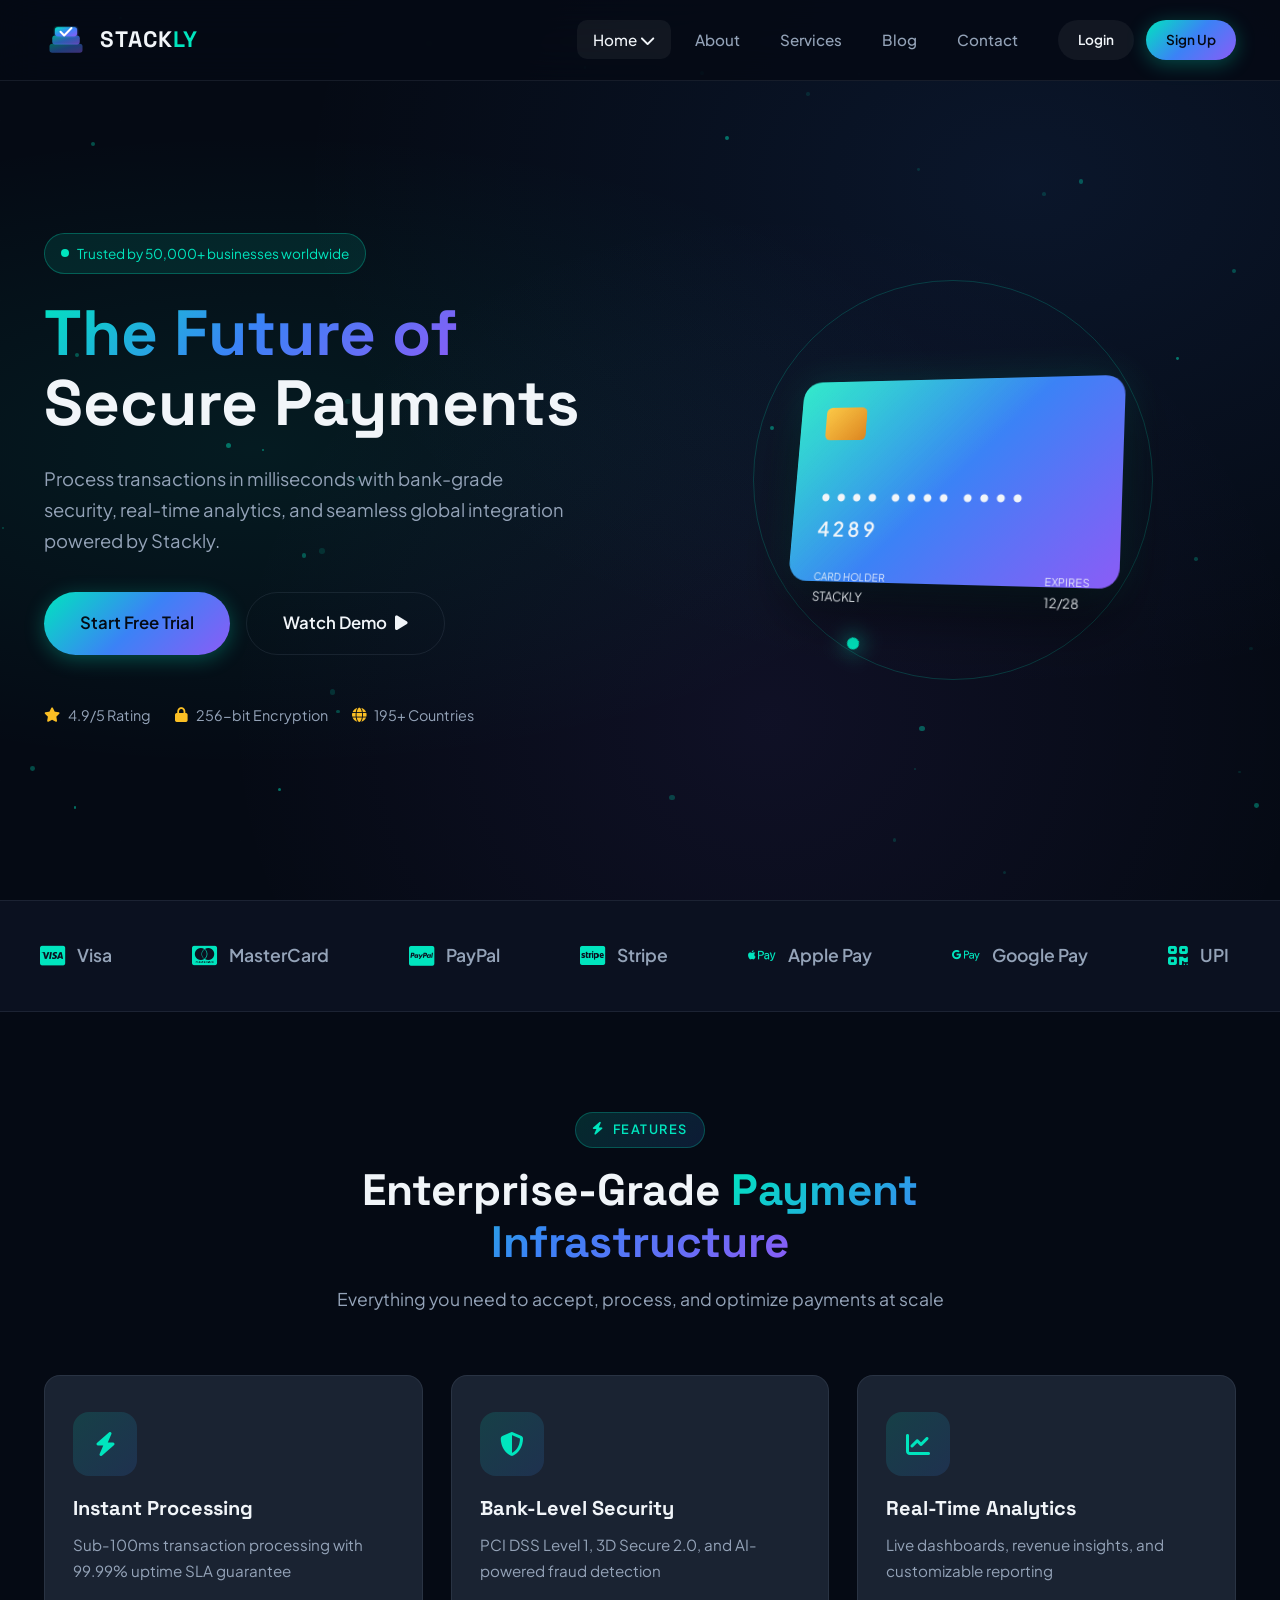
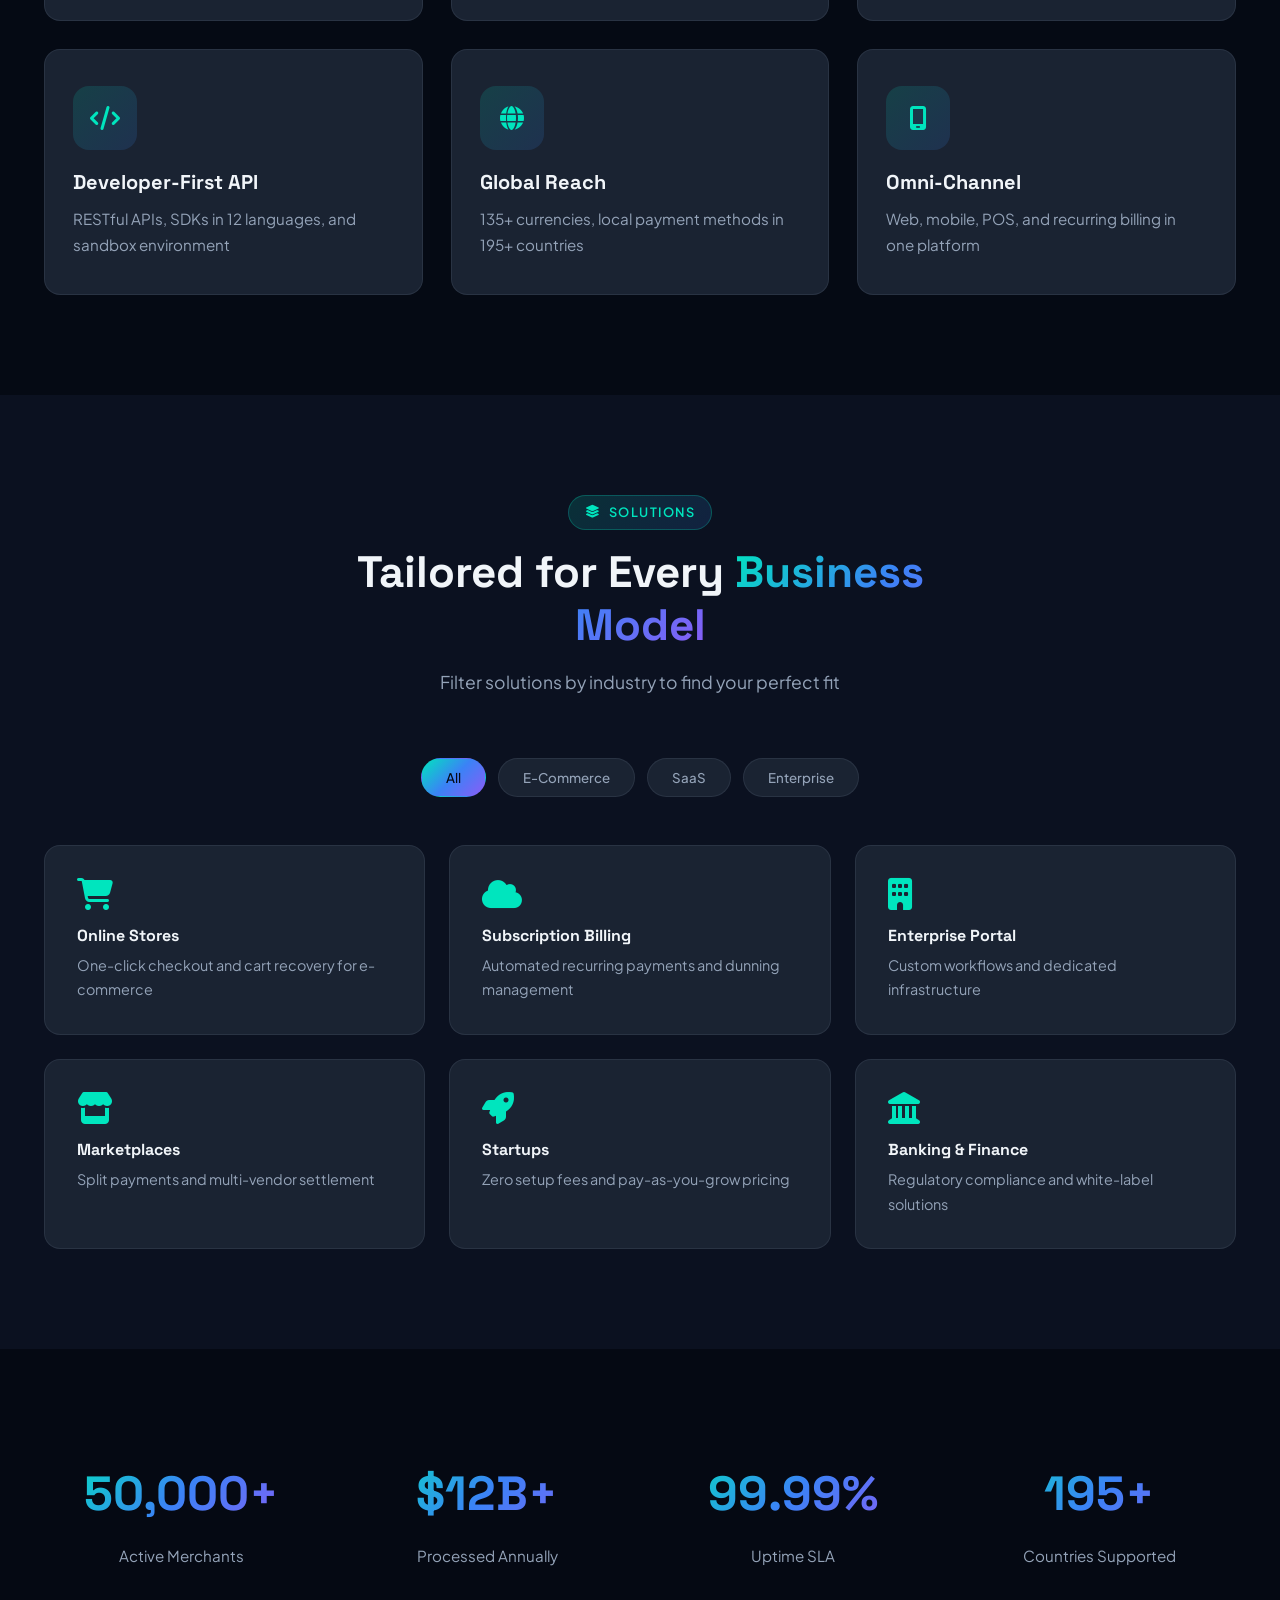
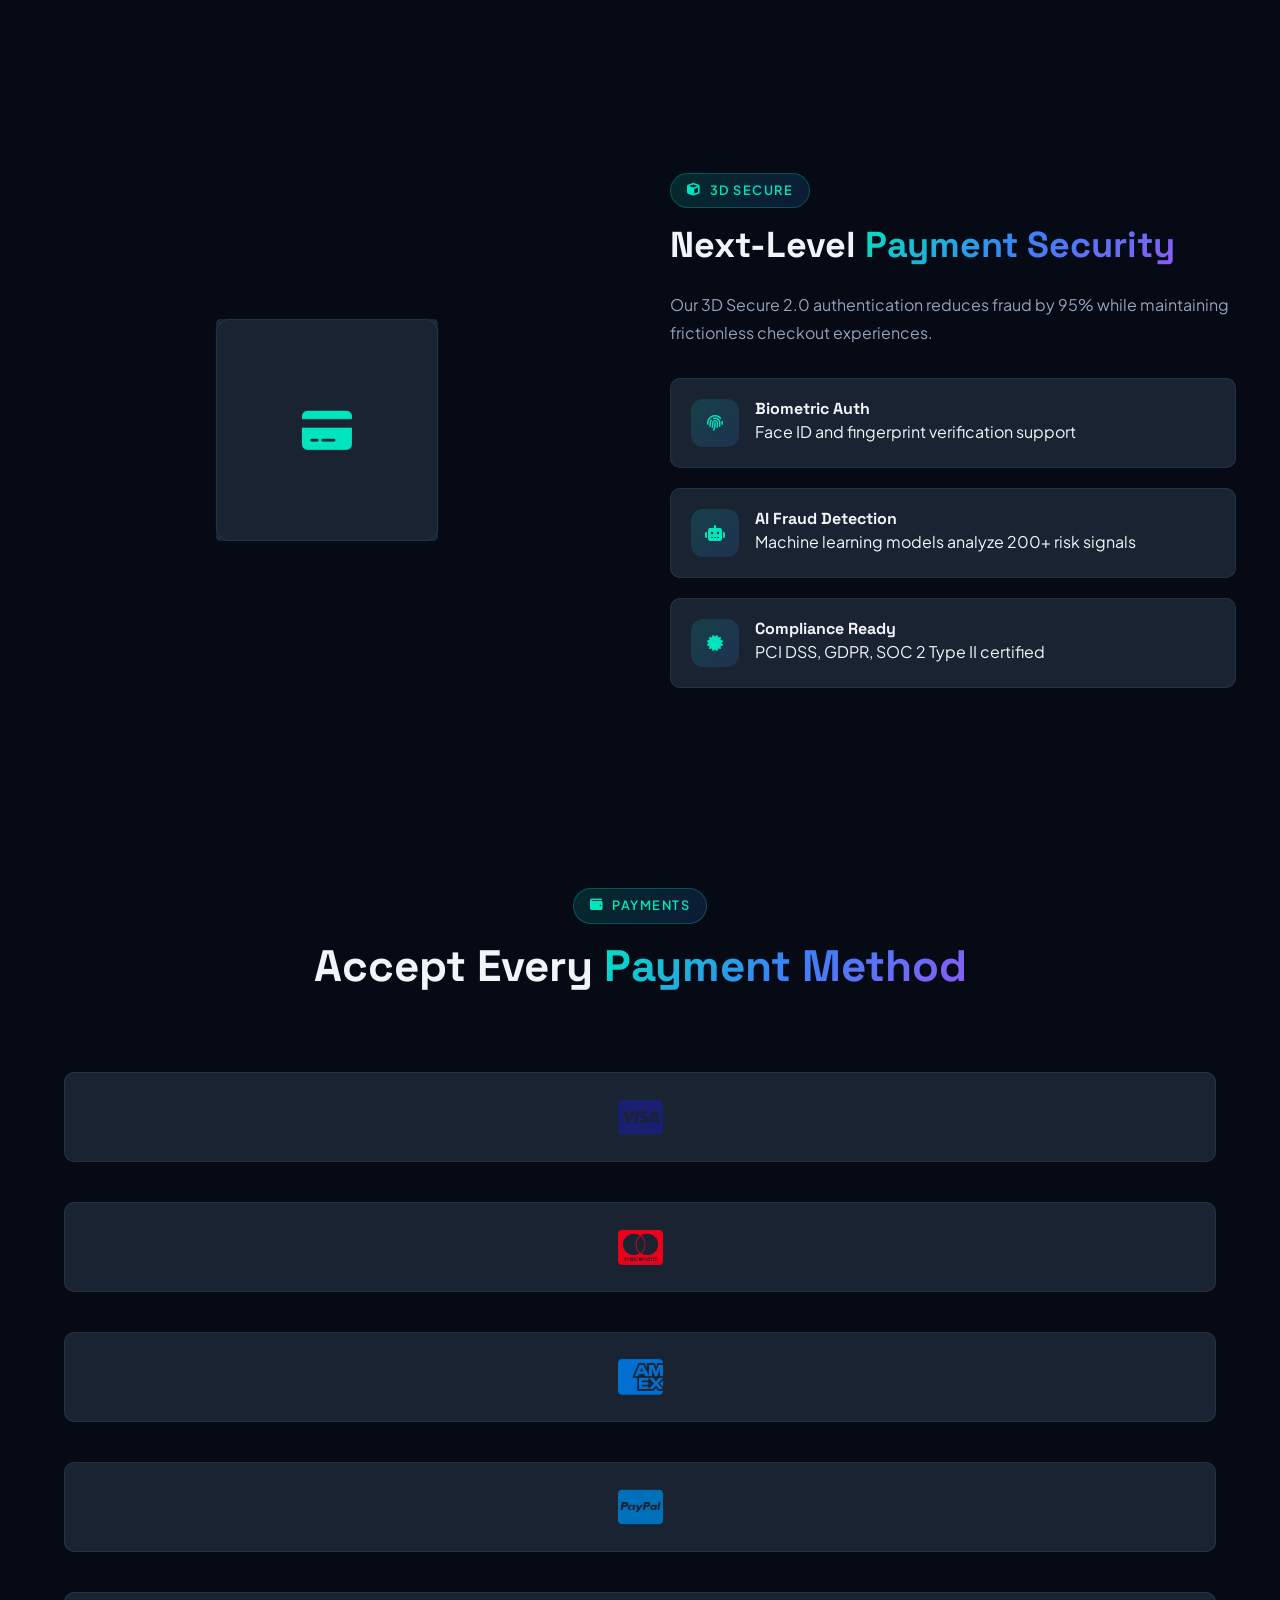
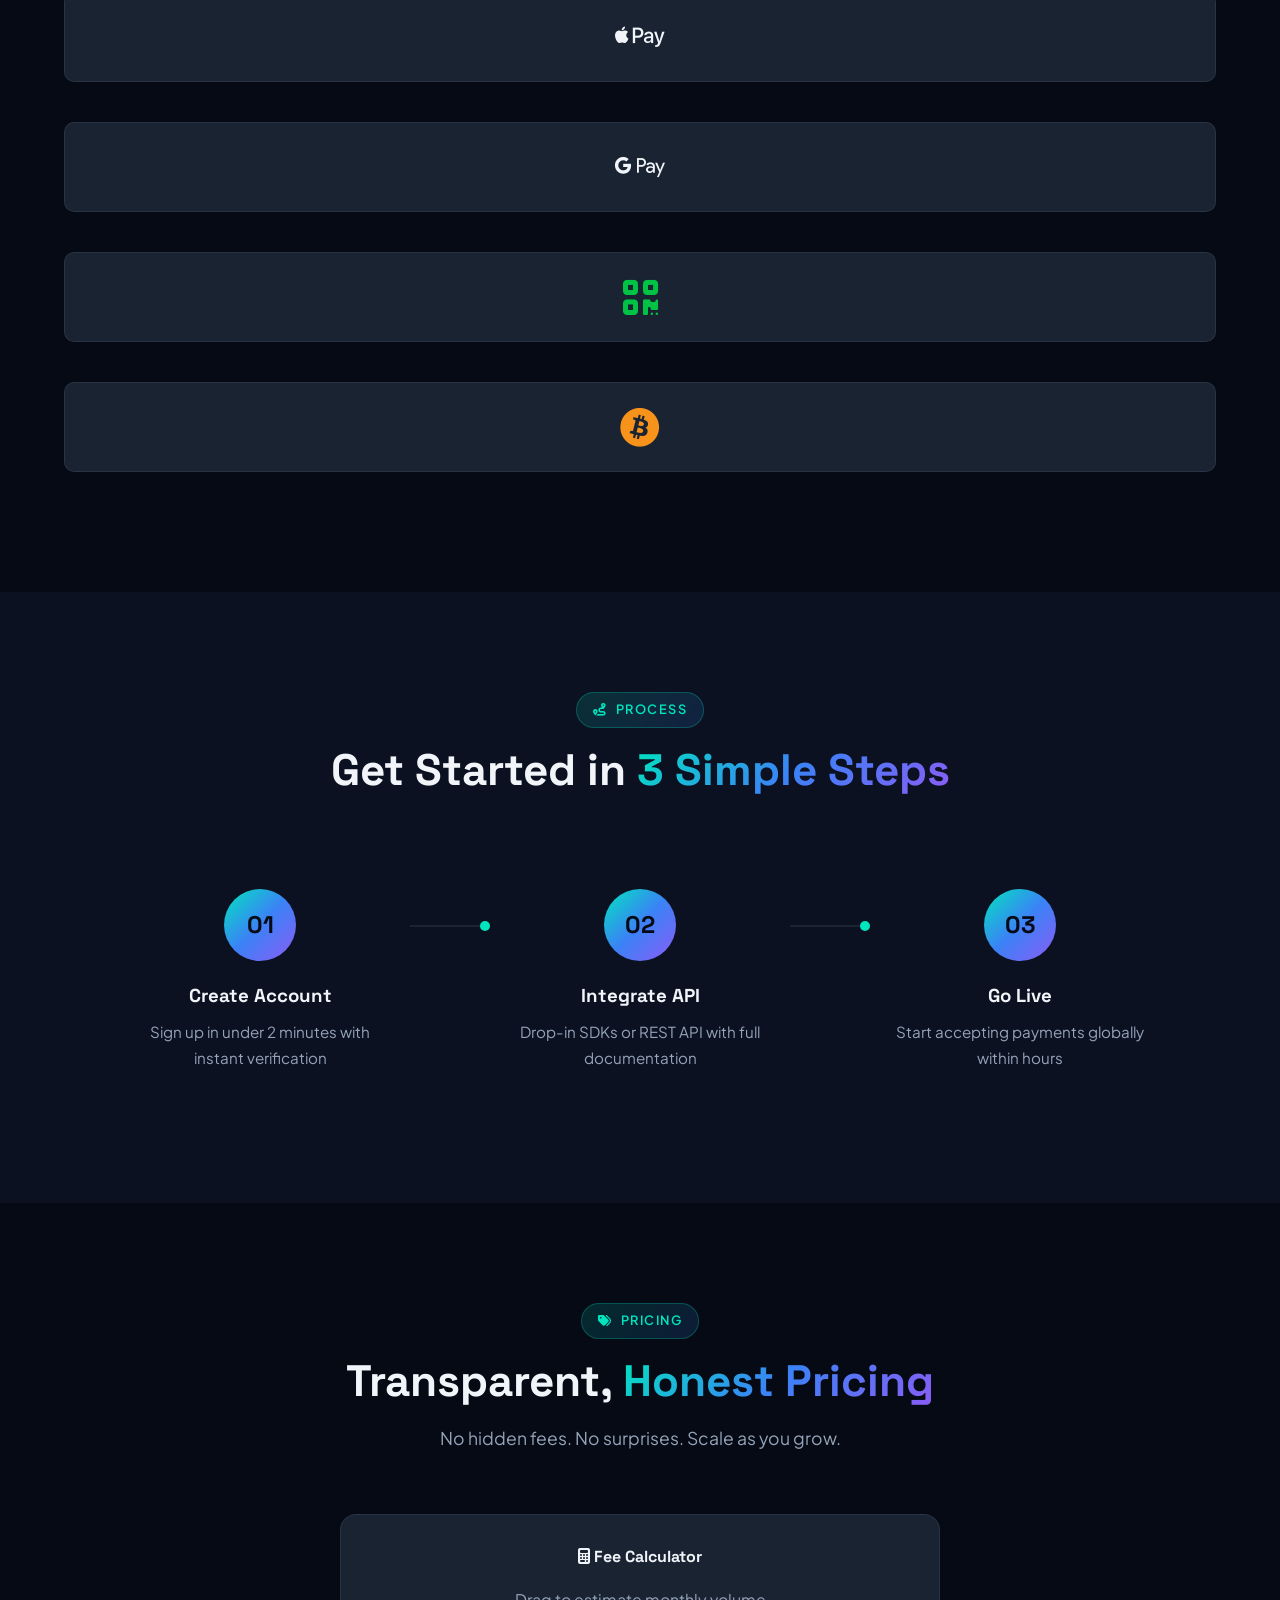
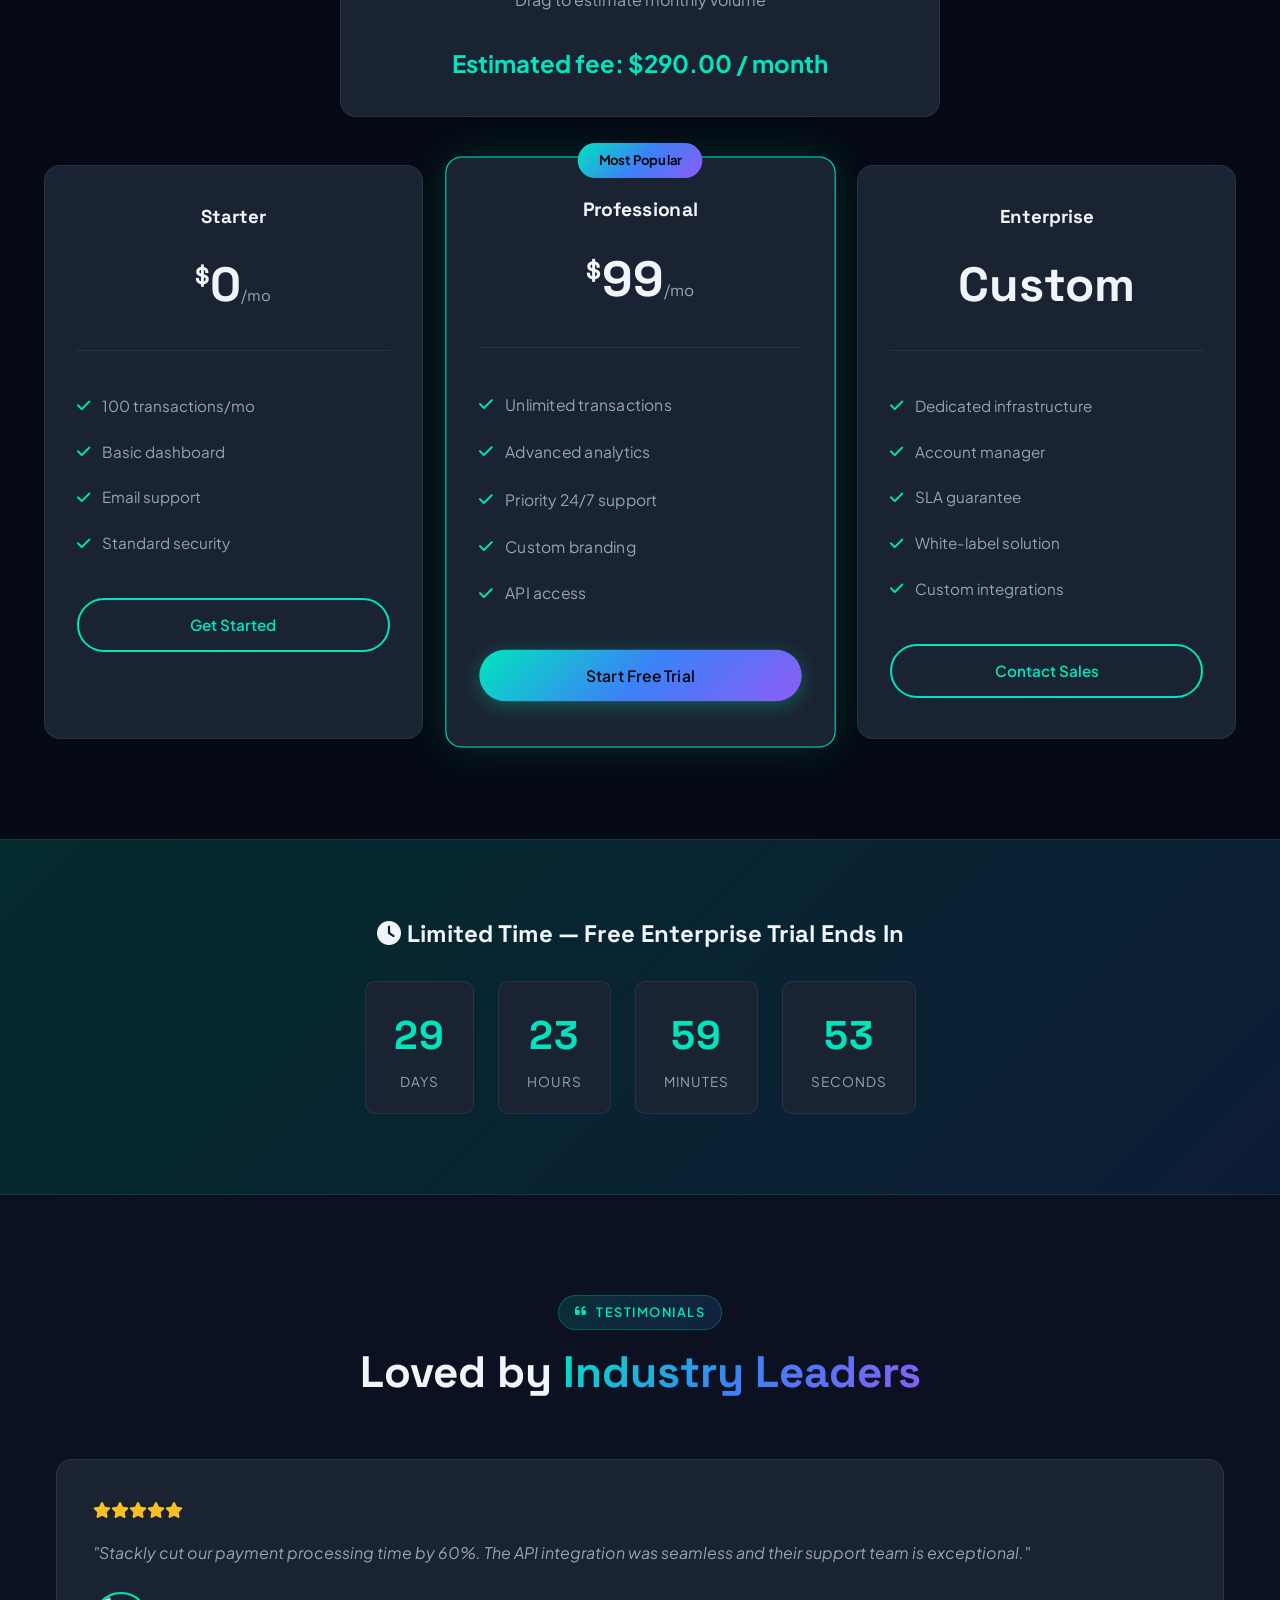
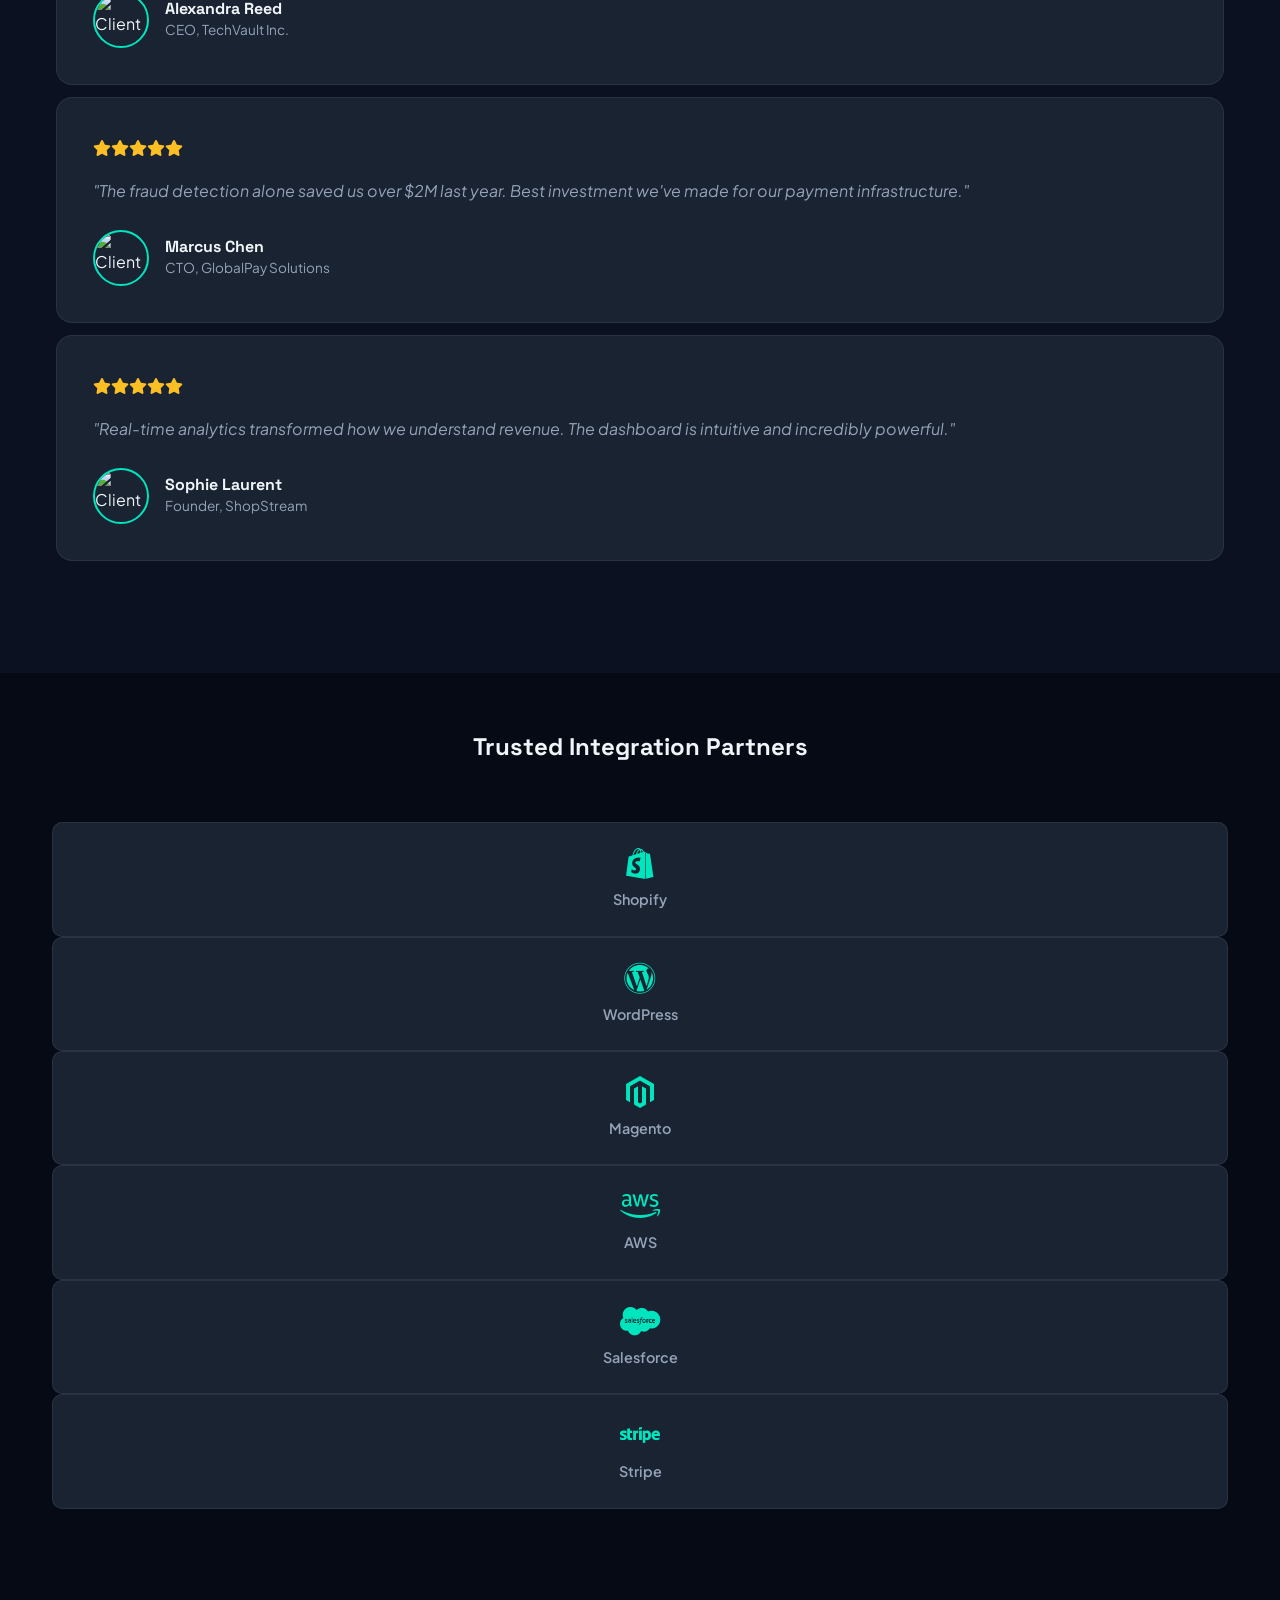
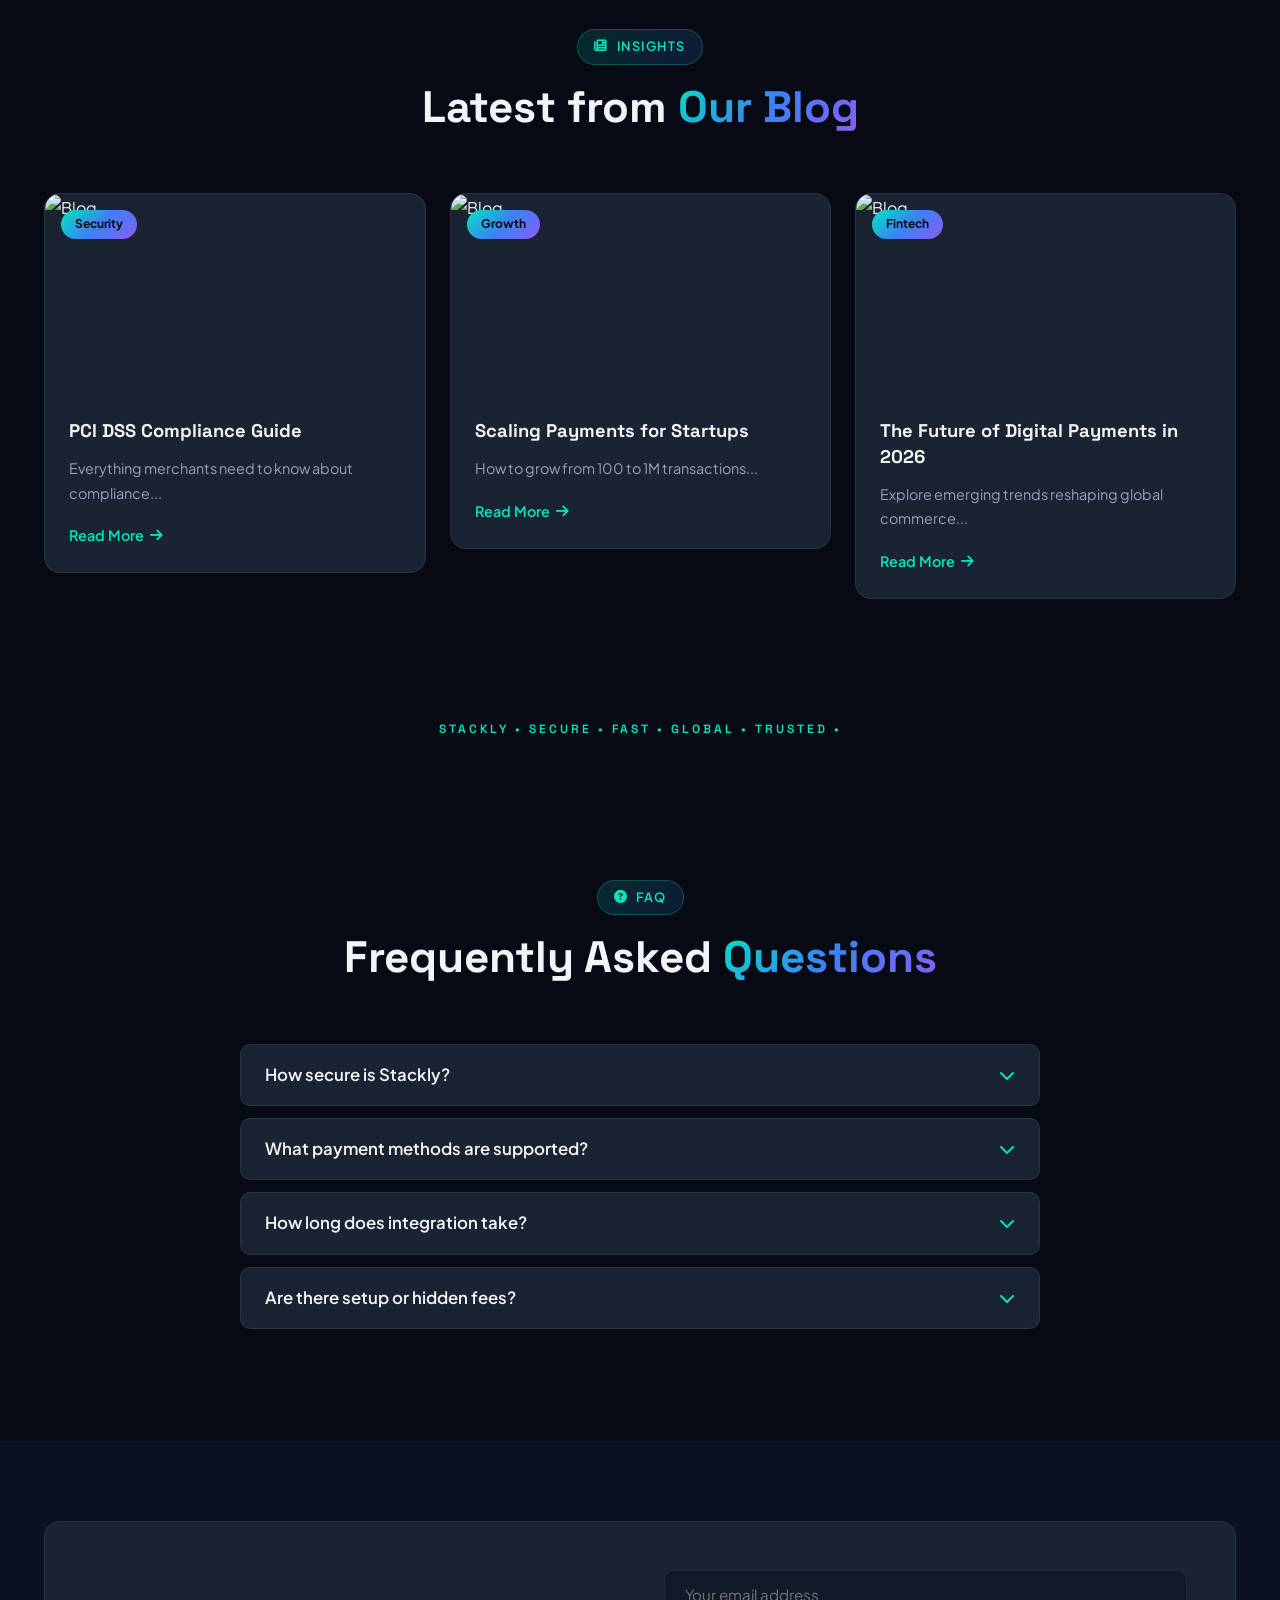
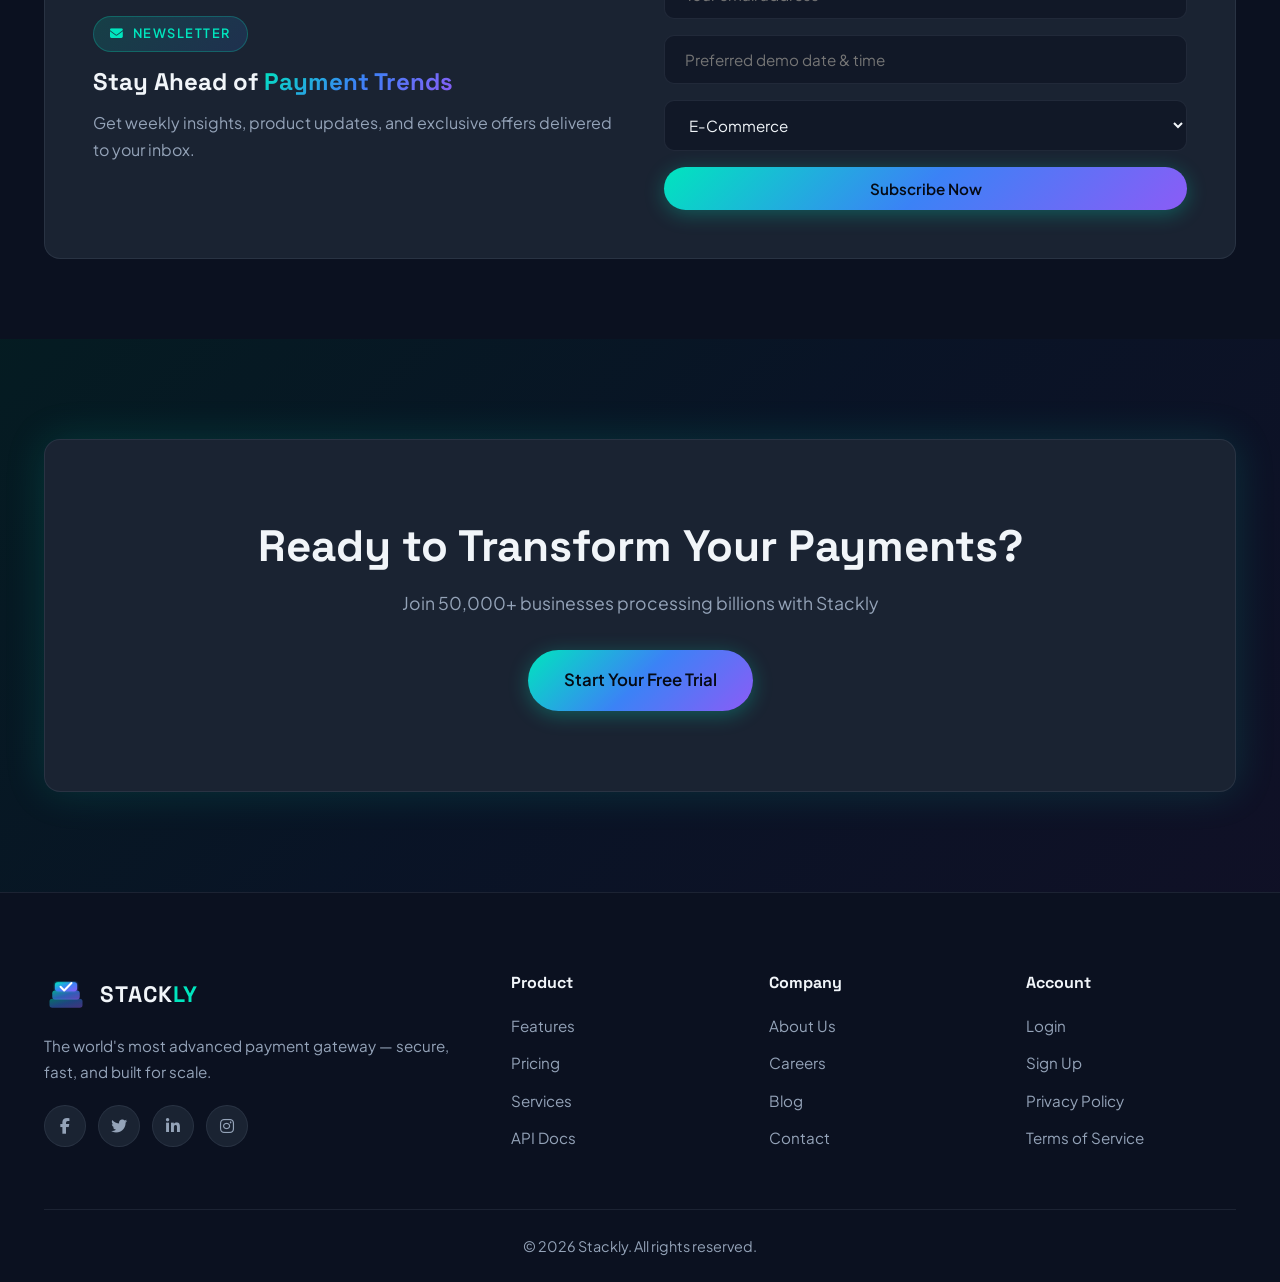
==== commit e935c75b: "small bugs after rework cleared" ====
--- a/index.html
+++ b/index.html
@@ -3,7 +3,7 @@
 <head>
     <meta charset="UTF-8">
     <meta name="viewport" content="width=device-width, initial-scale=1.0">
-    <title>Stackly</title>
+    <title>Stackly — Next-Gen Payment Gateway</title>
     <link rel="icon" href="images/logo.svg" type="image/svg+xml">
     <link rel="stylesheet" href="css/style.css">
     <link rel="stylesheet" href="https://cdnjs.cloudflare.com/ajax/libs/animate.css/4.1.1/animate.min.css">
@@ -20,7 +20,7 @@
     <link rel="stylesheet" href="https://cdn.jsdelivr.net/npm/nouislider@15.7.1/distribute/nouislider.min.css">
     <link rel="stylesheet" href="https://cdnjs.cloudflare.com/ajax/libs/font-awesome/6.5.1/css/all.min.css">
 </head>
-<body class="has-topbar">
+<body>
 
     <!-- Preloader -->
     <div class="preloader">
@@ -28,7 +28,8 @@
         <div class="preloader-bar"><span></span></div>
     </div>
 
-    
+    <!-- Top Bar -->
+  
 
     <!-- Navigation -->
     <nav class="navbar" id="navbar">
@@ -41,10 +42,10 @@
                 <div class="hamburger" id="hamburger"><span></span><span></span><span></span></div>
                 <ul class="nav-menu" id="navMenu">
                     <li class="nav-item dropdown active">
-                        <a href="#" class="nav-link">Home </i></a>
+                        <a href="#" class="nav-link">Home <i class="fas fa-chevron-down"></i></a>
                         <ul class="dropdown-menu">
-                            
-                            <li><a href="home2.html">Home Modern</a></li>
+                           
+                            <li><a href="home2.html">Home 2</a></li>
                         </ul>
                     </li>
                     <li class="nav-item"><a href="about.html" class="nav-link">About</a></li>
@@ -80,7 +81,7 @@
                     </p>
                     <div class="hero-buttons">
                         <a href="signup.html" class="btn btn-primary btn-lg">Start Free Trial</a>
-                        <a href="https://www.youtube.com/watch?v=dQw4w9WgXcQ" class="btn btn-secondary btn-lg popup-video">Watch Demo <i class="fas fa-play"></i></a>
+                        <a href="404.html" class="btn btn-secondary btn-lg popup-video">Watch Demo <i class="fas fa-play"></i></a>
                     </div>
                     <div class="hero-trust" data-aos="fade-up" data-aos-delay="400">
                         <div class="hero-trust-item"><i class="fas fa-star"></i> 4.9/5 Rating</div>
@@ -273,6 +274,7 @@
         </div>
     </section>
 
+    <!-- Demo Video -->
    
 
     <!-- Pricing -->
--- a/css/style.css
+++ b/css/style.css
@@ -1079,6 +1079,19 @@
 .slick-dots li button:before { color: var(--primary) !important; }
 .slick-prev:before, .slick-next:before { color: var(--primary) !important; }
 .owl-theme .owl-dots .owl-dot.active span { background: var(--primary) !important; }
+
+/* Remove carousel navigation controls (arrows, dots, numbers) sitewide
+    to prevent overlapping the hero Start button on all screen sizes */
+.slick-arrow, .slick-prev, .slick-next, .slick-dots,
+.owl-nav, .owl-dots, .owl-prev, .owl-next, .owl-controls,
+.tns-controls, .tns-nav, .tiny-slider .controls { display: none !important; }
+
+/* Also hide any autoplay/pause/stop buttons that slider libraries may insert */
+button[aria-label*="Stop"], button[title*="Stop"],
+button[aria-label*="Pause"], button[title*="Pause"],
+button[data-action*="stop"], button[data-action*="pause"],
+.tns-play, .tns-pause, .tns-stop, .tns-autoplay-button,
+.tns-autoplay, .tns-controls button { display: none !important; }
 
 /* noUiSlider */
 .noUi-connect { background: var(--gradient) !important; }
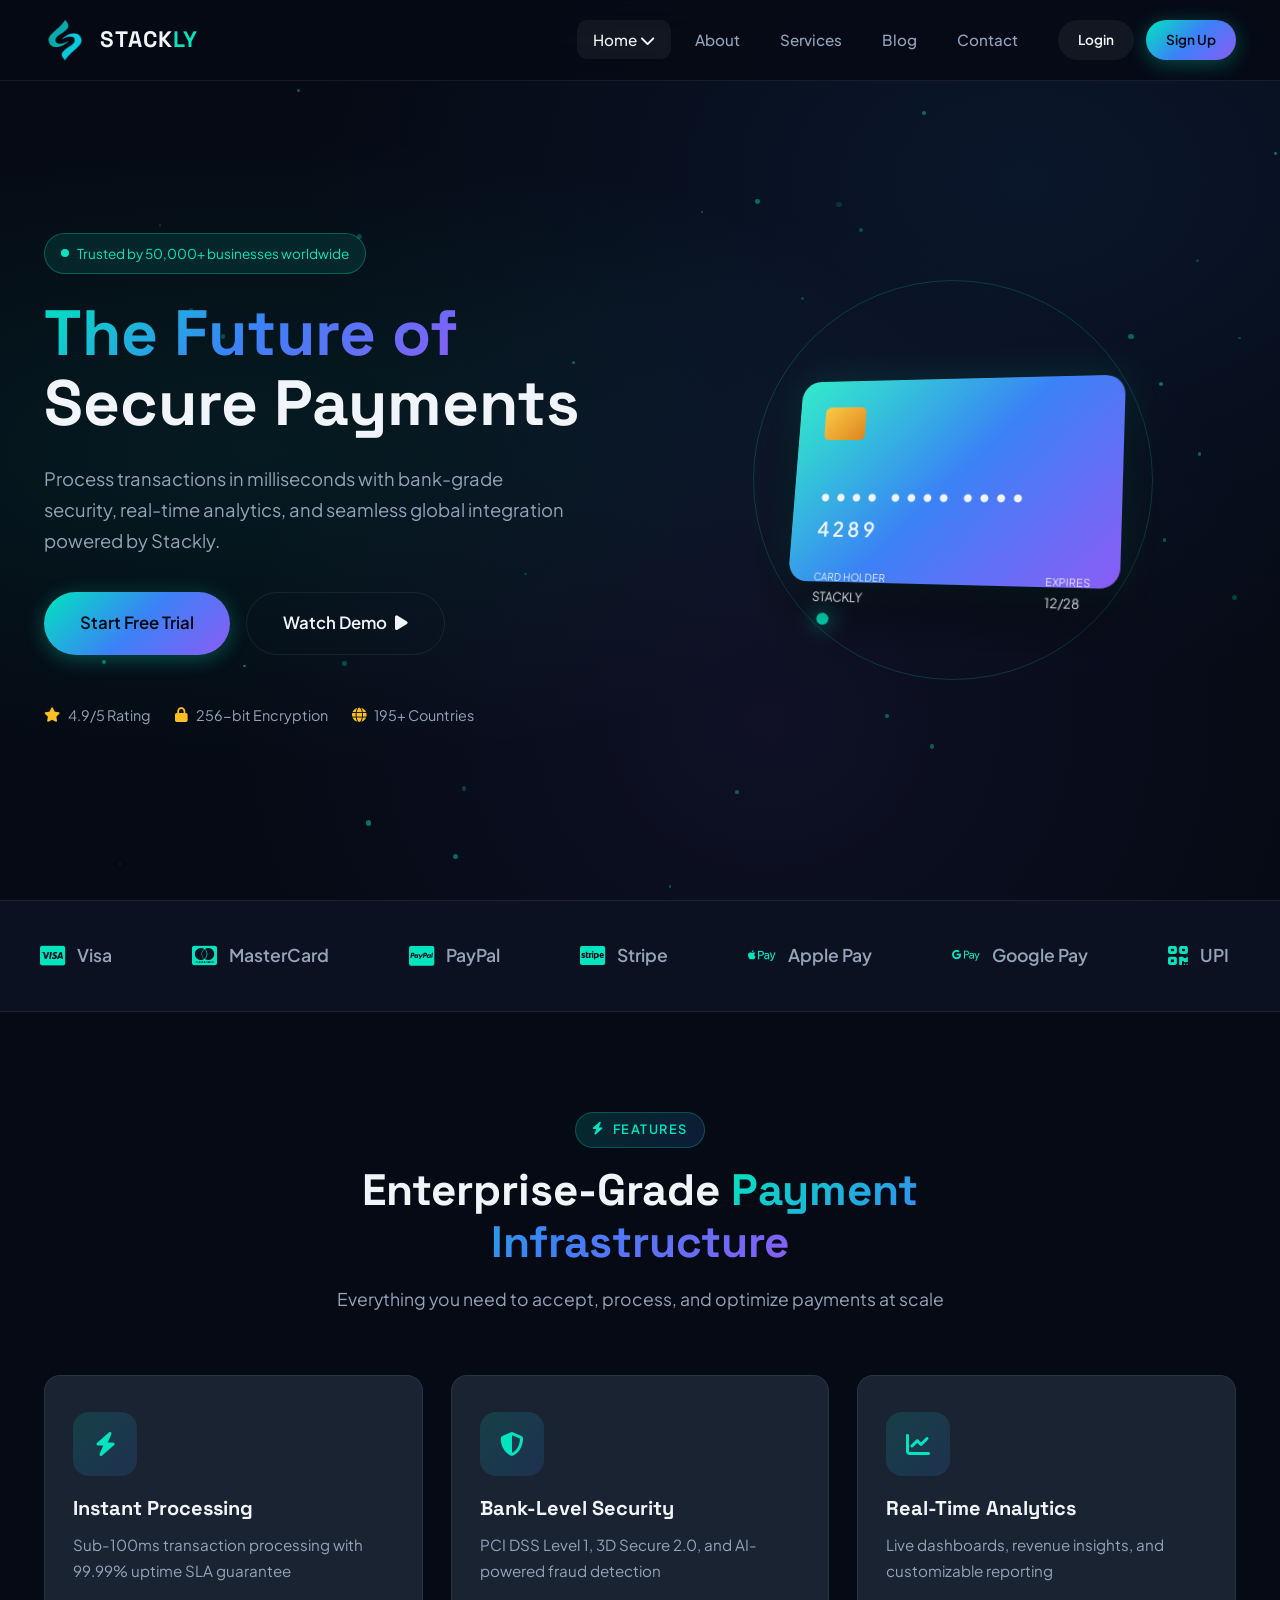
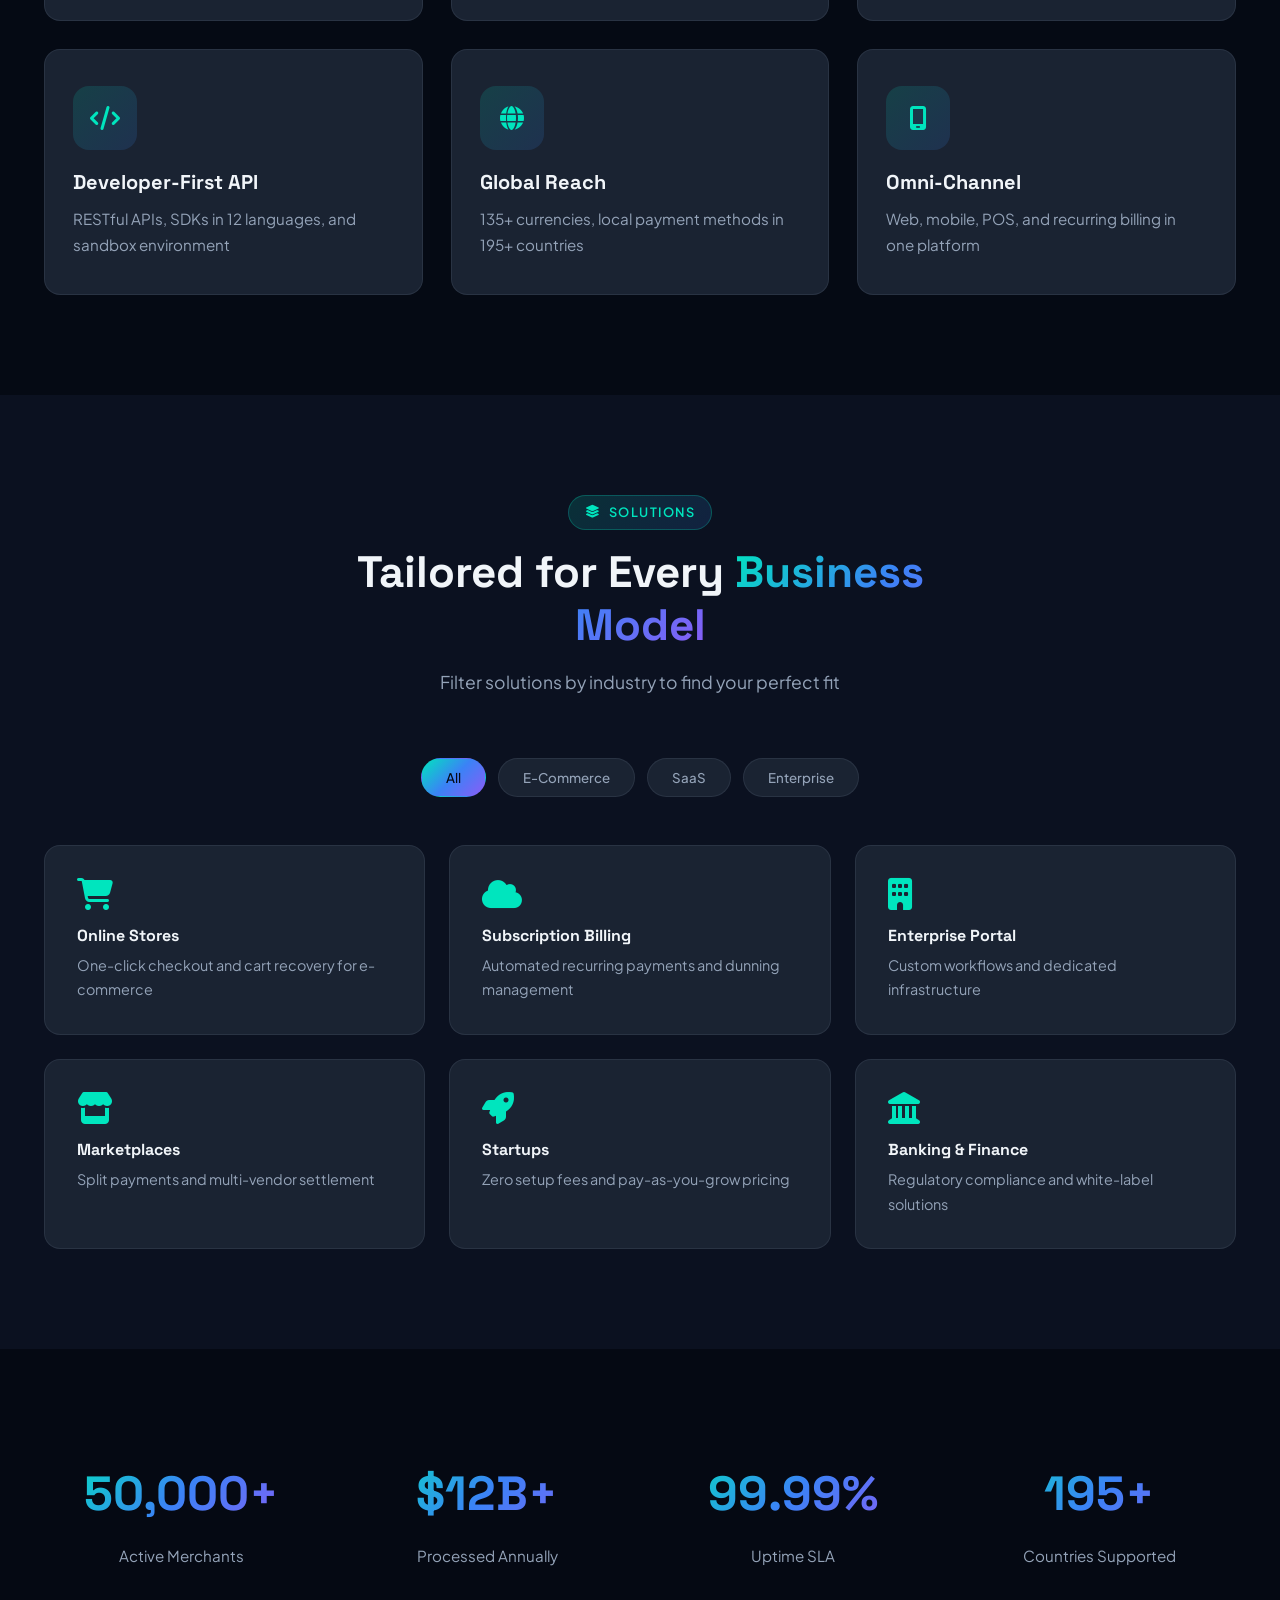
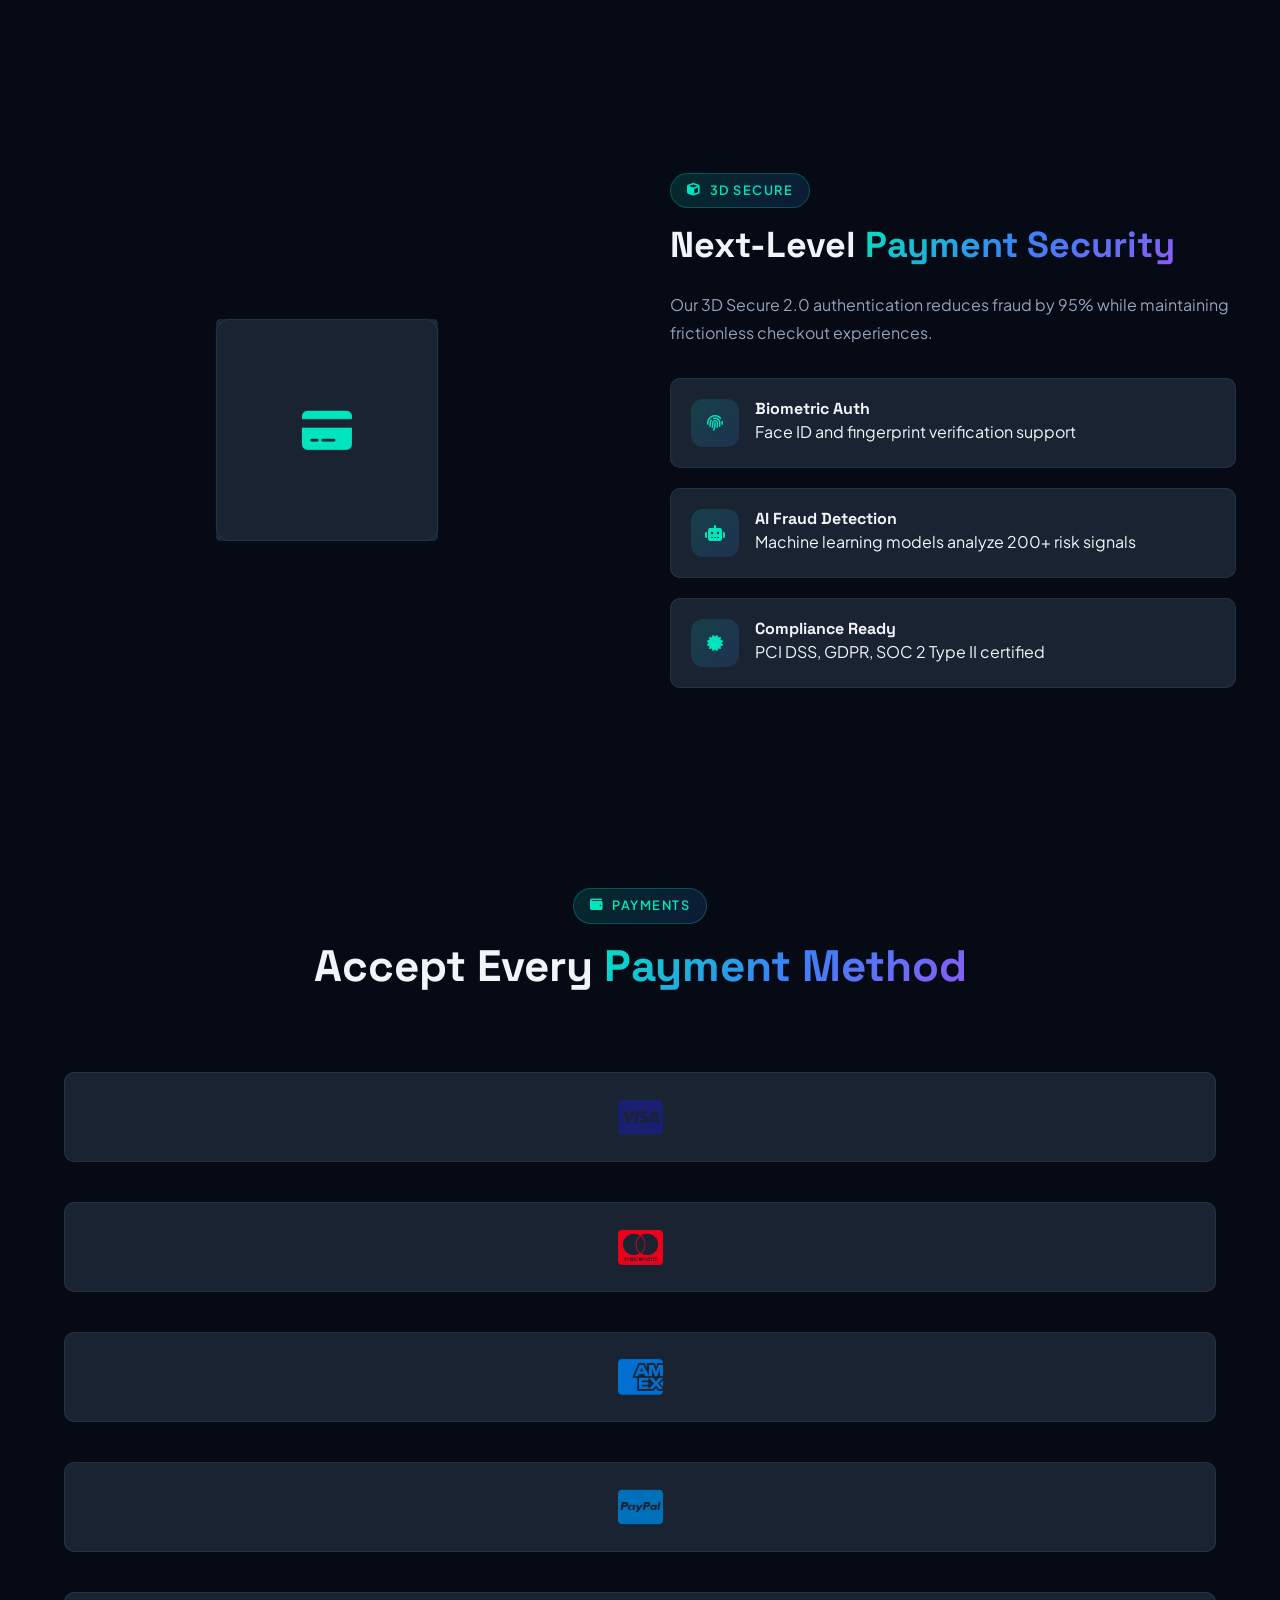
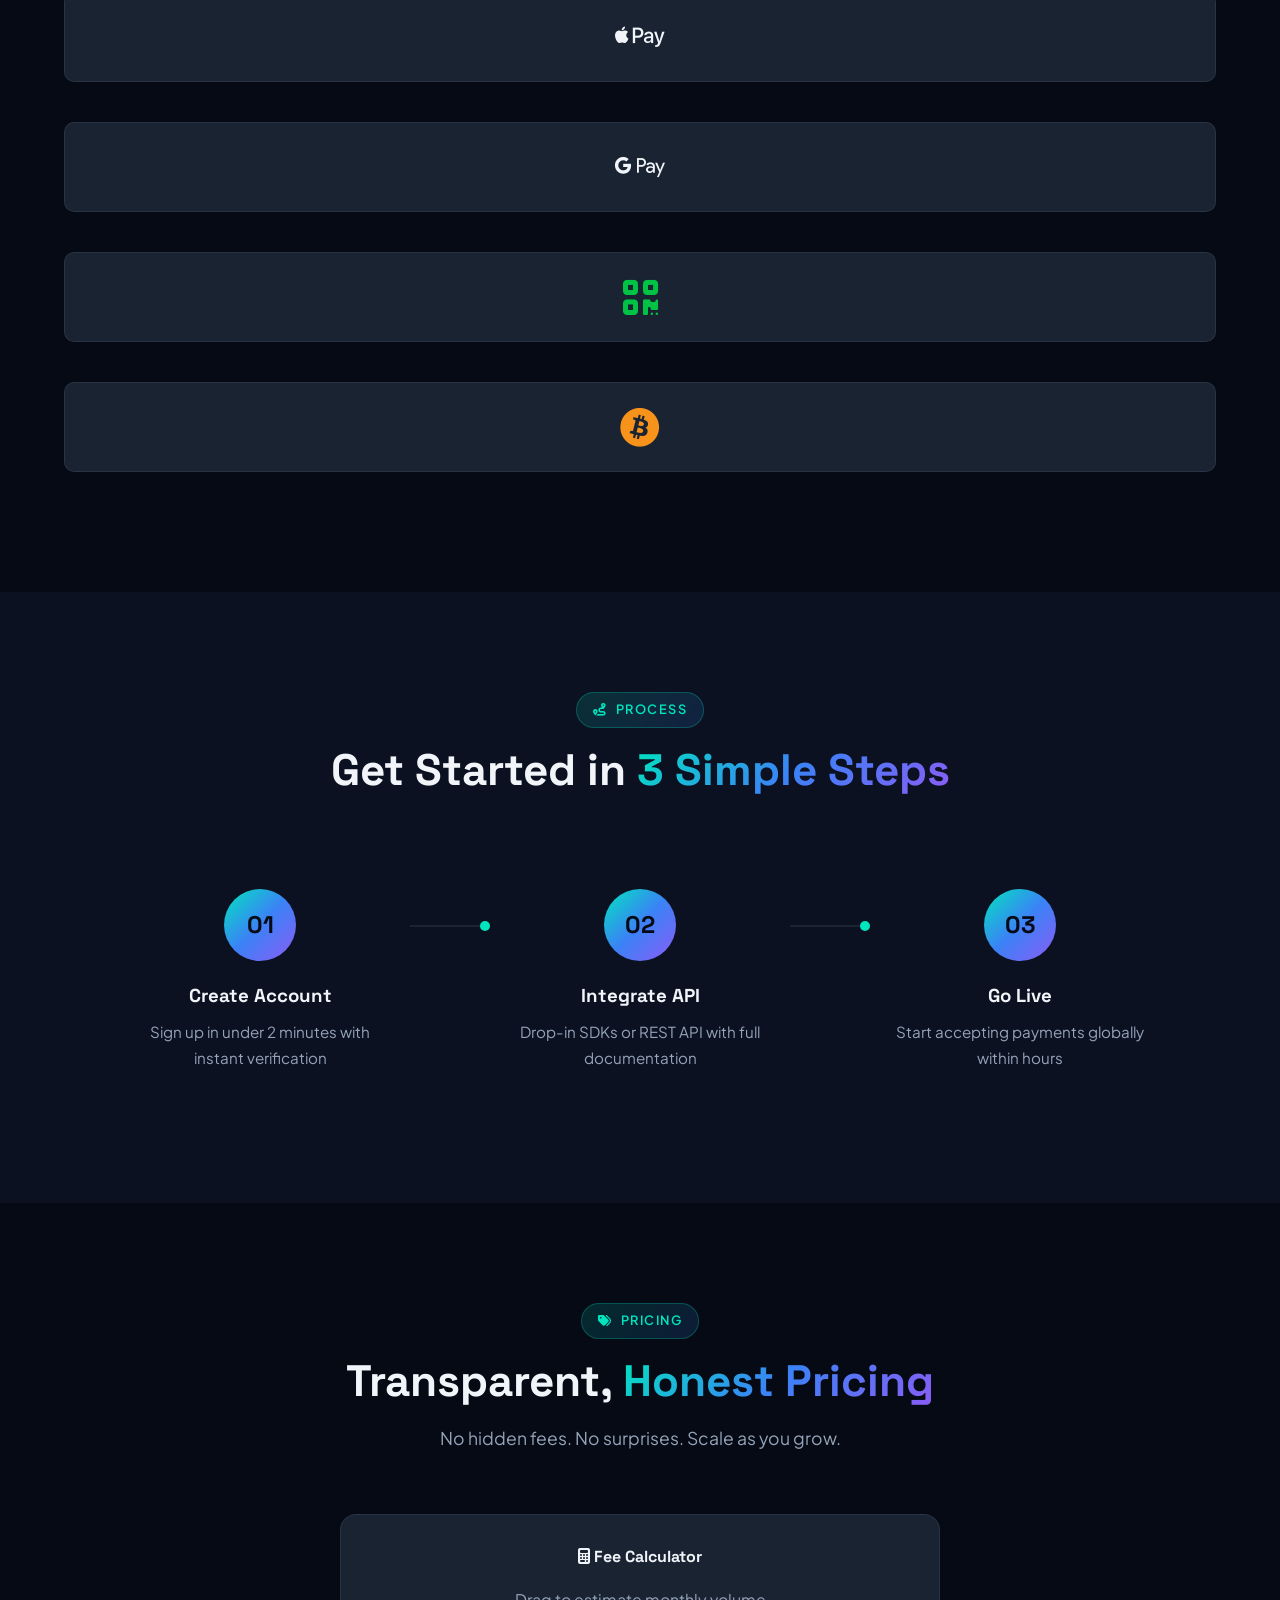
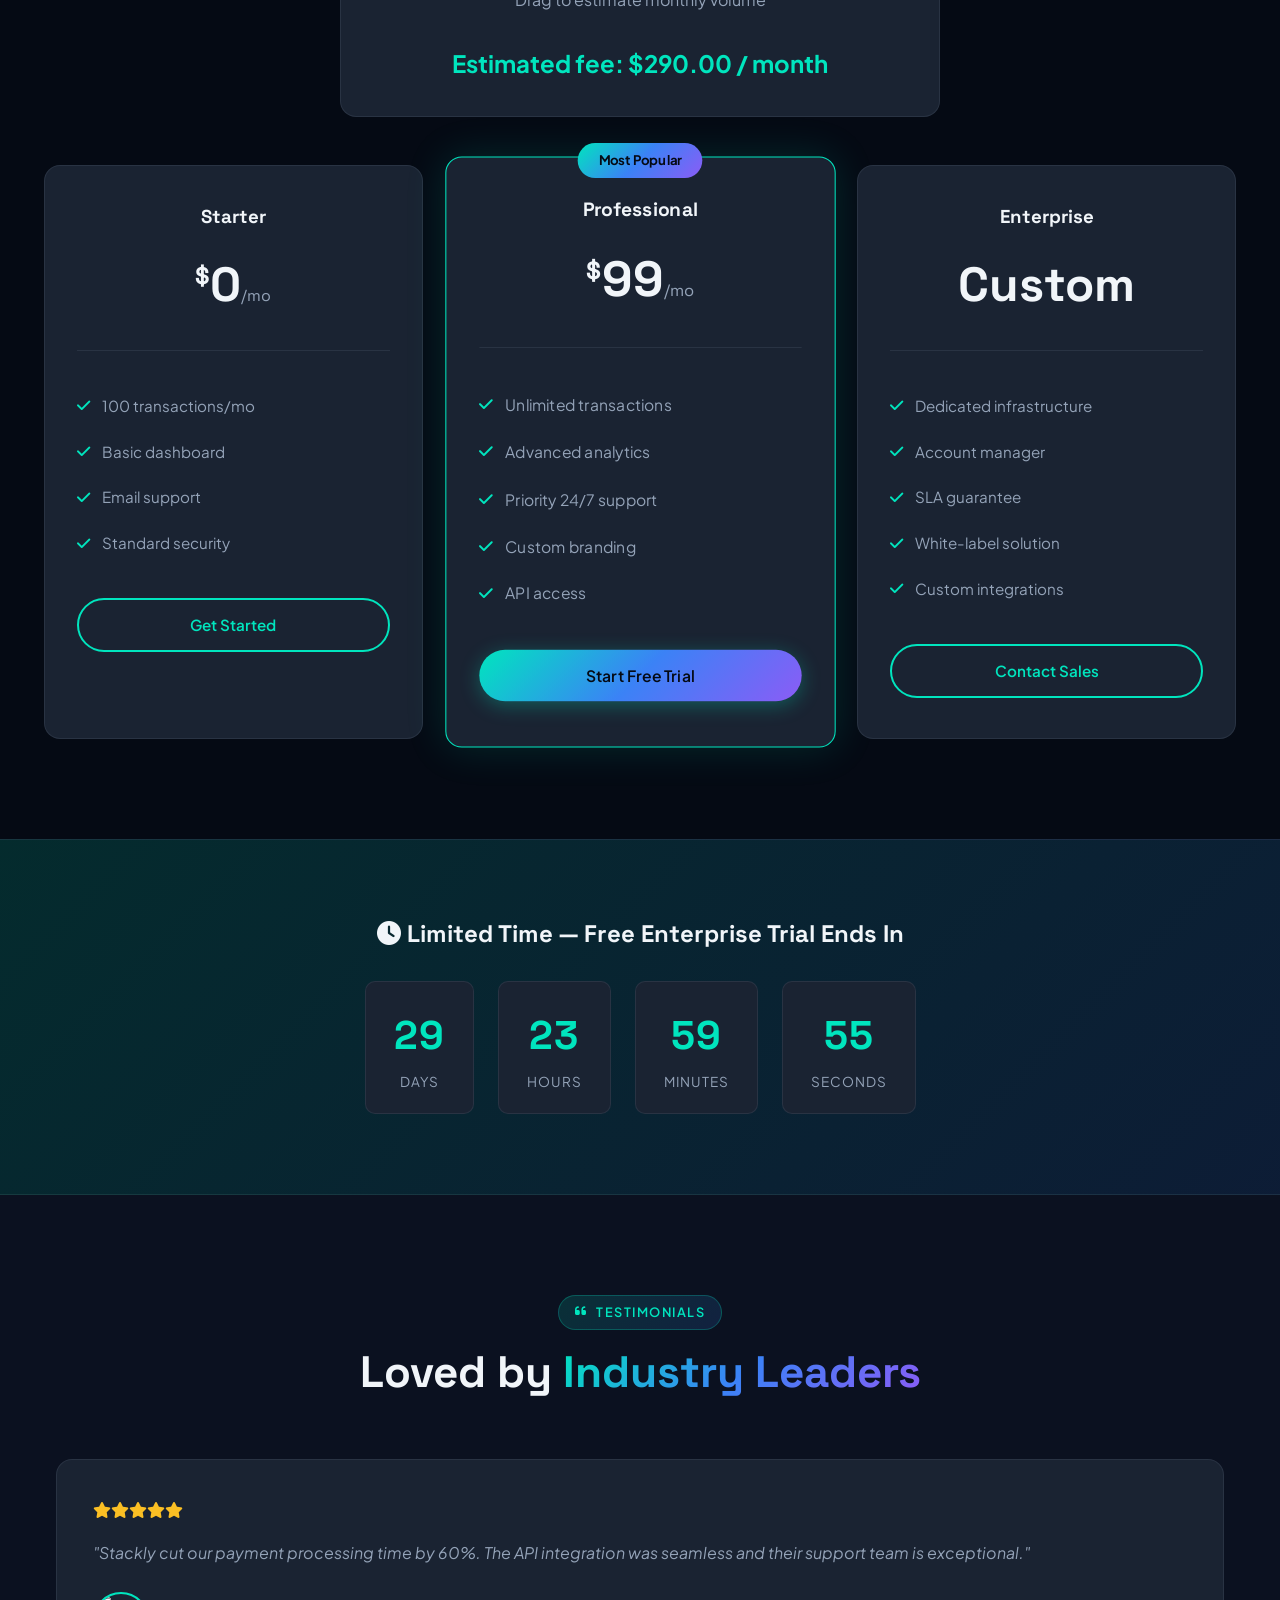
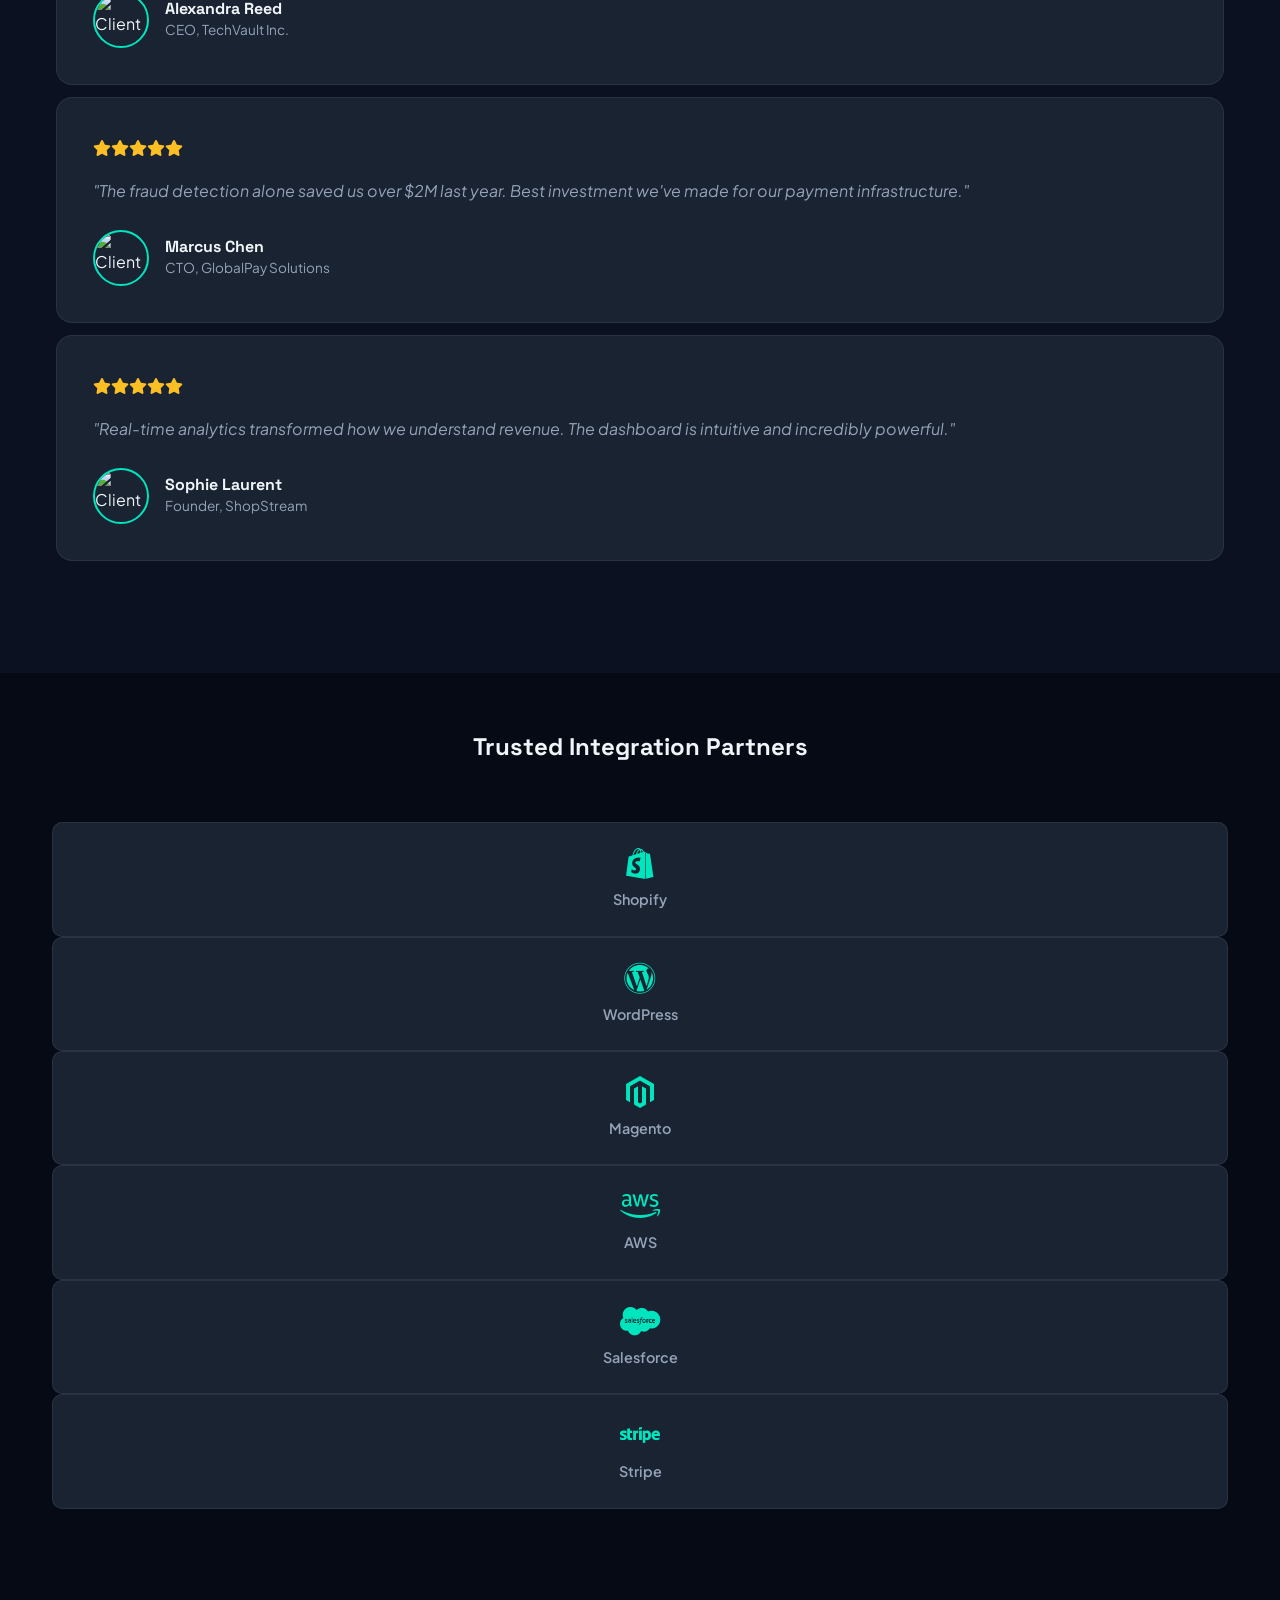
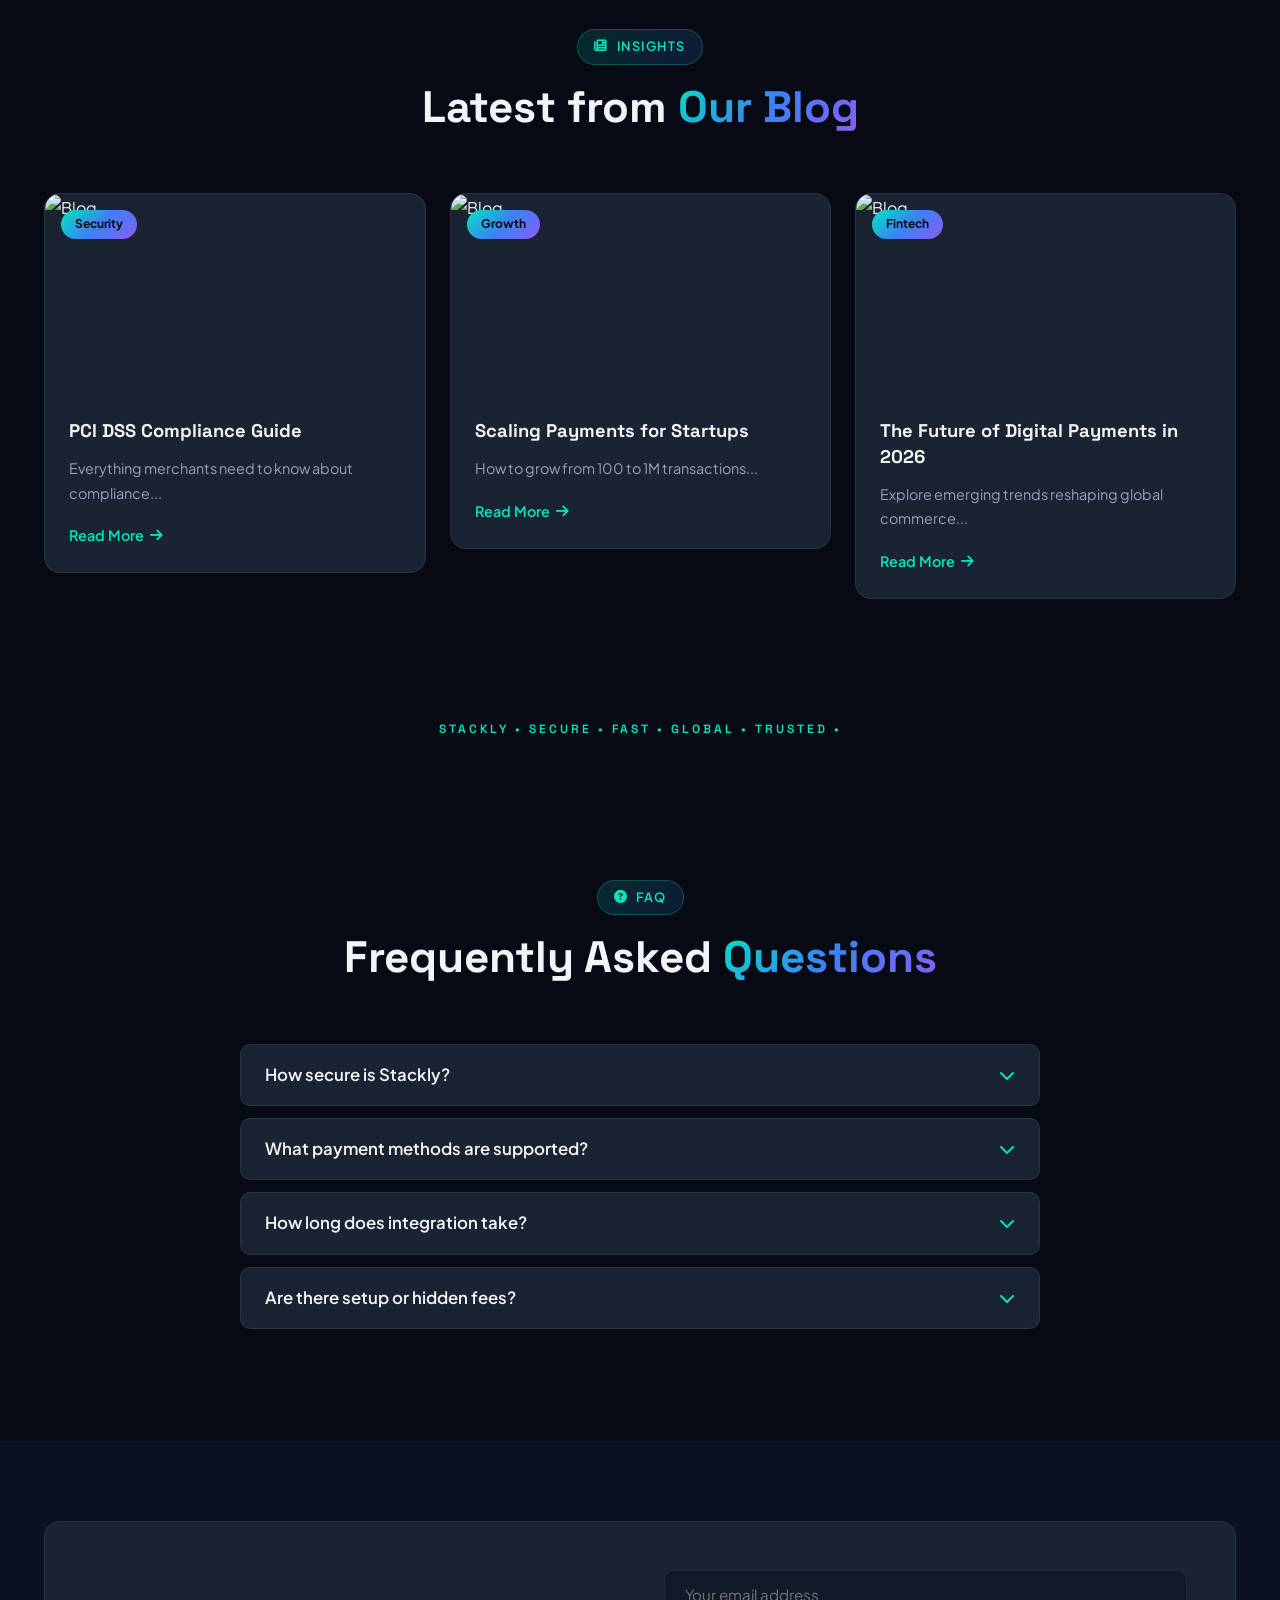
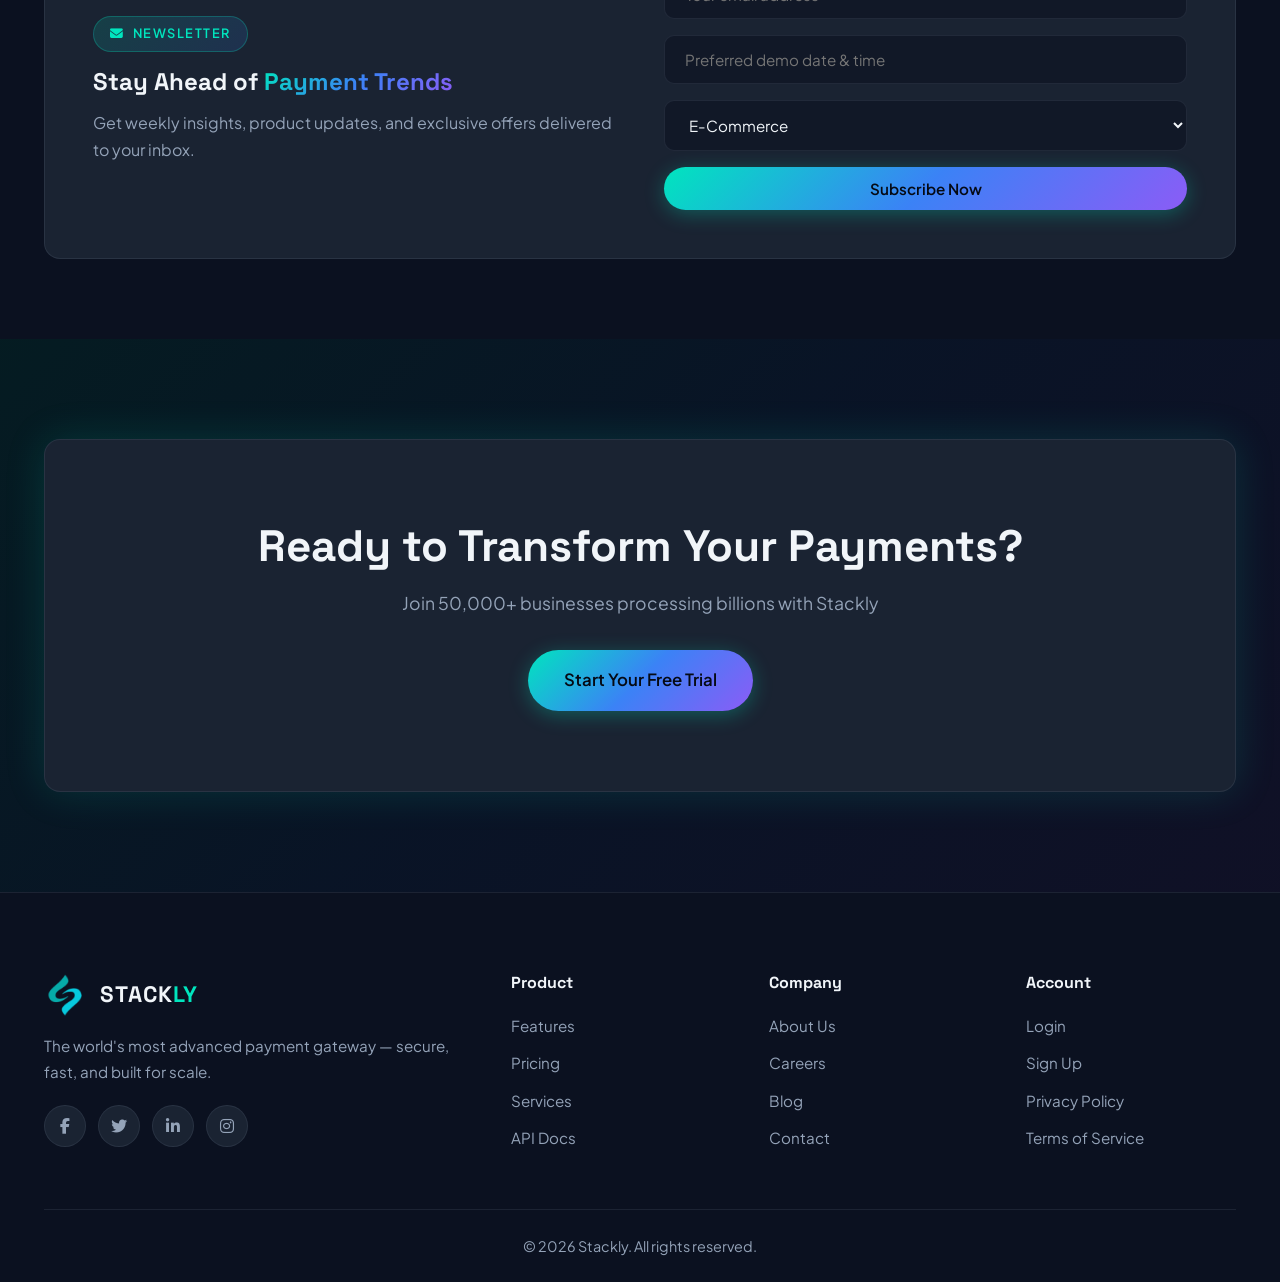
==== commit 13c7addd: "bug cleared" ====
--- a/index.html
+++ b/index.html
@@ -4,7 +4,7 @@
     <meta charset="UTF-8">
     <meta name="viewport" content="width=device-width, initial-scale=1.0">
     <title>Stackly — Next-Gen Payment Gateway</title>
-    <link rel="icon" href="images/logo.svg" type="image/svg+xml">
+    <link rel="icon" href="images/logo.webp" type="image/webp">
     <link rel="stylesheet" href="css/style.css">
     <link rel="stylesheet" href="https://cdnjs.cloudflare.com/ajax/libs/animate.css/4.1.1/animate.min.css">
     <link rel="stylesheet" href="https://cdnjs.cloudflare.com/ajax/libs/aos/2.3.4/aos.css">
@@ -24,7 +24,7 @@
 
     <!-- Preloader -->
     <div class="preloader">
-        <img src="images/logo.svg" alt="Stackly" class="preloader-logo">
+        <img src="images/logo.webp" alt="Stackly" class="preloader-logo">
         <div class="preloader-bar"><span></span></div>
     </div>
 
@@ -36,7 +36,7 @@
         <div class="container">
             <div class="nav-wrapper">
                 <a href="index.html" class="logo" data-aos="fade-right">
-                    <img src="images/logo.svg" alt="Stackly" class="logo-img" width="44" height="44">
+                    <img src="images/logo.webp" alt="Stackly" class="logo-img" width="44" height="44">
                     <span class="logo-text">STACK<span>LY</span></span>
                 </a>
                 <div class="hamburger" id="hamburger"><span></span><span></span><span></span></div>
@@ -465,7 +465,7 @@
             <div class="footer-content">
                 <div class="footer-col" data-aos="fade-up">
                     <a href="index.html" class="logo" style="margin-bottom:16px">
-                        <img src="images/logo.svg" alt="Stackly" class="logo-img" width="40" height="40">
+                        <img src="images/logo.webp" alt="Stackly" class="logo-img" width="40" height="40">
                         <span class="logo-text">STACK<span>LY</span></span>
                     </a>
                     <p>The world's most advanced payment gateway — secure, fast, and built for scale.</p>
--- a/css/style.css
+++ b/css/style.css
@@ -129,7 +129,13 @@
     font-family: 'Space Grotesk', sans-serif;
     font-size: 1.4rem; font-weight: 700;
 }
-.logo-img { width: 44px; height: 44px; }
+.logo-img,
+.preloader-logo,
+.auth-visual img,
+.auth-visual-content img {
+    width: 44px; height: 44px;
+    filter: invert(62%) sepia(79%) saturate(650%) hue-rotate(140deg) brightness(98%) contrast(95%);
+}
 .logo-text { letter-spacing: 1px; }
 .logo-text span { color: var(--primary); }
 .nav-menu {
